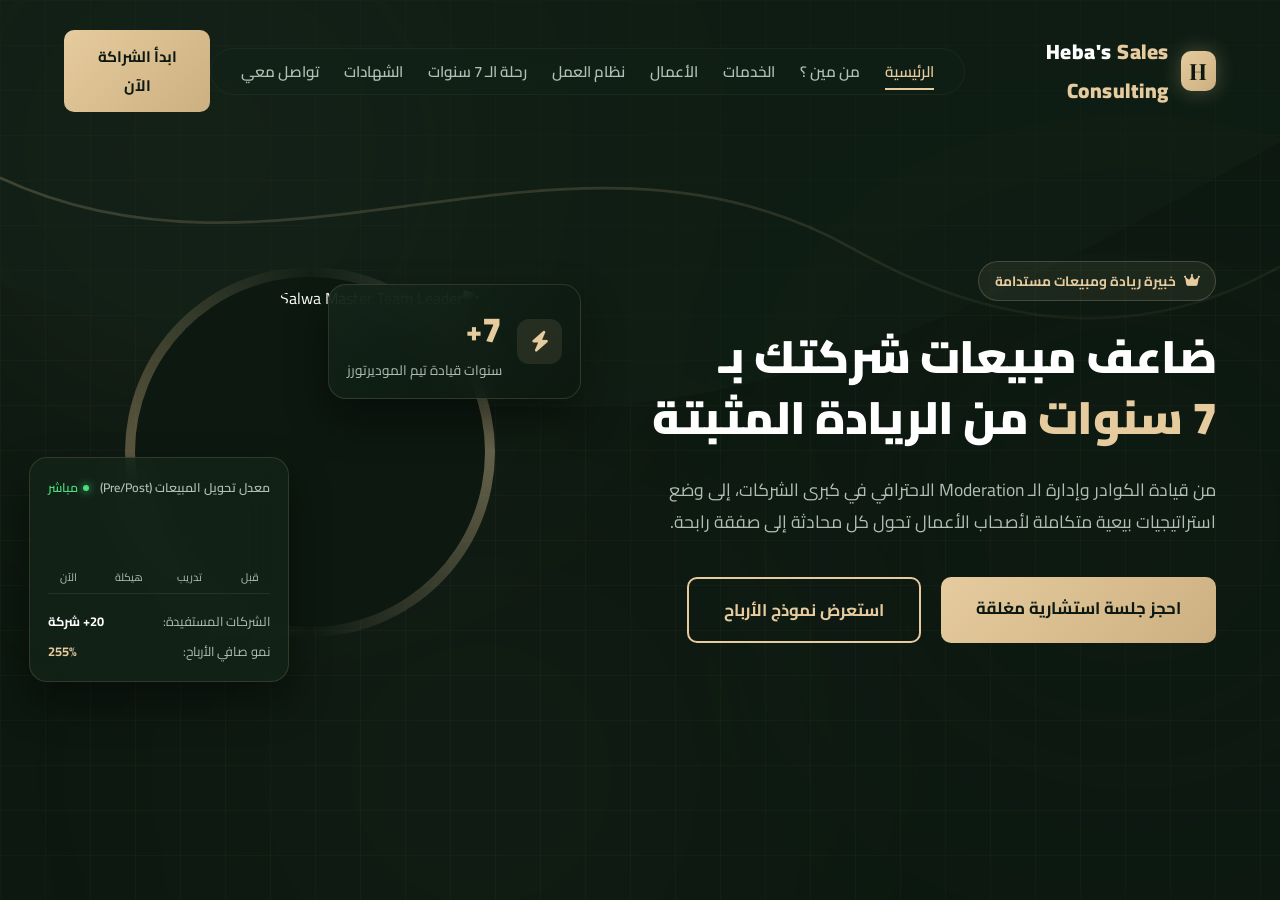
==== index.html @ 39811990 "L1" ====
<!DOCTYPE html>
<html lang="ar" dir="rtl">
<head>
    <meta charset="UTF-8">
    <meta name="viewport" content="width=device-width, initial-scale=1.0">
    <title>Heba | Sales Consulting & Moderation Expert</title>
    <link rel="preconnect" href="https://fonts.googleapis.com">
    <link rel="preconnect" href="https://fonts.gstatic.com" crossorigin>
    <link href="https://fonts.googleapis.com/css2?family=Cairo:wght@300;400;600;700;900&family=Playfair+Display:ital,wght@0,600;1,400&display=swap" rel="stylesheet">
    <link rel="stylesheet" href="https://cdnjs.cloudflare.com/ajax/libs/font-awesome/6.4.0/css/all.min.css">
    <style>
    * {
    margin: 0;
    padding: 0;
    box-sizing: border-box;
    font-family: 'Cairo', sans-serif;
}

:root {
    --bg-deep-emerald: #0c1810;     /* خلفية خضراء زيتونية داكنة ملكية وعميقة جداً */
    --bg-emerald-matte: #132419;    /* أخضر كروت الخدمات الفخم */
    --gold-primary: #e6cb9e;        /* لون ذهبي / بيج دافئ فاخر */
    --gold-darker: #ccb081;         /* تدرج ذهبي أعمق */
    --text-pure: #ffffff;
    --text-soft: #b0c0b5;           /* نص مخضر ناعم مريح للعين */
    --neon-glow: rgba(230, 203, 158, 0.15);
}

body {
    background-color: var(--bg-deep-emerald);
    color: var(--text-pure);
    min-height: 100vh;
    overflow-x: hidden;
    position: relative;
}

.container {
    width: 90%;
    max-width: 1240px;
    margin: 0 auto;
}

/* --- ULTRA-PREMIUM HIGH-TECH CYBER BACKGROUND --- */
.luxury-bg {
    position: absolute;
    top: 0;
    left: 0;
    width: 100%;
    height: 100%;
    overflow: hidden;
    z-index: 0;
    pointer-events: none;
}

/* Glowing Bio-Organic Orbs */
.orb {
    position: absolute;
    border-radius: 50%;
    filter: blur(140px);
    opacity: 0.55;
    mix-blend-mode: screen;
    animation: floatingOrbs 12s infinite alternate ease-in-out;
}

.orb-1 {
    width: 600px;
    height: 600px;
    background: radial-gradient(circle, rgba(230, 203, 158, 0.25) 0%, transparent 70%);
    top: -150px;
    left: -100px;
}

.orb-2 {
    width: 500px;
    height: 500px;
    background: radial-gradient(circle, rgba(19, 36, 25, 0.9) 0%, transparent 70%);
    top: 30%;
    right: -100px;
    animation-delay: -4s;
}

.orb-3 {
    width: 450px;
    height: 450px;
    background: radial-gradient(circle, rgba(230, 203, 158, 0.18) 0%, transparent 70%);
    bottom: -100px;
    left: 20%;
    animation-delay: -8s;
}

/* Digital Grid Pattern Mesh */
.mesh-grid {
    position: absolute;
    top: 0;
    left: 0;
    width: 100%;
    height: 100%;
    background-image: 
        linear-gradient(rgba(230, 203, 158, 0.04) 1px, transparent 1px),
        linear-gradient(90deg, rgba(230, 203, 158, 0.04) 1px, transparent 1px);
    background-size: 45px 45px;
    opacity: 0.8;
}

.wave-svg {
    position: absolute;
    top: 0;
    left: 0;
    width: 100%;
    height: auto;
    opacity: 0.4;
}

.wave-path {
    fill: var(--bg-emerald-matte);
}

@keyframes floatingOrbs {
    0% { transform: translate(0, 0) scale(1); }
    100% { transform: translate(40px, 50px) scale(1.1); }
}

/* --- HEADER NAVIGATION --- */
.main-header {
    padding: 30px 0;
    position: relative;
    z-index: 10;
    transition: all 0.5s ease;
}

.header-reveal {
    animation: headerLoad 1s cubic-bezier(0.165, 0.84, 0.44, 1) forwards;
    opacity: 0;
    transform: translateY(-20px);
}

@keyframes headerLoad {
    to {
        opacity: 1;
        transform: translateY(0);
    }
}

.header-container {
    display: flex;
    justify-content: space-between;
    align-items: center;
}

.logo {
    display: flex;
    align-items: center;
    gap: 12px;
    z-index: 101;
}

.logo-icon {
    width: 40px;
    height: 40px;
    background: linear-gradient(135deg, var(--gold-primary), var(--gold-darker));
    color: var(--bg-deep-emerald);
    border-radius: 10px;
    display: flex;
    align-items: center;
    justify-content: center;
    font-family: 'Playfair Display', serif;
    font-weight: 700;
    font-size: 1.4rem;
    box-shadow: 0 0 20px rgba(230, 203, 158, 0.3);
}

.logo-text {
    font-size: 1.3rem;
    font-weight: 900;
    letter-spacing: 0.5px;
}

.gold-text {
    color: var(--gold-primary);
}

.nav-menu {
    display: flex;
    gap: 25px;
    background: rgba(19, 36, 25, 0.4);
    padding: 8px 30px;
    border-radius: 30px;
    border: 1px solid rgba(230, 203, 158, 0.05);
    backdrop-filter: blur(10px);
    -webkit-backdrop-filter: blur(10px);
    transition: all 0.4s ease;
}

.nav-link {
    color: var(--text-soft);
    text-decoration: none;
    font-weight: 600;
    font-size: 0.95rem;
    transition: all 0.3s ease;
    position: relative;
    white-space: nowrap;
}

.nav-link::after {
    content: '';
    position: absolute;
    bottom: -4px;
    left: 0;
    width: 0;
    height: 2px;
    background-color: var(--gold-primary);
    transition: width 0.3s;
}

.nav-link:hover::after, .nav-link.active::after {
    width: 100%;
}

.nav-link:hover, .nav-link.active {
    color: var(--gold-primary);
}

.header-cta {
    z-index: 101;
}

/* زر الهامبرغر للموبايل */
.menu-toggle {
    display: none;
    background: rgba(19, 36, 25, 0.6);
    border: 1px solid rgba(230, 203, 158, 0.2);
    color: var(--gold-primary);
    width: 45px;
    height: 45px;
    border-radius: 10px;
    font-size: 1.3rem;
    cursor: pointer;
    align-items: center;
    justify-content: center;
    z-index: 102;
    transition: all 0.3s ease;
}

/* --- BUTTONS --- */
.btn {
    display: inline-block;
    text-decoration: none;
    font-weight: 700;
    border-radius: 10px;
    transition: all 0.4s cubic-bezier(0.165, 0.84, 0.44, 1);
    cursor: pointer;
    text-align: center;
}

.btn-gold {
    background: linear-gradient(135deg, var(--gold-primary), var(--gold-darker));
    color: var(--bg-deep-emerald);
    padding: 12px 28px;
    font-size: 0.95rem;
}

.btn-gold:hover {
    transform: translateY(-3px);
    box-shadow: 0 10px 25px rgba(230, 203, 158, 0.4);
}

.btn-outline-gold {
    background: transparent;
    border: 2px solid var(--gold-primary);
    color: var(--gold-primary);
    padding: 10px 26px;
    font-size: 0.95rem;
}

.btn-outline-gold:hover {
    background: rgba(230, 203, 158, 0.08);
    transform: translateY(-3px);
}

.btn-dark-luxury {
    background-color: var(--bg-deep-emerald);
    border: 1px solid rgba(230, 203, 158, 0.3);
    color: var(--gold-primary);
    padding: 14px 32px;
    font-size: 1rem;
    box-shadow: 0 4px 15px rgba(0,0,0,0.4);
}

.btn-dark-luxury:hover {
    background-color: #000;
    border-color: var(--gold-primary);
    transform: translateY(-2px);
}

.btn-lg {
    padding: 15px 35px;
    font-size: 1.05rem;
}

/* --- HERO SECTION --- */
.hero-section {
    padding: 70px 0 90px 0;
    position: relative;
    z-index: 5;
}

.hero-container {
    display: flex;
    align-items: center;
    justify-content: space-between;
    gap: 60px;
}

.hero-content {
    flex: 1.1;
    max-width: 600px;
}

.badge-premium {
    display: inline-flex;
    align-items: center;
    gap: 8px;
    background: rgba(230, 203, 158, 0.08);
    border: 1px solid rgba(230, 203, 158, 0.2);
    color: var(--gold-primary);
    padding: 6px 16px;
    border-radius: 20px;
    font-size: 0.85rem;
    font-weight: 700;
    margin-bottom: 25px;
}

.hero-title {
    font-size: 2.85rem;
    line-height: 1.35;
    font-weight: 900;
    margin-bottom: 25px;
    letter-spacing: -0.5px;
}

.highlight-gold {
    color: var(--gold-primary);
    position: relative;
    display: inline-block;
}

.hero-subtitle {
    font-size: 1.1rem;
    color: var(--text-soft);
    line-height: 1.8;
    margin-bottom: 40px;
}

.hero-actions {
    display: flex;
    gap: 20px;
}

/* Hero Image & Interactive Widgets Area */
.hero-visual {
    flex: 0.9;
    position: relative;
    display: flex;
    justify-content: center;
    align-items: center;
    min-height: 480px;
}

.avatar-glow-wrapper {
    position: relative;
    width: 350px;
    height: 350px;
}

.glowing-ring {
    position: absolute;
    top: -10px;
    left: -10px;
    right: -10px;
    bottom: -10px;
    border-radius: 50%;
    background: conic-gradient(from 0deg, transparent, var(--gold-primary), transparent, var(--gold-darker), transparent);
    animation: rotateRing 10s linear infinite;
    opacity: 0.4;
}

.avatar-mask {
    width: 100%;
    height: 100%;
    border-radius: 50%;
    padding: 6px;
    background: var(--bg-deep-emerald);
    position: relative;
    z-index: 2;
}

.hero-avatar {
    width: 100%;
    height: 100%;
    object-fit: cover;
    border-radius: 50%;
    filter: brightness(1.05) contrast(1.02);
}

@keyframes rotateRing {
    0% { transform: rotate(0deg); }
    100% { transform: rotate(360deg); }
}

/* Glass Widgets Global Styling */
.premium-widget {
    position: absolute;
    background: rgba(19, 36, 25, 0.75);
    backdrop-filter: blur(20px);
    -webkit-backdrop-filter: blur(20px);
    border: 1px solid rgba(230, 203, 158, 0.15);
    border-radius: 18px;
    padding: 18px;
    box-shadow: 0 20px 40px rgba(0,0,0,0.4);
    z-index: 5;
    transition: transform 0.1s ease, box-shadow 0.3s ease, border-color 0.3s ease;
    transform-style: preserve-3d;
    transform: perspective(1000px);
}

.premium-widget:hover {
    border-color: var(--gold-primary);
}

.widget-years {
    top: 15%;
    right: -25px;
    display: flex;
    align-items: center;
    gap: 15px;
    background: linear-gradient(135deg, rgba(19, 36, 25, 0.9), rgba(12, 24, 16, 0.8));
    min-width: 200px;
}

.widget-icon-box {
    width: 45px;
    height: 45px;
    background: rgba(230, 203, 158, 0.1);
    color: var(--gold-primary);
    border-radius: 12px;
    display: flex;
    align-items: center;
    justify-content: center;
    font-size: 1.3rem;
    flex-shrink: 0;
}

.widget-data {
    display: flex;
    flex-direction: column;
    align-items: flex-start;
    gap: 4px;
}

.widget-data .num-wrapper {
    display: flex;
    align-items: center;
    direction: ltr;
}

.widget-data .num {
    font-size: 2.2rem;
    font-weight: 900;
    color: var(--gold-primary);
    line-height: 1;
}

.widget-data .num-suffix {
    font-size: 1.8rem;
    font-weight: 900;
    color: var(--gold-primary);
    margin-left: 2px;
}

.widget-data .lbl {
    font-size: 0.85rem;
    color: var(--text-soft);
    line-height: 1.4;
    white-space: nowrap;
}

/* Widget 2 Cyber Analytics Chart Specs */
.widget-analytics {
    bottom: 2%;
    left: -35px;
    width: 260px;
}

.analytics-header {
    display: flex;
    justify-content: space-between;
    align-items: center;
    font-size: 0.78rem;
    color: var(--text-soft);
    font-weight: 600;
    margin-bottom: 15px;
}

.badge-live {
    display: flex;
    align-items: center;
    gap: 5px;
    color: #4ade80;
}

.badge-live .dot {
    width: 6px; height: 6px;
    background-color: #4ade80;
    border-radius: 50%;
    display: inline-block;
    box-shadow: 0 0 8px #4ade80;
}

.analytics-chart {
    display: flex;
    align-items: flex-end;
    justify-content: space-between;
    height: 80px;
    border-bottom: 1px solid rgba(255,255,255,0.08);
    padding-bottom: 6px;
    margin-bottom: 15px;
}

.chart-column {
    display: flex;
    flex-direction: column;
    align-items: center;
    gap: 8px;
    width: 18%;
}

.fill-bar {
    width: 100%;
    height: 0;
    background: rgba(230, 203, 158, 0.15);
    border-radius: 4px 4px 0 0;
    transition: height 1.5s cubic-bezier(0.165, 0.84, 0.44, 1);
}

.reveal-fade.active .fill-bar {
    height: var(--height);
}

.chart-column.active .fill-bar {
    background: linear-gradient(to top, var(--gold-darker), var(--gold-primary));
    box-shadow: 0 0 12px rgba(230, 203, 158, 0.3);
}

.bar-lbl {
    font-size: 0.68rem;
    color: var(--text-soft);
}

.analytics-footer {
    display: flex;
    flex-direction: column;
    gap: 6px;
    font-size: 0.8rem;
}

.stat-item {
    display: flex;
    justify-content: space-between;
}

.stat-lbl { color: var(--text-soft); }
.stat-val { font-weight: 700; }
.stat-val.gold { color: var(--gold-primary); }

/* --- SECTION HEADING --- */
.section-heading-wrapper {
    display: flex;
    align-items: center;
    justify-content: center;
    gap: 20px;
    margin: 80px 0 40px 0;
}

.section-heading-wrapper .line {
    flex: 1;
    height: 1px;
    background: linear-gradient(90deg, transparent, rgba(230, 203, 158, 0.2), transparent);
}

.section-main-title {
    font-size: 1.65rem;
    font-weight: 800;
    color: var(--gold-primary);
    text-align: center;
}

/* --- GRID SECTION --- */
.grid-section {
    padding: 10px 0 70px 0;
}

.grid-container {
    display: grid;
    grid-template-columns: repeat(4, 1fr);
    gap: 24px;
}

.premium-card {
    background-color: var(--bg-emerald-matte);
    border: 1px solid rgba(230, 203, 158, 0.06);
    border-radius: 16px;
    padding: 35px 25px;
    position: relative;
    overflow: hidden;
    transition: transform 0.1s ease, border-color 0.4s ease, box-shadow 0.4s ease;
    transform-style: preserve-3d;
    transform: perspective(1000px);
}

.premium-card::before {
    content: '';
    position: absolute;
    top: 0; left: 0; width: 100%; height: 100%;
    background: linear-gradient(135deg, rgba(230, 203, 158, 0.03), transparent);
    opacity: 0;
    transition: opacity 0.4s;
}

.premium-card:hover {
    border-color: rgba(230, 203, 158, 0.3);
    box-shadow: 0 15px 35px rgba(0,0,0,0.4);
}

.premium-card:hover::before {
    opacity: 1;
}

.card-icon {
    font-size: 2.2rem;
    color: var(--gold-primary);
    margin-bottom: 20px;
    text-shadow: 0 0 10px rgba(230, 203, 158, 0.2);
    transition: transform 0.3s ease;
}

.premium-card:hover .card-icon {
    transform: translateZ(20px);
}

.card-title {
    font-size: 1.2rem;
    font-weight: 700;
    color: var(--text-pure);
    margin-bottom: 14px;
    line-height: 1.4;
}

.card-desc {
    font-size: 0.9rem;
    color: var(--text-soft);
    line-height: 1.65;
    margin-bottom: 20px;
}

.card-footer-arrow {
    color: var(--gold-primary);
    font-size: 1.1rem;
    transform: translateX(0);
    transition: transform 0.3s;
    opacity: 0.7;
}

.premium-card:hover .card-footer-arrow {
    transform: translateX(-6px);
    opacity: 1;
}

/* --- RESPONSIVE MEDIA QUERIES --- */
@media (max-width: 1100px) {
    .nav-menu {
        gap: 15px;
        padding: 8px 20px;
    }
    .hero-container {
        flex-direction: column;
        text-align: center;
        gap: 80px;
    }
    .hero-content {
        max-width: 100%;
        display: flex;
        flex-direction: column;
        align-items: center;
    }
    .hero-actions {
        justify-content: center;
    }
    .grid-container {
        grid-template-columns: repeat(2, 1fr);
    }
}

@media (max-width: 900px) {
    .menu-toggle {
        display: flex;
    }
    .nav-menu {
        position: fixed;
        top: 0;
        right: -100%;
        width: 280px;
        height: 100vh;
        background: rgba(12, 24, 16, 0.98);
        border-radius: 0;
        border-left: 1px solid rgba(230, 203, 158, 0.1);
        backdrop-filter: blur(20px);
        -webkit-backdrop-filter: blur(20px);
        flex-direction: column;
        justify-content: center;
        align-items: flex-start;
        padding: 50px;
        gap: 30px;
        z-index: 100;
        box-shadow: -10px 0 30px rgba(0,0,0,0.5);
    }
    .nav-menu.mobile-open {
        right: 0;
    }
    .nav-link {
        font-size: 1.1rem;
        width: 100%;
        padding: 5px 0;
    }
    .header-cta {
        margin-right: auto;
        margin-left: 15px;
    }
}

@media (max-width: 550px) {
    .header-cta {
        display: none; /* إخفاء زر ابدأ الشراكة على الموبايل الصغير جداً لتوفير مساحة */
    }
    .hero-title {
        font-size: 2rem;
    }
    .hero-actions {
        flex-direction: column;
        width: 100%;
        gap: 15px;
    }
    .btn-lg {
        width: 100%;
    }
    .grid-container {
        grid-template-columns: 1fr;
    }
    .premium-widget {
        position: static;
        margin-top: 20px;
        width: 100% !important;
        transform: none !important;
    }
    .hero-visual {
        flex-direction: column;
        min-height: auto;
    }
}

    </style>
</head>
<body>

    <div class="luxury-bg">
        <div class="orb orb-1"></div>
        <div class="orb orb-2"></div>
        <div class="orb orb-3"></div>
        <div class="mesh-grid"></div>
        <svg class="wave-svg" viewBox="0 0 1440 800" xmlns="http://www.w3.org/2000/svg">
            <path class="wave-path wave-1" d="M0,320 L120,360 C240,400,480,480,720,453.3 C960,427,1200,293,1320,226.7 L1440,160 L1440,0 L1320,0 C1200,0,960,0,720,0 C480,0,240,0,120,0 L0,0 Z"></path>
            <path class="wave-path wave-2" d="M0,200 C320,350,640,100,960,280 C1120,370,1280,390,1440,300" fill="none" stroke="url(#gold-gradient)" stroke-width="3" opacity="0.6"></path>
            <defs>
                <linearGradient id="gold-gradient" x1="0%" y1="0%" x2="100%" y2="100%">
                    <stop offset="0%" stop-color="#e6cb9e" stop-opacity="0.9"/>
                    <stop offset="100%" stop-color="#ccb081" stop-opacity="0.2"/>
                </linearGradient>
            </defs>
        </svg>
    </div>

      <header class="main-header header-reveal">
        <div class="container header-container">
            <div class="logo">
                <span class="logo-icon">H</span>
                <span class="logo-text">Heba's <span class="gold-text">Sales Consulting</span></span>
            </div>
           <nav class="nav-menu" id="navMenu">
            <a href="#" class="nav-link active">الرئيسية</a>
            <a href="#about" class="nav-link">من مين ؟</a>
            <a href="#services" class="nav-link">الخدمات </a>
            <a href="#services" class="nav-link"> الأعمال </a>
            <a href="#system" class="nav-link">نظام العمل</a>
            <a href="#journey" class="nav-link">رحلة الـ 7 سنوات</a>
            <a href="#skills" class="nav-link">الشهادات </a>
            <a href="#skills" class="nav-link">تواصل معي  </a>
        </nav>
            <div class="header-cta">
                <a href="#" class="btn btn-gold btn-glow">ابدأ الشراكة الآن</a>
            </div>
            <!-- زر القائمة المستجيب المضاف للموبايل -->
            <button class="menu-toggle" id="menuToggle">
                <i class="fas fa-bars"></i>
            </button>
        </div>
    </header>

    <section class="hero-section">
        <div class="container hero-container">
            
            <div class="hero-content reveal-fade">
                <div class="badge-premium"><i class="fa-solid fa-crown"></i> خبيرة ريادة ومبيعات مستدامة</div>
                <h1 class="hero-title">ضاعف مبيعات شركتك بـ <span class="highlight-gold">7 سنوات</span> من الريادة المثبتة</h1>
                <p class="hero-subtitle">
                    من قيادة الكوادر وإدارة الـ Moderation الاحترافي في كبرى الشركات، إلى وضع استراتيجيات بيعية متكاملة لأصحاب الأعمال تحول كل محادثة إلى صفقة رابحة.
                </p>
                <div class="hero-actions">
                    <a href="#" class="btn btn-gold btn-lg">احجز جلسة استشارية مغلقة</a>
                    <a href="#" class="btn btn-outline-gold btn-lg">استعرض نموذج الأرباح</a>
                </div>
            </div>

            <div class="hero-visual reveal-fade" style="transition-delay: 0.2s;">
                <div class="avatar-glow-wrapper">
                    <div class="glowing-ring"></div>
                    <div class="avatar-mask">
                        <img src="https://images.unsplash.com/photo-1573496359142-b8d87734a5a2?q=80&w=600&auto=format&fit=crop" alt="Salwa Master Team Leader" class="hero-avatar">
                    </div>
                </div>

                <div class="premium-widget widget-years tilt-element">
                    <div class="widget-icon-box"><i class="fa-solid fa-bolt"></i></div>
                    <div class="widget-data">
                        <div class="num-wrapper">
                            <span class="num-suffix">+</span>
                            <span class="num count-up" data-target="7">0</span>
                        </div>
                        <span class="lbl">سنوات قيادة تيم الموديرتورز</span>
                    </div>
                </div>

                <div class="premium-widget widget-analytics tilt-element">
                    <div class="analytics-header">
                        <span>معدل تحويل المبيعات (Pre/Post)</span>
                        <span class="badge-live"><span class="dot"></span> مباشر</span>
                    </div>
                    <div class="analytics-chart">
                        <div class="chart-column" style="--height: 30%">
                            <div class="fill-bar"></div>
                            <span class="bar-lbl">قبل</span>
                        </div>
                        <div class="chart-column" style="--height: 50%">
                            <div class="fill-bar"></div>
                            <span class="bar-lbl">تدريب</span>
                        </div>
                        <div class="chart-column" style="--height: 75%">
                            <div class="fill-bar"></div>
                            <span class="bar-lbl">هيكلة</span>
                        </div>
                        <div class="chart-column active" style="--height: 95%">
                            <div class="fill-bar"></div>
                            <span class="bar-lbl">الآن</span>
                        </div>
                    </div>
                    <div class="analytics-footer">
                        <div class="stat-item">
                            <span class="stat-lbl">الشركات المستفيدة:</span>
                            <span class="stat-val">20+ شركة</span>
                        </div>
                        <div class="stat-item">
                            <span class="stat-lbl">نمو صافي الأرباح:</span>
                            <span class="stat-val gold"><span class="count-up" data-target="300">0</span>%</span>
                        </div>
                    </div>
                </div>
            </div>

        </div>
    </section>

    <script>
        document.addEventListener("DOMContentLoaded", () => {
            
            // 1. SCROLL REVEAL ENGINE
            const revealElements = document.querySelectorAll('.reveal-fade');
            
            const revealOnScroll = () => {
                revealElements.forEach(element => {
                    const elementTop = element.getBoundingClientRect().top;
                    const windowHeight = window.innerHeight;
                    if (elementTop < windowHeight - 50) {
                        element.classList.add('active');
                    }
                });
            };
            
            window.addEventListener('scroll', revealOnScroll);
            revealOnScroll(); // Trigger once on load

            // 2. PREMIUM COUNT-UP ANIMATION
            const counters = document.querySelectorAll('.count-up');
            
            const startCounter = (counter) => {
                const target = +counter.getAttribute('data-target');
                const count = +counter.innerText;
                const increment = target / 60; // Smooth frame distribution
                
                if (count < target) {
                    counter.innerText = Math.ceil(count + increment);
                    setTimeout(() => startCounter(counter), 20);
                } else {
                    counter.innerText = target;
                }
            };

            // Observer for starting numbers when visible
            const countObserver = new IntersectionObserver((entries, observer) => {
                entries.forEach(entry => {
                    if(entry.isIntersecting) {
                        startCounter(entry.target);
                        observer.unobserve(entry.target);
                    }
                });
            }, { threshold: 0.5 });

            counters.forEach(counter => countObserver.observe(counter));

            // 3. 3D PARALLAX/TILT EFFECT FOR PREMIUM ELEMENTS
            const tiltElements = document.querySelectorAll('.tilt-element');
            
            tiltElements.forEach(elem => {
                elem.addEventListener('mousemove', (e) => {
                    const rect = elem.getBoundingClientRect();
                    const x = e.clientX - rect.left - (rect.width/2);
                    const y = e.clientY - rect.top - (rect.height/2);
                    
                    // Controlled 3D rotation matrix values
                    const rotateX = -(y / rect.height) * 15; 
                    const rotateY = (x / rect.width) * 15;
                    
                    elem.style.transform = `perspective(1000px) rotateX(${rotateX}deg) rotateY(${rotateY}deg) translateY(-5px)`;
                });
                
                elem.addEventListener('mouseleave', () => {
                    elem.style.transform = `perspective(1000px) rotateX(0deg) rotateY(0deg) translateY(0px)`;
                });
            });
        });

        document.addEventListener('DOMContentLoaded', () => {
            const menuToggle = document.getElementById('menuToggle');
            const navMenu = document.getElementById('navMenu');
            const toggleIcon = menuToggle.querySelector('i');

            // وظيفة فتح وإغلاق القائمة عند الضغط على زر الـ Hamburger
            menuToggle.addEventListener('click', (e) => {
                e.stopPropagation(); // منع إغلاق القائمة فورًا عند الضغط على الزر نفسه
                navMenu.classList.toggle('mobile-open');
                
                // تغيير شكل الأيقونة بين القائمة (Bars) وعلامة الإغلاق (X)
                if (navMenu.classList.contains('mobile-open')) {
                    toggleIcon.className = 'fas fa-times';
                } else {
                    toggleIcon.className = 'fas fa-bars';
                }
            });

            // إغلاق القائمة تلقائيًا عند الضغط على أي رابط بداخلها
            const navLinks = document.querySelectorAll('.nav-link');
            navLinks.forEach(link => {
                link.addEventListener('click', () => {
                    navMenu.classList.remove('mobile-open');
                    toggleIcon.className = 'fas fa-bars';
                    
                    // تحويل الكلاس Active للرابط الذي تم ضغطه
                    navLinks.forEach(nav => nav.classList.remove('active'));
                    link.classList.add('active');
                });
            });

            // إغلاق القائمة عند الضغط في أي مكان خارجها (على الشاشة)
            document.addEventListener('click', (e) => {
                if (!navMenu.contains(e.target) && !menuToggle.contains(e.target)) {
                    navMenu.classList.remove('mobile-open');
                    toggleIcon.className = 'fas fa-bars';
                }
            });
        });
    </script>
</body>
</html>
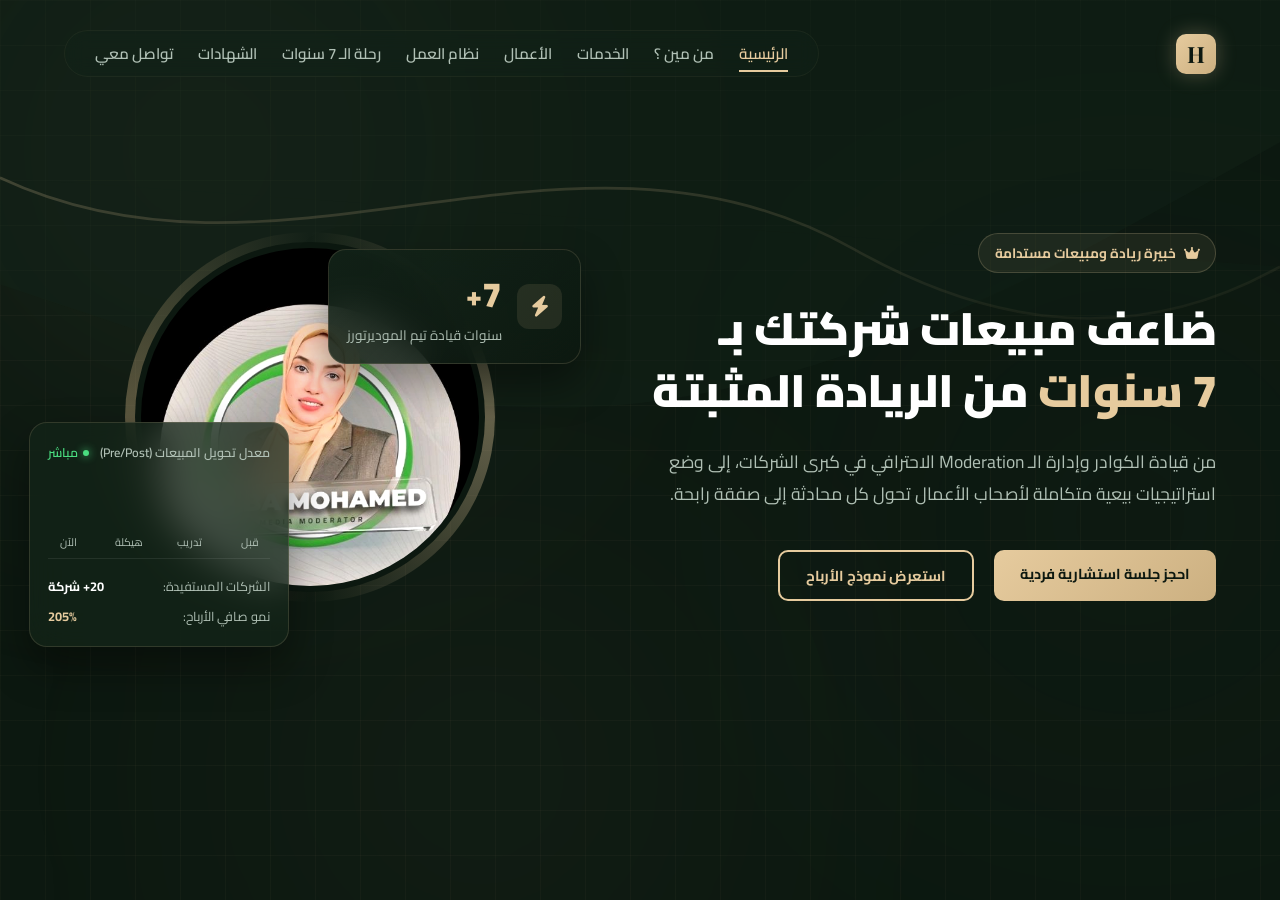
==== commit 4231912d: "L1" ====
--- a/index.html
+++ b/index.html
@@ -1,774 +1,911 @@
 <!DOCTYPE html>
 <html lang="ar" dir="rtl">
+
 <head>
     <meta charset="UTF-8">
     <meta name="viewport" content="width=device-width, initial-scale=1.0">
-    <title>Heba | Sales Consulting & Moderation Expert</title>
+    <title>Salwa | Sales Consulting & Moderation Expert</title>
     <link rel="preconnect" href="https://fonts.googleapis.com">
     <link rel="preconnect" href="https://fonts.gstatic.com" crossorigin>
-    <link href="https://fonts.googleapis.com/css2?family=Cairo:wght@300;400;600;700;900&family=Playfair+Display:ital,wght@0,600;1,400&display=swap" rel="stylesheet">
+    <link
+        href="https://fonts.googleapis.com/css2?family=Cairo:wght@300;400;600;700;900&family=Playfair+Display:ital,wght@0,600;1,400&display=swap"
+        rel="stylesheet">
     <link rel="stylesheet" href="https://cdnjs.cloudflare.com/ajax/libs/font-awesome/6.4.0/css/all.min.css">
     <style>
-    * {
-    margin: 0;
-    padding: 0;
-    box-sizing: border-box;
-    font-family: 'Cairo', sans-serif;
-}
-
-:root {
-    --bg-deep-emerald: #0c1810;     /* خلفية خضراء زيتونية داكنة ملكية وعميقة جداً */
-    --bg-emerald-matte: #132419;    /* أخضر كروت الخدمات الفخم */
-    --gold-primary: #e6cb9e;        /* لون ذهبي / بيج دافئ فاخر */
-    --gold-darker: #ccb081;         /* تدرج ذهبي أعمق */
-    --text-pure: #ffffff;
-    --text-soft: #b0c0b5;           /* نص مخضر ناعم مريح للعين */
-    --neon-glow: rgba(230, 203, 158, 0.15);
-}
-
-body {
-    background-color: var(--bg-deep-emerald);
-    color: var(--text-pure);
-    min-height: 100vh;
-    overflow-x: hidden;
-    position: relative;
-}
-
-.container {
-    width: 90%;
-    max-width: 1240px;
-    margin: 0 auto;
-}
-
-/* --- ULTRA-PREMIUM HIGH-TECH CYBER BACKGROUND --- */
-.luxury-bg {
-    position: absolute;
-    top: 0;
-    left: 0;
-    width: 100%;
-    height: 100%;
-    overflow: hidden;
-    z-index: 0;
-    pointer-events: none;
-}
-
-/* Glowing Bio-Organic Orbs */
-.orb {
-    position: absolute;
-    border-radius: 50%;
-    filter: blur(140px);
-    opacity: 0.55;
-    mix-blend-mode: screen;
-    animation: floatingOrbs 12s infinite alternate ease-in-out;
-}
-
-.orb-1 {
-    width: 600px;
-    height: 600px;
-    background: radial-gradient(circle, rgba(230, 203, 158, 0.25) 0%, transparent 70%);
-    top: -150px;
-    left: -100px;
-}
-
-.orb-2 {
-    width: 500px;
-    height: 500px;
-    background: radial-gradient(circle, rgba(19, 36, 25, 0.9) 0%, transparent 70%);
-    top: 30%;
-    right: -100px;
-    animation-delay: -4s;
-}
-
-.orb-3 {
-    width: 450px;
-    height: 450px;
-    background: radial-gradient(circle, rgba(230, 203, 158, 0.18) 0%, transparent 70%);
-    bottom: -100px;
-    left: 20%;
-    animation-delay: -8s;
-}
-
-/* Digital Grid Pattern Mesh */
-.mesh-grid {
-    position: absolute;
-    top: 0;
-    left: 0;
-    width: 100%;
-    height: 100%;
-    background-image: 
-        linear-gradient(rgba(230, 203, 158, 0.04) 1px, transparent 1px),
-        linear-gradient(90deg, rgba(230, 203, 158, 0.04) 1px, transparent 1px);
-    background-size: 45px 45px;
-    opacity: 0.8;
-}
-
-.wave-svg {
-    position: absolute;
-    top: 0;
-    left: 0;
-    width: 100%;
-    height: auto;
-    opacity: 0.4;
-}
-
-.wave-path {
-    fill: var(--bg-emerald-matte);
-}
-
-@keyframes floatingOrbs {
-    0% { transform: translate(0, 0) scale(1); }
-    100% { transform: translate(40px, 50px) scale(1.1); }
-}
-
-/* --- HEADER NAVIGATION --- */
-.main-header {
-    padding: 30px 0;
-    position: relative;
-    z-index: 10;
-    transition: all 0.5s ease;
-}
-
-.header-reveal {
-    animation: headerLoad 1s cubic-bezier(0.165, 0.84, 0.44, 1) forwards;
-    opacity: 0;
-    transform: translateY(-20px);
-}
-
-@keyframes headerLoad {
-    to {
-        opacity: 1;
-        transform: translateY(0);
-    }
-}
-
-.header-container {
-    display: flex;
-    justify-content: space-between;
-    align-items: center;
-}
-
-.logo {
-    display: flex;
-    align-items: center;
-    gap: 12px;
-    z-index: 101;
-}
-
-.logo-icon {
-    width: 40px;
-    height: 40px;
-    background: linear-gradient(135deg, var(--gold-primary), var(--gold-darker));
-    color: var(--bg-deep-emerald);
-    border-radius: 10px;
-    display: flex;
-    align-items: center;
-    justify-content: center;
-    font-family: 'Playfair Display', serif;
-    font-weight: 700;
-    font-size: 1.4rem;
-    box-shadow: 0 0 20px rgba(230, 203, 158, 0.3);
-}
-
-.logo-text {
-    font-size: 1.3rem;
-    font-weight: 900;
-    letter-spacing: 0.5px;
-}
-
-.gold-text {
-    color: var(--gold-primary);
-}
-
-.nav-menu {
-    display: flex;
-    gap: 25px;
-    background: rgba(19, 36, 25, 0.4);
-    padding: 8px 30px;
-    border-radius: 30px;
-    border: 1px solid rgba(230, 203, 158, 0.05);
-    backdrop-filter: blur(10px);
-    -webkit-backdrop-filter: blur(10px);
-    transition: all 0.4s ease;
-}
-
-.nav-link {
-    color: var(--text-soft);
-    text-decoration: none;
-    font-weight: 600;
-    font-size: 0.95rem;
-    transition: all 0.3s ease;
-    position: relative;
-    white-space: nowrap;
-}
-
-.nav-link::after {
-    content: '';
-    position: absolute;
-    bottom: -4px;
-    left: 0;
-    width: 0;
-    height: 2px;
-    background-color: var(--gold-primary);
-    transition: width 0.3s;
-}
-
-.nav-link:hover::after, .nav-link.active::after {
-    width: 100%;
-}
-
-.nav-link:hover, .nav-link.active {
-    color: var(--gold-primary);
-}
-
-.header-cta {
-    z-index: 101;
-}
-
-/* زر الهامبرغر للموبايل */
-.menu-toggle {
-    display: none;
-    background: rgba(19, 36, 25, 0.6);
-    border: 1px solid rgba(230, 203, 158, 0.2);
-    color: var(--gold-primary);
-    width: 45px;
-    height: 45px;
-    border-radius: 10px;
-    font-size: 1.3rem;
-    cursor: pointer;
-    align-items: center;
-    justify-content: center;
-    z-index: 102;
-    transition: all 0.3s ease;
-}
-
-/* --- BUTTONS --- */
-.btn {
-    display: inline-block;
-    text-decoration: none;
-    font-weight: 700;
-    border-radius: 10px;
-    transition: all 0.4s cubic-bezier(0.165, 0.84, 0.44, 1);
-    cursor: pointer;
-    text-align: center;
-}
-
-.btn-gold {
-    background: linear-gradient(135deg, var(--gold-primary), var(--gold-darker));
-    color: var(--bg-deep-emerald);
-    padding: 12px 28px;
-    font-size: 0.95rem;
-}
-
-.btn-gold:hover {
-    transform: translateY(-3px);
-    box-shadow: 0 10px 25px rgba(230, 203, 158, 0.4);
-}
-
-.btn-outline-gold {
-    background: transparent;
-    border: 2px solid var(--gold-primary);
-    color: var(--gold-primary);
-    padding: 10px 26px;
-    font-size: 0.95rem;
-}
-
-.btn-outline-gold:hover {
-    background: rgba(230, 203, 158, 0.08);
-    transform: translateY(-3px);
-}
-
-.btn-dark-luxury {
-    background-color: var(--bg-deep-emerald);
-    border: 1px solid rgba(230, 203, 158, 0.3);
-    color: var(--gold-primary);
-    padding: 14px 32px;
-    font-size: 1rem;
-    box-shadow: 0 4px 15px rgba(0,0,0,0.4);
-}
-
-.btn-dark-luxury:hover {
-    background-color: #000;
-    border-color: var(--gold-primary);
-    transform: translateY(-2px);
-}
-
-.btn-lg {
-    padding: 15px 35px;
-    font-size: 1.05rem;
-}
-
-/* --- HERO SECTION --- */
-.hero-section {
-    padding: 70px 0 90px 0;
-    position: relative;
-    z-index: 5;
-}
-
-.hero-container {
-    display: flex;
-    align-items: center;
-    justify-content: space-between;
-    gap: 60px;
-}
-
-.hero-content {
-    flex: 1.1;
-    max-width: 600px;
-}
-
-.badge-premium {
-    display: inline-flex;
-    align-items: center;
-    gap: 8px;
-    background: rgba(230, 203, 158, 0.08);
-    border: 1px solid rgba(230, 203, 158, 0.2);
-    color: var(--gold-primary);
-    padding: 6px 16px;
-    border-radius: 20px;
-    font-size: 0.85rem;
-    font-weight: 700;
-    margin-bottom: 25px;
-}
-
-.hero-title {
-    font-size: 2.85rem;
-    line-height: 1.35;
-    font-weight: 900;
-    margin-bottom: 25px;
-    letter-spacing: -0.5px;
-}
-
-.highlight-gold {
-    color: var(--gold-primary);
-    position: relative;
-    display: inline-block;
-}
-
-.hero-subtitle {
-    font-size: 1.1rem;
-    color: var(--text-soft);
-    line-height: 1.8;
-    margin-bottom: 40px;
-}
-
-.hero-actions {
-    display: flex;
-    gap: 20px;
-}
-
-/* Hero Image & Interactive Widgets Area */
-.hero-visual {
-    flex: 0.9;
-    position: relative;
-    display: flex;
-    justify-content: center;
-    align-items: center;
-    min-height: 480px;
-}
-
-.avatar-glow-wrapper {
-    position: relative;
-    width: 350px;
-    height: 350px;
-}
-
-.glowing-ring {
-    position: absolute;
-    top: -10px;
-    left: -10px;
-    right: -10px;
-    bottom: -10px;
-    border-radius: 50%;
-    background: conic-gradient(from 0deg, transparent, var(--gold-primary), transparent, var(--gold-darker), transparent);
-    animation: rotateRing 10s linear infinite;
-    opacity: 0.4;
-}
-
-.avatar-mask {
-    width: 100%;
-    height: 100%;
-    border-radius: 50%;
-    padding: 6px;
-    background: var(--bg-deep-emerald);
-    position: relative;
-    z-index: 2;
-}
-
-.hero-avatar {
-    width: 100%;
-    height: 100%;
-    object-fit: cover;
-    border-radius: 50%;
-    filter: brightness(1.05) contrast(1.02);
-}
-
-@keyframes rotateRing {
-    0% { transform: rotate(0deg); }
-    100% { transform: rotate(360deg); }
-}
-
-/* Glass Widgets Global Styling */
-.premium-widget {
-    position: absolute;
-    background: rgba(19, 36, 25, 0.75);
-    backdrop-filter: blur(20px);
-    -webkit-backdrop-filter: blur(20px);
-    border: 1px solid rgba(230, 203, 158, 0.15);
-    border-radius: 18px;
-    padding: 18px;
-    box-shadow: 0 20px 40px rgba(0,0,0,0.4);
-    z-index: 5;
-    transition: transform 0.1s ease, box-shadow 0.3s ease, border-color 0.3s ease;
-    transform-style: preserve-3d;
-    transform: perspective(1000px);
-}
-
-.premium-widget:hover {
-    border-color: var(--gold-primary);
-}
-
-.widget-years {
-    top: 15%;
-    right: -25px;
-    display: flex;
-    align-items: center;
-    gap: 15px;
-    background: linear-gradient(135deg, rgba(19, 36, 25, 0.9), rgba(12, 24, 16, 0.8));
-    min-width: 200px;
-}
-
-.widget-icon-box {
-    width: 45px;
-    height: 45px;
-    background: rgba(230, 203, 158, 0.1);
-    color: var(--gold-primary);
-    border-radius: 12px;
-    display: flex;
-    align-items: center;
-    justify-content: center;
-    font-size: 1.3rem;
-    flex-shrink: 0;
-}
-
-.widget-data {
-    display: flex;
-    flex-direction: column;
-    align-items: flex-start;
-    gap: 4px;
-}
-
-.widget-data .num-wrapper {
-    display: flex;
-    align-items: center;
-    direction: ltr;
-}
-
-.widget-data .num {
-    font-size: 2.2rem;
-    font-weight: 900;
-    color: var(--gold-primary);
-    line-height: 1;
-}
-
-.widget-data .num-suffix {
-    font-size: 1.8rem;
-    font-weight: 900;
-    color: var(--gold-primary);
-    margin-left: 2px;
-}
-
-.widget-data .lbl {
-    font-size: 0.85rem;
-    color: var(--text-soft);
-    line-height: 1.4;
-    white-space: nowrap;
-}
-
-/* Widget 2 Cyber Analytics Chart Specs */
-.widget-analytics {
-    bottom: 2%;
-    left: -35px;
-    width: 260px;
-}
-
-.analytics-header {
-    display: flex;
-    justify-content: space-between;
-    align-items: center;
-    font-size: 0.78rem;
-    color: var(--text-soft);
-    font-weight: 600;
-    margin-bottom: 15px;
-}
-
-.badge-live {
-    display: flex;
-    align-items: center;
-    gap: 5px;
-    color: #4ade80;
-}
-
-.badge-live .dot {
-    width: 6px; height: 6px;
-    background-color: #4ade80;
-    border-radius: 50%;
-    display: inline-block;
-    box-shadow: 0 0 8px #4ade80;
-}
-
-.analytics-chart {
-    display: flex;
-    align-items: flex-end;
-    justify-content: space-between;
-    height: 80px;
-    border-bottom: 1px solid rgba(255,255,255,0.08);
-    padding-bottom: 6px;
-    margin-bottom: 15px;
-}
-
-.chart-column {
-    display: flex;
-    flex-direction: column;
-    align-items: center;
-    gap: 8px;
-    width: 18%;
-}
-
-.fill-bar {
-    width: 100%;
-    height: 0;
-    background: rgba(230, 203, 158, 0.15);
-    border-radius: 4px 4px 0 0;
-    transition: height 1.5s cubic-bezier(0.165, 0.84, 0.44, 1);
-}
-
-.reveal-fade.active .fill-bar {
-    height: var(--height);
-}
-
-.chart-column.active .fill-bar {
-    background: linear-gradient(to top, var(--gold-darker), var(--gold-primary));
-    box-shadow: 0 0 12px rgba(230, 203, 158, 0.3);
-}
-
-.bar-lbl {
-    font-size: 0.68rem;
-    color: var(--text-soft);
-}
-
-.analytics-footer {
-    display: flex;
-    flex-direction: column;
-    gap: 6px;
-    font-size: 0.8rem;
-}
-
-.stat-item {
-    display: flex;
-    justify-content: space-between;
-}
-
-.stat-lbl { color: var(--text-soft); }
-.stat-val { font-weight: 700; }
-.stat-val.gold { color: var(--gold-primary); }
-
-/* --- SECTION HEADING --- */
-.section-heading-wrapper {
-    display: flex;
-    align-items: center;
-    justify-content: center;
-    gap: 20px;
-    margin: 80px 0 40px 0;
-}
-
-.section-heading-wrapper .line {
-    flex: 1;
-    height: 1px;
-    background: linear-gradient(90deg, transparent, rgba(230, 203, 158, 0.2), transparent);
-}
-
-.section-main-title {
-    font-size: 1.65rem;
-    font-weight: 800;
-    color: var(--gold-primary);
-    text-align: center;
-}
-
-/* --- GRID SECTION --- */
-.grid-section {
-    padding: 10px 0 70px 0;
-}
-
-.grid-container {
-    display: grid;
-    grid-template-columns: repeat(4, 1fr);
-    gap: 24px;
-}
-
-.premium-card {
-    background-color: var(--bg-emerald-matte);
-    border: 1px solid rgba(230, 203, 158, 0.06);
-    border-radius: 16px;
-    padding: 35px 25px;
-    position: relative;
-    overflow: hidden;
-    transition: transform 0.1s ease, border-color 0.4s ease, box-shadow 0.4s ease;
-    transform-style: preserve-3d;
-    transform: perspective(1000px);
-}
-
-.premium-card::before {
-    content: '';
-    position: absolute;
-    top: 0; left: 0; width: 100%; height: 100%;
-    background: linear-gradient(135deg, rgba(230, 203, 158, 0.03), transparent);
-    opacity: 0;
-    transition: opacity 0.4s;
-}
-
-.premium-card:hover {
-    border-color: rgba(230, 203, 158, 0.3);
-    box-shadow: 0 15px 35px rgba(0,0,0,0.4);
-}
-
-.premium-card:hover::before {
-    opacity: 1;
-}
-
-.card-icon {
-    font-size: 2.2rem;
-    color: var(--gold-primary);
-    margin-bottom: 20px;
-    text-shadow: 0 0 10px rgba(230, 203, 158, 0.2);
-    transition: transform 0.3s ease;
-}
-
-.premium-card:hover .card-icon {
-    transform: translateZ(20px);
-}
-
-.card-title {
-    font-size: 1.2rem;
-    font-weight: 700;
-    color: var(--text-pure);
-    margin-bottom: 14px;
-    line-height: 1.4;
-}
-
-.card-desc {
-    font-size: 0.9rem;
-    color: var(--text-soft);
-    line-height: 1.65;
-    margin-bottom: 20px;
-}
-
-.card-footer-arrow {
-    color: var(--gold-primary);
-    font-size: 1.1rem;
-    transform: translateX(0);
-    transition: transform 0.3s;
-    opacity: 0.7;
-}
-
-.premium-card:hover .card-footer-arrow {
-    transform: translateX(-6px);
-    opacity: 1;
-}
-
-/* --- RESPONSIVE MEDIA QUERIES --- */
-@media (max-width: 1100px) {
-    .nav-menu {
-        gap: 15px;
-        padding: 8px 20px;
-    }
-    .hero-container {
-        flex-direction: column;
-        text-align: center;
-        gap: 80px;
-    }
-    .hero-content {
-        max-width: 100%;
-        display: flex;
-        flex-direction: column;
-        align-items: center;
-    }
-    .hero-actions {
-        justify-content: center;
-    }
-    .grid-container {
-        grid-template-columns: repeat(2, 1fr);
-    }
-}
-
-@media (max-width: 900px) {
-    .menu-toggle {
-        display: flex;
-    }
-    .nav-menu {
-        position: fixed;
-        top: 0;
-        right: -100%;
-        width: 280px;
-        height: 100vh;
-        background: rgba(12, 24, 16, 0.98);
-        border-radius: 0;
-        border-left: 1px solid rgba(230, 203, 158, 0.1);
-        backdrop-filter: blur(20px);
-        -webkit-backdrop-filter: blur(20px);
-        flex-direction: column;
-        justify-content: center;
-        align-items: flex-start;
-        padding: 50px;
-        gap: 30px;
-        z-index: 100;
-        box-shadow: -10px 0 30px rgba(0,0,0,0.5);
-    }
-    .nav-menu.mobile-open {
-        right: 0;
-    }
-    .nav-link {
-        font-size: 1.1rem;
-        width: 100%;
-        padding: 5px 0;
-    }
-    .header-cta {
-        margin-right: auto;
-        margin-left: 15px;
-    }
-}
-
-@media (max-width: 550px) {
-    .header-cta {
-        display: none; /* إخفاء زر ابدأ الشراكة على الموبايل الصغير جداً لتوفير مساحة */
-    }
-    .hero-title {
-        font-size: 2rem;
-    }
-    .hero-actions {
-        flex-direction: column;
-        width: 100%;
-        gap: 15px;
-    }
-    .btn-lg {
-        width: 100%;
-    }
-    .grid-container {
-        grid-template-columns: 1fr;
-    }
-    .premium-widget {
-        position: static;
-        margin-top: 20px;
-        width: 100% !important;
-        transform: none !important;
-    }
-    .hero-visual {
-        flex-direction: column;
-        min-height: auto;
-    }
-}
-
+        * {
+            margin: 0;
+            padding: 0;
+            box-sizing: border-box;
+            font-family: 'Cairo', sans-serif;
+        }
+
+        :root {
+            --bg-deep-emerald: #0c1810;
+            /* خلفية خضراء زيتونية داكنة ملكية وعميقة جداً */
+            --bg-emerald-matte: #132419;
+            /* أخضر كروت الخدمات الفخم */
+            --gold-primary: #e6cb9e;
+            /* لون ذهبي / بيج دافئ فاخر */
+            --gold-darker: #ccb081;
+            /* تدرج ذهبي أعمق */
+            --text-pure: #ffffff;
+            --text-soft: #b0c0b5;
+            /* نص مخضر ناعم مريح للعين */
+            --neon-glow: rgba(230, 203, 158, 0.15);
+        }
+
+        body {
+            background-color: var(--bg-deep-emerald);
+            color: var(--text-pure);
+            min-height: 100vh;
+            overflow-x: hidden;
+            position: relative;
+        }
+
+        .container {
+            width: 90%;
+            max-width: 1240px;
+            margin: 0 auto;
+        }
+
+        /* --- ULTRA-PREMIUM HIGH-TECH CYBER BACKGROUND --- */
+        .luxury-bg {
+            position: absolute;
+            top: 0;
+            left: 0;
+            width: 100%;
+            height: 100%;
+            overflow: hidden;
+            z-index: 0;
+            pointer-events: none;
+        }
+
+        /* Glowing Bio-Organic Orbs */
+        .orb {
+            position: absolute;
+            border-radius: 50%;
+            filter: blur(140px);
+            opacity: 0.55;
+            mix-blend-mode: screen;
+            animation: floatingOrbs 12s infinite alternate ease-in-out;
+        }
+
+        .orb-1 {
+            width: 600px;
+            height: 600px;
+            background: radial-gradient(circle, rgba(230, 203, 158, 0.25) 0%, transparent 70%);
+            top: -150px;
+            left: -100px;
+        }
+
+        .orb-2 {
+            width: 500px;
+            height: 500px;
+            background: radial-gradient(circle, rgba(19, 36, 25, 0.9) 0%, transparent 70%);
+            top: 30%;
+            right: -100px;
+            animation-delay: -4s;
+        }
+
+        .orb-3 {
+            width: 450px;
+            height: 450px;
+            background: radial-gradient(circle, rgba(230, 203, 158, 0.18) 0%, transparent 70%);
+            bottom: -100px;
+            left: 20%;
+            animation-delay: -8s;
+        }
+
+        /* Digital Grid Pattern Mesh */
+        .mesh-grid {
+            position: absolute;
+            top: 0;
+            left: 0;
+            width: 100%;
+            height: 100%;
+            background-image:
+                linear-gradient(rgba(230, 203, 158, 0.04) 1px, transparent 1px),
+                linear-gradient(90deg, rgba(230, 203, 158, 0.04) 1px, transparent 1px);
+            background-size: 45px 45px;
+            opacity: 0.8;
+        }
+
+        .wave-svg {
+            position: absolute;
+            top: 0;
+            left: 0;
+            width: 100%;
+            height: auto;
+            opacity: 0.4;
+        }
+
+        .wave-path {
+            fill: var(--bg-emerald-matte);
+        }
+
+        @keyframes floatingOrbs {
+            0% {
+                transform: translate(0, 0) scale(1);
+            }
+
+            100% {
+                transform: translate(40px, 50px) scale(1.1);
+            }
+        }
+
+        /* --- HEADER NAVIGATION --- */
+        .main-header {
+            padding: 30px 0;
+            position: relative;
+            z-index: 100;
+            transition: all 0.5s ease;
+        }
+
+        .header-reveal {
+            animation: headerLoad 1s cubic-bezier(0.165, 0.84, 0.44, 1) forwards;
+            opacity: 0;
+            transform: translateY(-20px);
+        }
+
+        @keyframes headerLoad {
+            to {
+                opacity: 1;
+                transform: translateY(0);
+            }
+        }
+
+        .header-container {
+            display: flex;
+            justify-content: space-between;
+            align-items: center;
+            gap: 15px;
+            position: relative;
+            /* مهم لتموضع القائمة بالنسبة للهيدر */
+        }
+
+        .logo {
+            display: flex;
+            align-items: center;
+            gap: 12px;
+            z-index: 101;
+        }
+
+        .logo-icon {
+            width: 40px;
+            height: 40px;
+            background: linear-gradient(135deg, var(--gold-primary), var(--gold-darker));
+            color: var(--bg-deep-emerald);
+            border-radius: 10px;
+            display: flex;
+            align-items: center;
+            justify-content: center;
+            font-family: 'Playfair Display', serif;
+            font-weight: 700;
+            font-size: 1.4rem;
+            box-shadow: 0 0 20px rgba(230, 203, 158, 0.3);
+            flex-shrink: 0;
+        }
+
+        .logo-text {
+            font-size: 1.3rem;
+            font-weight: 900;
+            letter-spacing: 0.5px;
+        }
+
+        .gold-text {
+            color: var(--gold-primary);
+        }
+
+        .nav-menu {
+            display: flex;
+            gap: 25px;
+            background: rgba(19, 36, 25, 0.4);
+            padding: 8px 30px;
+            border-radius: 30px;
+            border: 1px solid rgba(230, 203, 158, 0.05);
+            backdrop-filter: blur(10px);
+            -webkit-backdrop-filter: blur(10px);
+            transition: all 0.4s ease;
+        }
+
+        .nav-link {
+            color: var(--text-soft);
+            text-decoration: none;
+            font-weight: 600;
+            font-size: 0.95rem;
+            transition: all 0.3s ease;
+            position: relative;
+            white-space: nowrap;
+        }
+
+        .nav-link::after {
+            content: '';
+            position: absolute;
+            bottom: -4px;
+            left: 0;
+            width: 0;
+            height: 2px;
+            background-color: var(--gold-primary);
+            transition: width 0.3s;
+        }
+
+        .nav-link:hover::after,
+        .nav-link.active::after {
+            width: 100%;
+        }
+
+        .nav-link:hover,
+        .nav-link.active {
+            color: var(--gold-primary);
+        }
+
+        .header-cta {
+            z-index: 101;
+        }
+
+        /* زر الهامبرغر للموبايل */
+        .menu-toggle {
+            display: none;
+            background: rgba(19, 36, 25, 0.8);
+            border: 1px solid rgba(230, 203, 158, 0.2);
+            color: var(--gold-primary);
+            width: 45px;
+            height: 45px;
+            border-radius: 10px;
+            font-size: 1.3rem;
+            cursor: pointer;
+            align-items: center;
+            justify-content: center;
+            z-index: 102;
+            transition: all 0.3s ease;
+            flex-shrink: 0;
+        }
+
+        /* --- BUTTONS --- */
+        .btn {
+            display: inline-block;
+            text-decoration: none;
+            font-weight: 700;
+            border-radius: 10px;
+            transition: all 0.4s cubic-bezier(0.165, 0.84, 0.44, 1);
+            cursor: pointer;
+            text-align: center;
+        }
+
+        .btn-gold {
+            background: linear-gradient(135deg, var(--gold-primary), var(--gold-darker));
+            color: var(--bg-deep-emerald);
+            padding: 8px 20px;
+            font-size: 0.85rem;
+        }
+
+        .btn-gold:hover {
+            transform: translateY(-3px);
+            box-shadow: 0 10px 25px rgba(230, 203, 158, 0.4);
+        }
+
+        .btn-outline-gold {
+            background: transparent;
+            border: 2px solid var(--gold-primary);
+            color: var(--gold-primary);
+            padding: 7px 18px;
+            font-size: 0.85rem;
+        }
+
+        .btn-outline-gold:hover {
+            background: rgba(230, 203, 158, 0.08);
+            transform: translateY(-3px);
+        }
+
+        .btn-dark-luxury {
+            background-color: var(--bg-deep-emerald);
+            border: 1px solid rgba(230, 203, 158, 0.3);
+            color: var(--gold-primary);
+            padding: 10px 24px;
+            /* تم تصغير الحشو من 14px 32px */
+            font-size: 0.9rem;
+            /* تم تصغير الخط من 1rem */
+            box-shadow: 0 4px 15px rgba(0, 0, 0, 0.4);
+        }
+
+        .btn-dark-luxury:hover {
+            background-color: #000;
+            border-color: var(--gold-primary);
+            transform: translateY(-2px);
+        }
+
+        .btn-lg {
+            padding: 10px 26px;
+            /* تم تصغير الحشو من 15px 35px */
+            font-size: 0.9rem;
+            /* تم تصغير الخط من 1.05rem */
+        }
+
+        /* --- HERO SECTION --- */
+        .hero-section {
+            padding: 70px 0 90px 0;
+            position: relative;
+            z-index: 5;
+        }
+
+        .hero-container {
+            display: flex;
+            align-items: center;
+            justify-content: space-between;
+            gap: 60px;
+        }
+
+        .hero-content {
+            flex: 1.1;
+            max-width: 600px;
+        }
+
+        .badge-premium {
+            display: inline-flex;
+            align-items: center;
+            gap: 8px;
+            background: rgba(230, 203, 158, 0.08);
+            border: 1px solid rgba(230, 203, 158, 0.2);
+            color: var(--gold-primary);
+            padding: 6px 16px;
+            border-radius: 20px;
+            font-size: 0.85rem;
+            font-weight: 700;
+            margin-bottom: 25px;
+        }
+
+        .hero-title {
+            font-size: 2.85rem;
+            line-height: 1.35;
+            font-weight: 900;
+            margin-bottom: 25px;
+            letter-spacing: -0.5px;
+        }
+
+        .highlight-gold {
+            color: var(--gold-primary);
+            position: relative;
+            display: inline-block;
+        }
+
+        .hero-subtitle {
+            font-size: 1.1rem;
+            color: var(--text-soft);
+            line-height: 1.8;
+            margin-bottom: 40px;
+        }
+
+        .hero-actions {
+            display: flex;
+            gap: 20px;
+        }
+
+        /* Hero Image & Interactive Widgets Area */
+        .hero-visual {
+            flex: 0.9;
+            position: relative;
+            display: flex;
+            justify-content: center;
+            align-items: center;
+            min-height: 480px;
+        }
+
+        .avatar-glow-wrapper {
+            position: relative;
+            width: 350px;
+            height: 350px;
+        }
+
+        .glowing-ring {
+            position: absolute;
+            top: -10px;
+            left: -10px;
+            right: -10px;
+            bottom: -10px;
+            border-radius: 50%;
+            background: conic-gradient(from 0deg, transparent, var(--gold-primary), transparent, var(--gold-darker), transparent);
+            animation: rotateRing 10s linear infinite;
+            opacity: 0.4;
+        }
+
+        .avatar-mask {
+            width: 100%;
+            height: 100%;
+            border-radius: 50%;
+            padding: 6px;
+            background: var(--bg-deep-emerald);
+            position: relative;
+            z-index: 2;
+        }
+
+        .hero-avatar {
+            width: 100%;
+            height: 100%;
+            object-fit: cover;
+            border-radius: 50%;
+            filter: brightness(1.05) contrast(1.02);
+        }
+
+        @keyframes rotateRing {
+            0% {
+                transform: rotate(0deg);
+            }
+
+            100% {
+                transform: rotate(360deg);
+            }
+        }
+
+        /* Glass Widgets Global Styling */
+        .premium-widget {
+            position: absolute;
+            background: rgba(19, 36, 25, 0.75);
+            backdrop-filter: blur(20px);
+            -webkit-backdrop-filter: blur(20px);
+            border: 1px solid rgba(230, 203, 158, 0.15);
+            border-radius: 18px;
+            padding: 18px;
+            box-shadow: 0 20px 40px rgba(0, 0, 0, 0.4);
+            z-index: 5;
+            transition: transform 0.1s ease, box-shadow 0.3s ease, border-color 0.3s ease;
+            transform-style: preserve-3d;
+            transform: perspective(1000px);
+        }
+
+        .premium-widget:hover {
+            border-color: var(--gold-primary);
+        }
+
+        .widget-years {
+            top: 15%;
+            right: -25px;
+            display: flex;
+            align-items: center;
+            gap: 15px;
+            background: linear-gradient(135deg, rgba(19, 36, 25, 0.9), rgba(12, 24, 16, 0.8));
+            min-width: 200px;
+        }
+
+        .widget-icon-box {
+            width: 45px;
+            height: 45px;
+            background: rgba(230, 203, 158, 0.1);
+            color: var(--gold-primary);
+            border-radius: 12px;
+            display: flex;
+            align-items: center;
+            justify-content: center;
+            font-size: 1.3rem;
+            flex-shrink: 0;
+        }
+
+        .widget-data {
+            display: flex;
+            flex-direction: column;
+            align-items: flex-start;
+            gap: 4px;
+        }
+
+        .widget-data .num-wrapper {
+            display: flex;
+            align-items: center;
+            direction: ltr;
+        }
+
+        .widget-data .num {
+            font-size: 2.2rem;
+            font-weight: 900;
+            color: var(--gold-primary);
+            line-height: 1;
+        }
+
+        .widget-data .num-suffix {
+            font-size: 1.8rem;
+            font-weight: 900;
+            color: var(--gold-primary);
+            margin-left: 2px;
+        }
+
+        .widget-data .lbl {
+            font-size: 0.85rem;
+            color: var(--text-soft);
+            line-height: 1.4;
+            white-space: nowrap;
+        }
+
+        /* Widget 2 Cyber Analytics Chart Specs */
+        .widget-analytics {
+            bottom: 2%;
+            left: -35px;
+            width: 260px;
+        }
+
+        .analytics-header {
+            display: flex;
+            justify-content: space-between;
+            align-items: center;
+            font-size: 0.78rem;
+            color: var(--text-soft);
+            font-weight: 600;
+            margin-bottom: 15px;
+        }
+
+        .badge-live {
+            display: flex;
+            align-items: center;
+            gap: 5px;
+            color: #4ade80;
+        }
+
+        .badge-live .dot {
+            width: 6px;
+            height: 6px;
+            background-color: #4ade80;
+            border-radius: 50%;
+            display: inline-block;
+            box-shadow: 0 0 8px #4ade80;
+        }
+
+        .analytics-chart {
+            display: flex;
+            align-items: flex-end;
+            justify-content: space-between;
+            height: 80px;
+            border-bottom: 1px solid rgba(255, 255, 255, 0.08);
+            padding-bottom: 6px;
+            margin-bottom: 15px;
+        }
+
+        .chart-column {
+            display: flex;
+            flex-direction: column;
+            align-items: center;
+            gap: 8px;
+            width: 18%;
+        }
+
+        .fill-bar {
+            width: 100%;
+            height: 0;
+            background: rgba(230, 203, 158, 0.15);
+            border-radius: 4px 4px 0 0;
+            transition: height 1.5s cubic-bezier(0.165, 0.84, 0.44, 1);
+        }
+
+        .reveal-fade.active .fill-bar {
+            height: var(--height);
+        }
+
+        .chart-column.active .fill-bar {
+            background: linear-gradient(to top, var(--gold-darker), var(--gold-primary));
+            box-shadow: 0 0 12px rgba(230, 203, 158, 0.3);
+        }
+
+        .bar-lbl {
+            font-size: 0.68rem;
+            color: var(--text-soft);
+        }
+
+        .analytics-footer {
+            display: flex;
+            flex-direction: column;
+            gap: 6px;
+            font-size: 0.8rem;
+        }
+
+        .stat-item {
+            display: flex;
+            justify-content: space-between;
+        }
+
+        .stat-lbl {
+            color: var(--text-soft);
+        }
+
+        .stat-val {
+            font-weight: 700;
+        }
+
+        .stat-val.gold {
+            color: var(--gold-primary);
+        }
+
+        /* --- SECTION HEADING --- */
+        .section-heading-wrapper {
+            display: flex;
+            align-items: center;
+            justify-content: center;
+            gap: 20px;
+            margin: 80px 0 40px 0;
+        }
+
+        .section-heading-wrapper .line {
+            flex: 1;
+            height: 1px;
+            background: linear-gradient(90deg, transparent, rgba(230, 203, 158, 0.2), transparent);
+        }
+
+        .section-main-title {
+            font-size: 1.65rem;
+            font-weight: 800;
+            color: var(--gold-primary);
+            text-align: center;
+        }
+
+        /* --- GRID SECTION --- */
+        .grid-section {
+            padding: 10px 0 70px 0;
+        }
+
+        .grid-container {
+            display: grid;
+            grid-template-columns: repeat(4, 1fr);
+            gap: 24px;
+        }
+
+        .premium-card {
+            background-color: var(--bg-emerald-matte);
+            border: 1px solid rgba(230, 203, 158, 0.06);
+            border-radius: 16px;
+            padding: 35px 25px;
+            position: relative;
+            overflow: hidden;
+            transition: transform 0.1s ease, border-color 0.4s ease, box-shadow 0.4s ease;
+            transform-style: preserve-3d;
+            transform: perspective(1000px);
+        }
+
+        .premium-card::before {
+            content: '';
+            position: absolute;
+            top: 0;
+            left: 0;
+            width: 100%;
+            height: 100%;
+            background: linear-gradient(135deg, rgba(230, 203, 158, 0.03), transparent);
+            opacity: 0;
+            transition: opacity 0.4s;
+        }
+
+        .premium-card:hover {
+            border-color: rgba(230, 203, 158, 0.3);
+            box-shadow: 0 15px 35px rgba(0, 0, 0, 0.4);
+        }
+
+        .premium-card:hover::before {
+            opacity: 1;
+        }
+
+        .card-icon {
+            font-size: 2.2rem;
+            color: var(--gold-primary);
+            margin-bottom: 20px;
+            text-shadow: 0 0 10px rgba(230, 203, 158, 0.2);
+            transition: transform 0.3s ease;
+        }
+
+        .premium-card:hover .card-icon {
+            transform: translateZ(20px);
+        }
+
+        .card-title {
+            font-size: 1.2rem;
+            font-weight: 700;
+            color: var(--text-pure);
+            margin-bottom: 14px;
+            line-height: 1.4;
+        }
+
+        .card-desc {
+            font-size: 0.9rem;
+            color: var(--text-soft);
+            line-height: 1.65;
+            margin-bottom: 20px;
+        }
+
+        .card-footer-arrow {
+            color: var(--gold-primary);
+            font-size: 1.1rem;
+            transform: translateX(0);
+            transition: transform 0.3s;
+            opacity: 0.7;
+        }
+
+        .premium-card:hover .card-footer-arrow {
+            transform: translateX(-6px);
+            opacity: 1;
+        }
+
+        /* --- الشاشات المتوسطة والتابلت (تبدأ من 992 بكسل وأصغر) --- */
+        @media (max-width: 992px) {
+            .main-header {
+                padding: 20px 0;
+            }
+
+            /* تفعيل زر الهامبرغر */
+            .menu-toggle {
+                display: flex;
+            }
+
+            /* 🟢 تعديل القائمة المنسدلة بناءً على الصورة المرفقة image_868fbc.png 🟢 */
+            .nav-menu {
+                position: absolute;
+                top: 85px;
+                /* تظهر أسفل الهيدر مباشرة */
+                left: 5%;
+                /* محاذاة لجهة اليسار (جهة زر الهامبرغر) */
+                width: 260px;
+                /* عرض صندوقي صغير ومحدد تماماً كالصورة */
+                height: auto;
+                background: rgba(13, 29, 20, 0.96);
+                /* نفس اللون الأخضر الداكن */
+                border-radius: 20px;
+                /* زوايا دائرية واضحة وممتازة كالصورة */
+                border: 1px solid rgba(230, 203, 158, 0.15);
+                backdrop-filter: blur(20px);
+                -webkit-backdrop-filter: blur(20px);
+                flex-direction: column;
+                justify-content: flex-start;
+                align-items: stretch;
+                /* تمدد العناصر لملء العرض */
+                padding: 20px;
+                gap: 0;
+                /* نتحكم بالمسافات عن طريق الـ Padding الداخلي */
+                z-index: 999;
+                box-shadow: 0 15px 35px rgba(0, 0, 0, 0.5);
+
+                /* تأثيرات الإخفاء والظهور السلس */
+                opacity: 0;
+                visibility: hidden;
+                transform: translateY(-10px);
+                transition: all 0.3s cubic-bezier(0.165, 0.84, 0.44, 1);
+            }
+
+            /* عند فتح المنيو بالـ JavaScript */
+            .nav-menu.mobile-open {
+                opacity: 1;
+                visibility: visible;
+                transform: translateY(0);
+            }
+
+            /* تنسيق روابط القائمة بداخل الـ Dropdown */
+            .nav-link {
+                font-size: 1.05rem;
+                color: var(--text-pure);
+                width: 100%;
+                text-align: right;
+                /* محاذاة نصوص الروابط لليمين لتناسب اللغة العربية */
+                padding: 14px 10px;
+                /* مساحات ضغط مريحة */
+                border-bottom: 1px solid rgba(230, 203, 158, 0.05);
+                /* خطوط فصل خفيفة جداً */
+                transition: all 0.2s ease;
+            }
+
+            .nav-link:last-child {
+                border-bottom: none;
+                /* إزالة الخط من العنصر الأخير */
+            }
+
+            /* الخط السفلي المحدد عند الوقوف أو التفعيل مثل الصورة */
+            .nav-link::after {
+                display: none;
+                /* إلغاء الخط الافتراضي القديم */
+            }
+
+            .nav-link:hover,
+            .nav-link.active {
+                color: var(--gold-primary);
+                background: rgba(230, 203, 158, 0.04);
+                /* خلفية خفيفة جداً عند الاختيار */
+                border-bottom-color: var(--gold-primary);
+                /* تلوين الخط الفاصل بالذهبي/الوردي ليعطي إيحاء التحديد */
+            }
+
+            /* تعديل عناصر الهيدر لتفادي التداخل */
+            .header-container {
+                justify-content: space-between;
+            }
+
+            .header-cta {
+                margin-right: auto;
+                margin-left: 15px;
+            }
+
+            /* جعل قسم الـ Hero عمودي ومتناسق */
+            .hero-container {
+                flex-direction: column;
+                text-align: center;
+                gap: 50px;
+            }
+
+            .hero-content {
+                max-width: 100%;
+                display: flex;
+                flex-direction: column;
+                align-items: center;
+            }
+
+            .hero-actions {
+                justify-content: center;
+                width: 100%;
+            }
+
+            .hero-visual {
+                width: 100%;
+                min-height: auto;
+                flex-direction: column;
+                gap: 30px;
+            }
+
+            /* إلغاء تموضع الـ Widgets العشوائي المسبب لمشاكل الـ Responsive على الموبايل */
+            .premium-widget {
+                position: static !important;
+                width: 100% !important;
+                max-width: 350px;
+                transform: none !important;
+                box-shadow: 0 10px 25px rgba(0, 0, 0, 0.3);
+            }
+
+            .grid-container {
+                grid-template-columns: repeat(2, 1fr);
+            }
+        }
+
+        /* --- شاشات الموبايل الصغيرة (576 بكسل وأصغر) --- */
+        @media (max-width: 576px) {
+            .logo-text {
+                font-size: 1.1rem;
+            }
+
+            .header-cta {
+                display: none;
+                /* إخفاء زر ابدأ الشراكة الصغير من الهيدر على الموبايل لعدم تداخل الكلام */
+            }
+
+            .hero-title {
+                font-size: 1.95rem;
+            }
+
+            .hero-subtitle {
+                font-size: 1rem;
+                padding: 0 10px;
+            }
+
+            .hero-actions {
+                flex-direction: column;
+                /* ترتيب الأزرار فوق بعضها */
+                gap: 15px;
+                /* المسافة بين الزرين */
+                padding: 0;
+                /* إلغاء الحشو الجانبي */
+                width: 100%;
+                /* العرض الكامل */
+
+                /* السطرين القادمين هما المسؤولان عن التوسيط التام */
+                justify-content: center;
+                align-items: center;
+            }
+
+            .btn-lg {
+                width: 100%;
+                max-width: 290px;
+                /* يعطي الأزرار عرضاً موسطاً وأنيقاً مثل الصورة المعدلة "edited-image.png" */
+                padding: 14px 20px;
+            }
+
+            .avatar-glow-wrapper {
+                width: 280px;
+                height: 280px;
+            }
+
+            .grid-container {
+                grid-template-columns: 1fr;
+            }
+        }
     </style>
 </head>
+
 <body>
 
     <div class="luxury-bg">
@@ -777,38 +914,38 @@
         <div class="orb orb-3"></div>
         <div class="mesh-grid"></div>
         <svg class="wave-svg" viewBox="0 0 1440 800" xmlns="http://www.w3.org/2000/svg">
-            <path class="wave-path wave-1" d="M0,320 L120,360 C240,400,480,480,720,453.3 C960,427,1200,293,1320,226.7 L1440,160 L1440,0 L1320,0 C1200,0,960,0,720,0 C480,0,240,0,120,0 L0,0 Z"></path>
-            <path class="wave-path wave-2" d="M0,200 C320,350,640,100,960,280 C1120,370,1280,390,1440,300" fill="none" stroke="url(#gold-gradient)" stroke-width="3" opacity="0.6"></path>
+            <path class="wave-path wave-1"
+                d="M0,320 L120,360 C240,400,480,480,720,453.3 C960,427,1200,293,1320,226.7 L1440,160 L1440,0 L1320,0 C1200,0,960,0,720,0 C480,0,240,0,120,0 L0,0 Z">
+            </path>
+            <path class="wave-path wave-2" d="M0,200 C320,350,640,100,960,280 C1120,370,1280,390,1440,300" fill="none"
+                stroke="url(#gold-gradient)" stroke-width="3" opacity="0.6"></path>
             <defs>
                 <linearGradient id="gold-gradient" x1="0%" y1="0%" x2="100%" y2="100%">
-                    <stop offset="0%" stop-color="#e6cb9e" stop-opacity="0.9"/>
-                    <stop offset="100%" stop-color="#ccb081" stop-opacity="0.2"/>
+                    <stop offset="0%" stop-color="#e6cb9e" stop-opacity="0.9" />
+                    <stop offset="100%" stop-color="#ccb081" stop-opacity="0.2" />
                 </linearGradient>
             </defs>
         </svg>
     </div>
 
-      <header class="main-header header-reveal">
+    <header class="main-header header-reveal">
         <div class="container header-container">
             <div class="logo">
                 <span class="logo-icon">H</span>
-                <span class="logo-text">Heba's <span class="gold-text">Sales Consulting</span></span>
             </div>
-           <nav class="nav-menu" id="navMenu">
-            <a href="#" class="nav-link active">الرئيسية</a>
-            <a href="#about" class="nav-link">من مين ؟</a>
-            <a href="#services" class="nav-link">الخدمات </a>
-            <a href="#services" class="nav-link"> الأعمال </a>
-            <a href="#system" class="nav-link">نظام العمل</a>
-            <a href="#journey" class="nav-link">رحلة الـ 7 سنوات</a>
-            <a href="#skills" class="nav-link">الشهادات </a>
-            <a href="#skills" class="nav-link">تواصل معي  </a>
-        </nav>
-            <div class="header-cta">
-                <a href="#" class="btn btn-gold btn-glow">ابدأ الشراكة الآن</a>
-            </div>
+            <nav class="nav-menu" id="navMenu">
+                <a href="#" class="nav-link active">الرئيسية</a>
+                <a href="#about" class="nav-link">من مين ؟</a>
+                <a href="#services" class="nav-link">الخدمات</a>
+                <a href="#works" class="nav-link">الأعمال</a>
+                <a href="#system" class="nav-link">نظام العمل</a>
+                <a href="#journey" class="nav-link">رحلة الـ 7 سنوات</a>
+                <a href="#skills" class="nav-link">الشهادات</a>
+                <a href="#contact" class="nav-link">تواصل معي</a>
+            </nav>
+
             <!-- زر القائمة المستجيب المضاف للموبايل -->
-            <button class="menu-toggle" id="menuToggle">
+            <button class="menu-toggle" id="menuToggle" aria-label="Toggle Menu">
                 <i class="fas fa-bars"></i>
             </button>
         </div>
@@ -816,15 +953,17 @@
 
     <section class="hero-section">
         <div class="container hero-container">
-            
+
             <div class="hero-content reveal-fade">
                 <div class="badge-premium"><i class="fa-solid fa-crown"></i> خبيرة ريادة ومبيعات مستدامة</div>
-                <h1 class="hero-title">ضاعف مبيعات شركتك بـ <span class="highlight-gold">7 سنوات</span> من الريادة المثبتة</h1>
+                <h1 class="hero-title">ضاعف مبيعات شركتك بـ <span class="highlight-gold">7 سنوات</span> من الريادة
+                    المثبتة</h1>
                 <p class="hero-subtitle">
-                    من قيادة الكوادر وإدارة الـ Moderation الاحترافي في كبرى الشركات، إلى وضع استراتيجيات بيعية متكاملة لأصحاب الأعمال تحول كل محادثة إلى صفقة رابحة.
+                    من قيادة الكوادر وإدارة الـ Moderation الاحترافي في كبرى الشركات، إلى وضع استراتيجيات بيعية متكاملة
+                    لأصحاب الأعمال تحول كل محادثة إلى صفقة رابحة.
                 </p>
                 <div class="hero-actions">
-                    <a href="#" class="btn btn-gold btn-lg">احجز جلسة استشارية مغلقة</a>
+                    <a href="#" class="btn btn-gold btn-lg">احجز جلسة استشارية فردية</a>
                     <a href="#" class="btn btn-outline-gold btn-lg">استعرض نموذج الأرباح</a>
                 </div>
             </div>
@@ -833,7 +972,7 @@
                 <div class="avatar-glow-wrapper">
                     <div class="glowing-ring"></div>
                     <div class="avatar-mask">
-                        <img src="https://images.unsplash.com/photo-1573496359142-b8d87734a5a2?q=80&w=600&auto=format&fit=crop" alt="Salwa Master Team Leader" class="hero-avatar">
+                        <img src="imgs/Logo.jpg" alt="Salwa Master Team Leader" class="hero-avatar">
                     </div>
                 </div>
 
@@ -889,10 +1028,10 @@
 
     <script>
         document.addEventListener("DOMContentLoaded", () => {
-            
+
             // 1. SCROLL REVEAL ENGINE
             const revealElements = document.querySelectorAll('.reveal-fade');
-            
+
             const revealOnScroll = () => {
                 revealElements.forEach(element => {
                     const elementTop = element.getBoundingClientRect().top;
@@ -902,18 +1041,18 @@
                     }
                 });
             };
-            
+
             window.addEventListener('scroll', revealOnScroll);
-            revealOnScroll(); // Trigger once on load
+            revealOnScroll();
 
             // 2. PREMIUM COUNT-UP ANIMATION
             const counters = document.querySelectorAll('.count-up');
-            
+
             const startCounter = (counter) => {
                 const target = +counter.getAttribute('data-target');
                 const count = +counter.innerText;
-                const increment = target / 60; // Smooth frame distribution
-                
+                const increment = target / 60;
+
                 if (count < target) {
                     counter.innerText = Math.ceil(count + increment);
                     setTimeout(() => startCounter(counter), 20);
@@ -922,10 +1061,9 @@
                 }
             };
 
-            // Observer for starting numbers when visible
             const countObserver = new IntersectionObserver((entries, observer) => {
                 entries.forEach(entry => {
-                    if(entry.isIntersecting) {
+                    if (entry.isIntersecting) {
                         startCounter(entry.target);
                         observer.unobserve(entry.target);
                     }
@@ -936,37 +1074,37 @@
 
             // 3. 3D PARALLAX/TILT EFFECT FOR PREMIUM ELEMENTS
             const tiltElements = document.querySelectorAll('.tilt-element');
-            
+
             tiltElements.forEach(elem => {
                 elem.addEventListener('mousemove', (e) => {
+                    if (window.innerWidth <= 992) return;
+
                     const rect = elem.getBoundingClientRect();
-                    const x = e.clientX - rect.left - (rect.width/2);
-                    const y = e.clientY - rect.top - (rect.height/2);
-                    
-                    // Controlled 3D rotation matrix values
-                    const rotateX = -(y / rect.height) * 15; 
+                    const x = e.clientX - rect.left - (rect.width / 2);
+                    const y = e.clientY - rect.top - (rect.height / 2);
+
+                    const rotateX = -(y / rect.height) * 15;
                     const rotateY = (x / rect.width) * 15;
-                    
+
                     elem.style.transform = `perspective(1000px) rotateX(${rotateX}deg) rotateY(${rotateY}deg) translateY(-5px)`;
                 });
-                
+
                 elem.addEventListener('mouseleave', () => {
                     elem.style.transform = `perspective(1000px) rotateX(0deg) rotateY(0deg) translateY(0px)`;
                 });
             });
         });
 
+        // 4. MOBILE DROPDOWN NAVIGATION CONTROLLER
         document.addEventListener('DOMContentLoaded', () => {
             const menuToggle = document.getElementById('menuToggle');
             const navMenu = document.getElementById('navMenu');
             const toggleIcon = menuToggle.querySelector('i');
 
-            // وظيفة فتح وإغلاق القائمة عند الضغط على زر الـ Hamburger
             menuToggle.addEventListener('click', (e) => {
-                e.stopPropagation(); // منع إغلاق القائمة فورًا عند الضغط على الزر نفسه
+                e.stopPropagation();
                 navMenu.classList.toggle('mobile-open');
-                
-                // تغيير شكل الأيقونة بين القائمة (Bars) وعلامة الإغلاق (X)
+
                 if (navMenu.classList.contains('mobile-open')) {
                     toggleIcon.className = 'fas fa-times';
                 } else {
@@ -974,20 +1112,17 @@
                 }
             });
 
-            // إغلاق القائمة تلقائيًا عند الضغط على أي رابط بداخلها
             const navLinks = document.querySelectorAll('.nav-link');
             navLinks.forEach(link => {
                 link.addEventListener('click', () => {
                     navMenu.classList.remove('mobile-open');
                     toggleIcon.className = 'fas fa-bars';
-                    
-                    // تحويل الكلاس Active للرابط الذي تم ضغطه
+
                     navLinks.forEach(nav => nav.classList.remove('active'));
                     link.classList.add('active');
                 });
             });
 
-            // إغلاق القائمة عند الضغط في أي مكان خارجها (على الشاشة)
             document.addEventListener('click', (e) => {
                 if (!navMenu.contains(e.target) && !menuToggle.contains(e.target)) {
                     navMenu.classList.remove('mobile-open');
@@ -997,4 +1132,5 @@
         });
     </script>
 </body>
+
 </html>
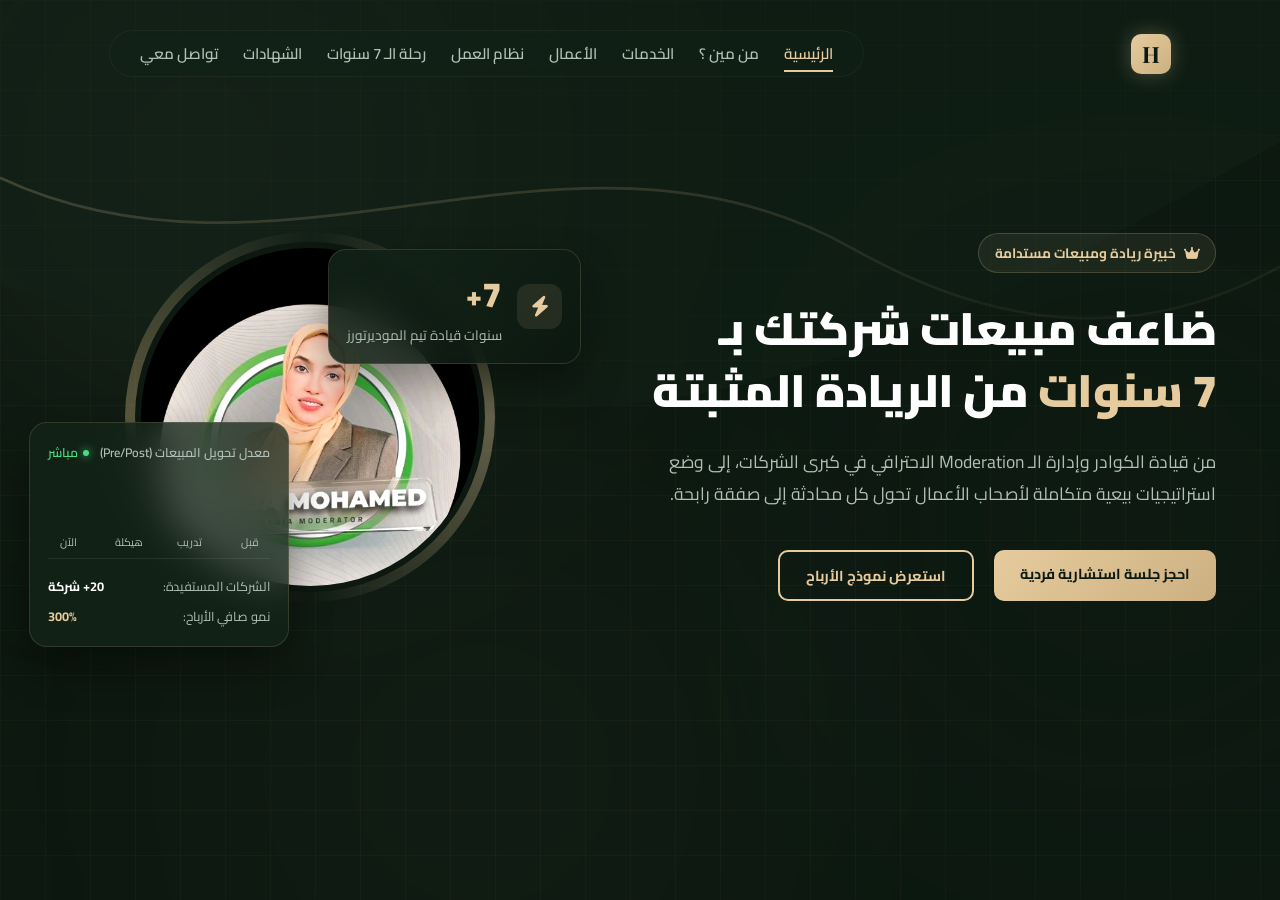
==== commit dc59cffe: "L2" ====
--- a/index.html
+++ b/index.html
@@ -135,7 +135,7 @@
 
         /* --- HEADER NAVIGATION --- */
         .main-header {
-            padding: 30px 0;
+            padding: 30px 50px;
             position: relative;
             z-index: 100;
             transition: all 0.5s ease;
@@ -805,6 +805,7 @@
             /* تعديل عناصر الهيدر لتفادي التداخل */
             .header-container {
                 justify-content: space-between;
+                padding: 0 30px;   /* زيادة المسافة إلى 20px لتدفع اللوجو للداخل بشكل واضح ومريح للعين */
             }
 
             .header-cta {
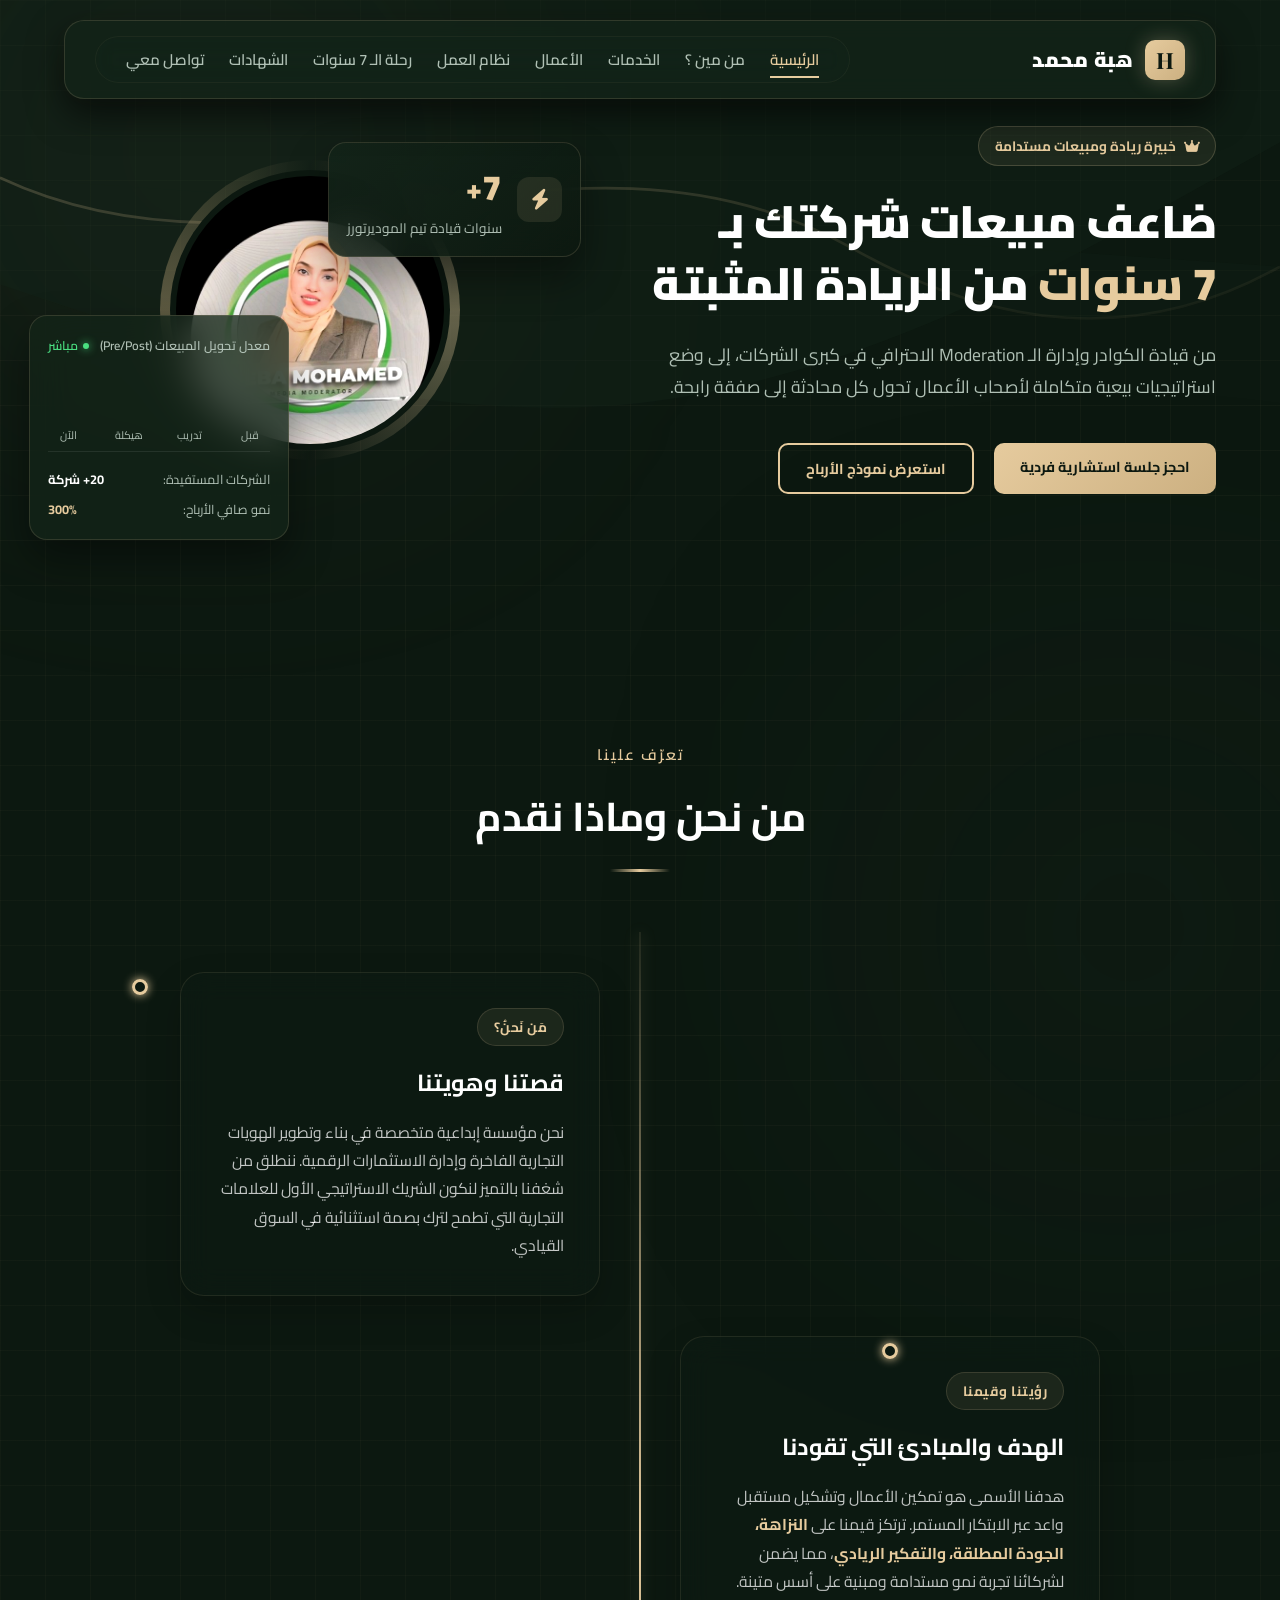
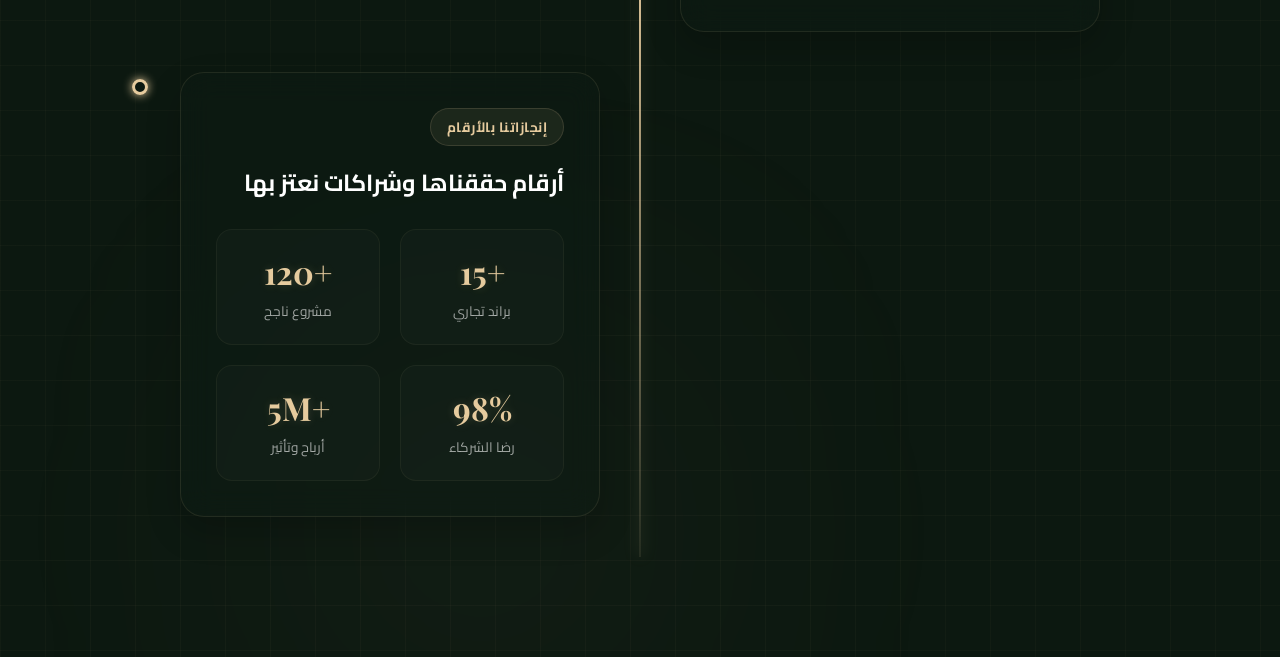
==== commit 663def49: "L2" ====
--- a/index.html
+++ b/index.html
@@ -134,23 +134,35 @@
         }
 
         /* --- HEADER NAVIGATION --- */
-        .main-header {
-            padding: 30px 50px;
-            position: relative;
-            z-index: 100;
-            transition: all 0.5s ease;
+     .main-header {
+            position: fixed; /* جعل الهيدر ثابتاً أثناء التمرير */
+            top: 20px; /* إبعاده عن الحافة العلوية ليصبح عائماً */
+            left: 50%;
+            transform: translateX(-50%);
+            width: 90%;
+            max-width: 1240px;
+            padding: 15px 30px;
+            z-index: 1000;
+            background: rgba(19, 36, 25, 0.7); /* خلفية زجاجية شبه شفافة */
+            backdrop-filter: blur(12px); /* تأثير الضباب الفخم */
+            -webkit-backdrop-filter: blur(12px);
+            border-radius: 20px; /* زوايا دائرية ليصبح كبطاقة منفصلة */
+            border: 1px solid rgba(230, 203, 158, 0.15); /* إطار ذهبي نحيف */
+            box-shadow: 0 15px 35px rgba(0, 0, 0, 0.6), 
+                        0 0 25px rgba(230, 203, 158, 0.03); /* نظام ظل مزدوج وعميق */
+            transition: all 0.4s ease;
         }
 
         .header-reveal {
             animation: headerLoad 1s cubic-bezier(0.165, 0.84, 0.44, 1) forwards;
             opacity: 0;
-            transform: translateY(-20px);
+            transform: translate(-50%, -20px); 
         }
 
         @keyframes headerLoad {
             to {
                 opacity: 1;
-                transform: translateY(0);
+                transform: translate(-50%, 0);
             }
         }
 
@@ -160,43 +172,12 @@
             align-items: center;
             gap: 15px;
             position: relative;
-            /* مهم لتموضع القائمة بالنسبة للهيدر */
-        }
-
-        .logo {
-            display: flex;
-            align-items: center;
-            gap: 12px;
-            z-index: 101;
-        }
-
-        .logo-icon {
-            width: 40px;
-            height: 40px;
-            background: linear-gradient(135deg, var(--gold-primary), var(--gold-darker));
-            color: var(--bg-deep-emerald);
-            border-radius: 10px;
-            display: flex;
-            align-items: center;
-            justify-content: center;
-            font-family: 'Playfair Display', serif;
-            font-weight: 700;
-            font-size: 1.4rem;
-            box-shadow: 0 0 20px rgba(230, 203, 158, 0.3);
-            flex-shrink: 0;
-        }
-
-        .logo-text {
-            font-size: 1.3rem;
-            font-weight: 900;
-            letter-spacing: 0.5px;
-        }
-
-        .gold-text {
-            color: var(--gold-primary);
-        }
-
-        .nav-menu {
+            width: 100%; 
+        }
+
+        /* تنظيف الخلفيات والحدود القديمة من القائمة لأن الهيدر أصبح هو الصندوق العائم */
+      
+          .nav-menu {
             display: flex;
             gap: 25px;
             background: rgba(19, 36, 25, 0.4);
@@ -207,6 +188,49 @@
             -webkit-backdrop-filter: blur(10px);
             transition: all 0.4s ease;
         }
+
+        /* تعويض مساحة الهيدر العائم في القسم الأول لكي لا يختفي المحتوى تحته */
+        .hero-section {
+            padding: 140px 0 90px 0; 
+            position: relative;
+            z-index: 5;
+        }
+
+     
+        .logo {
+            display: flex;
+            align-items: center;
+            gap: 12px;
+            z-index: 101;
+        }
+
+        .logo-icon {
+            width: 40px;
+            height: 40px;
+            background: linear-gradient(135deg, var(--gold-primary), var(--gold-darker));
+            color: var(--bg-deep-emerald);
+            border-radius: 10px;
+            display: flex;
+            align-items: center;
+            justify-content: center;
+            font-family: 'Playfair Display', serif;
+            font-weight: 700;
+            font-size: 1.4rem;
+            box-shadow: 0 0 20px rgba(230, 203, 158, 0.3);
+            flex-shrink: 0;
+        }
+
+        .logo-text {
+            font-size: 1.3rem;
+            font-weight: 900;
+            letter-spacing: 0.5px;
+        }
+
+        .gold-text {
+            color: var(--gold-primary);
+        }
+
+      
 
         .nav-link {
             color: var(--text-soft);
@@ -392,8 +416,8 @@
 
         .avatar-glow-wrapper {
             position: relative;
-            width: 350px;
-            height: 350px;
+            width: 280px;
+            height: 280px;
         }
 
         .glowing-ring {
@@ -718,8 +742,18 @@
 
         /* --- الشاشات المتوسطة والتابلت (تبدأ من 992 بكسل وأصغر) --- */
         @media (max-width: 992px) {
-            .main-header {
-                padding: 20px 0;
+           .main-header {
+                padding: 15px 20px;
+                top: 10px; 
+                width: 95%;
+                overflow: visible !important;
+            }
+
+     
+            .nav-menu.mobile-open {
+                opacity: 1;
+                visibility: visible;
+                transform: translateY(0);
             }
 
             /* تفعيل زر الهامبرغر */
@@ -761,12 +795,7 @@
                 transition: all 0.3s cubic-bezier(0.165, 0.84, 0.44, 1);
             }
 
-            /* عند فتح المنيو بالـ JavaScript */
-            .nav-menu.mobile-open {
-                opacity: 1;
-                visibility: visible;
-                transform: translateY(0);
-            }
+        
 
             /* تنسيق روابط القائمة بداخل الـ Dropdown */
             .nav-link {
@@ -805,9 +834,9 @@
             /* تعديل عناصر الهيدر لتفادي التداخل */
             .header-container {
                 justify-content: space-between;
-                padding: 0 30px;   /* زيادة المسافة إلى 20px لتدفع اللوجو للداخل بشكل واضح ومريح للعين */
-            }
-
+            }
+
+ 
             .header-cta {
                 margin-right: auto;
                 margin-left: 15px;
@@ -815,7 +844,7 @@
 
             /* جعل قسم الـ Hero عمودي ومتناسق */
             .hero-container {
-                flex-direction: column;
+                flex-direction: column-reverse;
                 text-align: center;
                 gap: 50px;
             }
@@ -851,10 +880,7 @@
             .grid-container {
                 grid-template-columns: repeat(2, 1fr);
             }
-        }
-
-        /* --- شاشات الموبايل الصغيرة (576 بكسل وأصغر) --- */
-        @media (max-width: 576px) {
+       
             .logo-text {
                 font-size: 1.1rem;
             }
@@ -874,7 +900,9 @@
             }
 
             .hero-actions {
-                flex-direction: column;
+                display: flex;
+                flex-direction: column-reverse;
+                
                 /* ترتيب الأزرار فوق بعضها */
                 gap: 15px;
                 /* المسافة بين الزرين */
@@ -896,14 +924,269 @@
             }
 
             .avatar-glow-wrapper {
-                width: 280px;
-                height: 280px;
+                width: 220px;
+                height: 220px;
+                margin-top: 55px;
             }
 
             .grid-container {
                 grid-template-columns: 1fr;
             }
         }
+
+        /* --- قسم الخط الزمني الفاخر --- */
+.about-timeline-section {
+    padding: 100px 0;
+    position: relative;
+    overflow: hidden;
+}
+
+/* تنسيق العناوين */
+.section-header {
+    text-align: center;
+    margin-bottom: 60px;
+}
+
+.section-subtitle {
+    color: var(--gold-primary);
+    font-size: 0.95rem;
+    text-transform: uppercase;
+    letter-spacing: 2px;
+    display: block;
+    margin-bottom: 10px;
+    font-weight: 600;
+}
+
+.section-title {
+    font-size: 2.5rem;
+    font-family: 'Playfair Display', 'Cairo', serif;
+    color: var(--text-pure);
+    margin-bottom: 15px;
+}
+
+.gold-divider {
+    width: 60px;
+    height: 3px;
+    background: linear-gradient(90deg, transparent, var(--gold-primary), transparent);
+    margin: 0 auto;
+}
+
+/* حاوية التايم لاين */
+.timeline-container {
+    position: relative;
+    max-width: 1000px;
+    margin: 0 auto;
+    padding: 20px 0;
+}
+
+/* الخط الرأسي الذهبي المتوهج */
+.timeline-line {
+    position: absolute;
+    top: 0;
+    bottom: 0;
+    left: 50%;
+    width: 2px;
+    background: linear-gradient(to bottom, 
+        rgba(230, 203, 158, 0.1), 
+        var(--gold-primary) 50%, 
+        rgba(230, 203, 158, 0.1)
+    );
+    transform: translateX(-50%);
+    box-shadow: 0 0 15px rgba(230, 203, 158, 0.3);
+}
+
+/* عناصر الخط الزمني */
+.timeline-item {
+    position: relative;
+    width: 50%;
+    padding: 20px 40px;
+    box-sizing: border-box;
+}
+
+/* توزيع العناصر يمين ويسار بالتبادل */
+.timeline-item:nth-child(odd) {
+    margin-left: 50%;
+    margin-right: 0;
+}
+
+.timeline-item:nth-child(even) {
+    margin-right: 50%;
+    margin-left: 0;
+}
+
+/* النقاط المضيئة على الخط الزمني */
+.timeline-dot {
+    position: absolute;
+    top: 35px;
+    left: 50%;
+    width: 16px;
+    height: 16px;
+    border-radius: 50%;
+    background: var(--bg-dark);
+    border: 3px solid var(--gold-primary);
+    transform: translate(-50%, -50%);
+    z-index: 10;
+    box-shadow: 0 0 10px var(--gold-primary);
+    transition: all 0.3s ease;
+}
+
+.timeline-item:nth-child(even) .timeline-dot {
+    left: 0;
+}
+
+/* كروت الـ Glassmorphism الفاخرة */
+.timeline-content {
+    padding: 35px;
+    background: rgba(13, 29, 20, 0.4);
+    border: 1px solid rgba(230, 203, 158, 0.1);
+    backdrop-filter: blur(15px);
+    -webkit-backdrop-filter: blur(15px);
+    border-radius: 24px;
+    box-shadow: 0 15px 35px rgba(0, 0, 0, 0.2);
+    transition: transform 0.4s cubic-bezier(0.165, 0.84, 0.44, 1), border 0.4s ease;
+    direction: rtl;
+    text-align: right;
+}
+
+/* تأثير الـ Hover على الكروت */
+.timeline-item:hover .timeline-content {
+    transform: translateY(-5px);
+    border-color: rgba(230, 203, 158, 0.4);
+    box-shadow: 0 20px 40px rgba(230, 203, 158, 0.05);
+}
+
+.timeline-item:hover .timeline-dot {
+    background: var(--gold-primary);
+    scale: 1.2;
+}
+
+/* الوسم التعريفي أعلى كل كرت */
+.timeline-tag {
+    display: inline-block;
+    font-size: 0.85rem;
+    font-weight: 700;
+    color: var(--gold-primary);
+    margin-bottom: 15px;
+    background: rgba(230, 203, 158, 0.08);
+    padding: 5px 16px;
+    border-radius: 30px;
+    border: 1px solid rgba(230, 203, 158, 0.15);
+    letter-spacing: 0.5px;
+}
+
+.timeline-content h3 {
+    font-size: 1.45rem;
+    color: var(--text-pure);
+    margin-bottom: 15px;
+}
+
+.timeline-content p {
+    color: rgba(255, 255, 255, 0.75);
+    font-size: 0.98rem;
+    line-height: 1.8;
+}
+
+.timeline-content p strong {
+    color: var(--gold-primary);
+}
+
+/* 🟢 تنسيق خاص بشبكة الأرقام داخل الكرت الثالث 🟢 */
+.stats-card {
+    width: 100% !important; /* تكبير كرت الأرقام قليلاً ليعطي فخامة ومساحة عرض مريحة */
+}
+.timeline-item:nth-child(odd) .stats-card {
+    margin-left: 0 !important; 
+}
+.about-stats-grid {
+    display: grid;
+    grid-template-columns: repeat(2, 1fr);
+    gap: 20px;
+    margin-top: 25px;
+}
+
+.stat-box {
+    background: rgba(255, 255, 255, 0.02);
+    border: 1px solid rgba(230, 203, 158, 0.05);
+    padding: 20px;
+    border-radius: 16px;
+    text-align: center;
+    transition: all 0.3s ease;
+}
+
+.stat-box:hover {
+    background: rgba(230, 203, 158, 0.04);
+    border-color: rgba(230, 203, 158, 0.15);
+}
+
+.stat-number {
+    display: block;
+    font-family: 'Playfair Display', sans-serif;
+    font-size: 2rem;
+    font-weight: 700;
+    color: var(--gold-primary);
+    margin-bottom: 5px;
+    text-shadow: 0 0 10px rgba(230, 203, 158, 0.2);
+}
+
+.stat-label {
+    display: block;
+    color: rgba(255, 255, 255, 0.6);
+    font-size: 0.85rem;
+}
+
+/* --- دعم شاشات الموبايل والتابلت (أقل من 768px) --- */
+@media (max-width: 768px) {
+   .timeline-line {
+        left: auto;
+        right: 20px; /* نقل الخط الزمني لليمين ليناسب اتجاه القراءة العربي */
+        transform: translateX(0);
+    }
+
+    .timeline-item {
+        width: 100%;
+        padding-right: 45px;
+        padding-left: 20px;
+        margin-left: 0 !important;
+        margin-right: 0 !important;
+    }
+    .timeline-item:nth-child(odd), 
+    .timeline-item:nth-child(even) {
+        left: 0;
+    }
+
+    .timeline-dot {
+        left: auto !important;
+        right: 20px !important;
+        transform: translate(50%, -50%) !important;
+    }
+    
+    .stats-card {
+        width: 100% !important;
+        margin-left: 0 !important;
+    }
+
+    .about-stats-grid {
+        grid-template-columns: 1fr; /* جعل الأرقام رأسية على الموبايل لسهولة التصفح */
+        gap: 15px;
+    }
+
+    .section-title {
+        font-size: 2rem;
+    }
+}
+/* تجهيز عناصر التايم لاين للإنميشن */
+.timeline-item {
+    opacity: 0;
+    transform: translateY(40px);
+    transition: opacity 0.8s cubic-bezier(0.25, 1, 0.5, 1), 
+                transform 0.8s cubic-bezier(0.25, 1, 0.5, 1);
+}
+
+/* عند تفعيل الكلاس بواسطة الجافاسكريبت يتم التجميع والظهور */
+.timeline-item.animate-in {
+    opacity: 1;
+    transform: translateY(0);
+}
     </style>
 </head>
 
@@ -933,6 +1216,7 @@
         <div class="container header-container">
             <div class="logo">
                 <span class="logo-icon">H</span>
+                <span class="logo-text">هبة محمد  </span>
             </div>
             <nav class="nav-menu" id="navMenu">
                 <a href="#" class="nav-link active">الرئيسية</a>
@@ -1027,6 +1311,75 @@
         </div>
     </section>
 
+
+    <!-- ================= ABOUT TIMELINE SECTION ================= -->
+<section class="about-timeline-section">
+    <div class="container">
+        
+        <!-- عنوان القسم الرئيسي -->
+        <div class="section-header">
+            <span class="section-subtitle">تعرّف علينا</span>
+            <h2 class="section-title">من نحن وماذا نقدم</h2>
+            <div class="gold-divider"></div>
+        </div>
+
+        <!-- حاوية الخط الزمني -->
+        <div class="timeline-container">
+            <!-- الخط الرأسي المضيء -->
+            <div class="timeline-line"></div>
+
+            <!-- المحطة الأولى: أنا مين؟ -->
+            <div class="timeline-item">
+                <div class="timeline-dot"></div>
+                <div class="timeline-content">
+                    <span class="timeline-tag">مَن نَحنُ؟</span>
+                    <h3>قصتنا وهويتنا</h3>
+                    <p>نحن مؤسسة إبداعية متخصصة في بناء وتطوير الهويات التجارية الفاخرة وإدارة الاستثمارات الرقمية. ننطلق من شغفنا بالتميز لنكون الشريك الاستراتيجي الأول للعلامات التجارية التي تطمح لترك بصمة استثنائية في السوق القيادي.</p>
+                </div>
+            </div>
+
+            <!-- المحطة الثانية: القيم والهدف -->
+            <div class="timeline-item">
+                <div class="timeline-dot"></div>
+                <div class="timeline-content">
+                    <span class="timeline-tag">رؤيتنا وقيمنا</span>
+                    <h3>الهدف والمبادئ التي تقودنا</h3>
+                    <p>هدفنا الأسمى هو تمكين الأعمال وتشكيل مستقبل واعد عبر الابتكار المستمر. ترتكز قيمنا على <strong>النزاهة، الجودة المطلقة، والتفكير الريادي</strong>، مما يضمن لشركائنا تجربة نمو مستدامة ومبنية على أسس متينة.</p>
+                </div>
+            </div>
+
+            <!-- المحطة الثالثة: الأرقام والبراندات -->
+            <div class="timeline-item">
+                <div class="timeline-dot"></div>
+                <div class="timeline-content stats-card">
+                    <span class="timeline-tag">إنجازاتنا بالأرقام</span>
+                    <h3>أرقام حققناها وشراكات نعتز بها</h3>
+                    
+                    <!-- شبكة الأرقام والعدادات بداخل الكرت -->
+                    <div class="about-stats-grid">
+                        <div class="stat-box">
+                            <span class="stat-number">+15</span>
+                            <span class="stat-label">براند تجاري</span>
+                        </div>
+                        <div class="stat-box">
+                            <span class="stat-number">+120</span>
+                            <span class="stat-label">مشروع ناجح</span>
+                        </div>
+                        <div class="stat-box">
+                            <span class="stat-number">98%</span>
+                            <span class="stat-label">رضا الشركاء</span>
+                        </div>
+                        <div class="stat-box">
+                            <span class="stat-number">+5M</span>
+                            <span class="stat-label">أرباح وتأثير</span>
+                        </div>
+                    </div>
+                </div>
+            </div>
+
+        </div>
+    </div>
+</section>
     <script>
         document.addEventListener("DOMContentLoaded", () => {
 
@@ -1131,6 +1484,40 @@
                 }
             });
         });
+
+
+
+
+
+       
+    document.addEventListener("DOMContentLoaded", function () {
+        // تحديد كل عناصر التايم لاين التي نريد تحريكها
+        const timelineItems = document.querySelectorAll('.timeline-item');
+
+        // إعدادات المراقب (تفعيل الأنميشن عندما يظهر 15% من الكرت في الشاشة)
+        const observerOptions = {
+            root: null,
+            threshold: 0.15,
+            rootMargin: "0px 0px -50px 0px"
+        };
+
+        const timelineObserver = new IntersectionObserver(function (entries, observer) {
+            entries.forEach(entry => {
+                if (entry.isIntersecting) {
+                    // إضافة كلاس التجميع والظهور
+                    entry.target.classList.add('animate-in');
+                    // إلغاء مراقبة العنصر بعد ظهوره لعدم تكرار الإنميشن أثناء الصعود
+                    observer.unobserve(entry.target);
+                }
+            });
+        }, observerOptions);
+
+        // البدء في مراقبة كل كرت
+        timelineItems.forEach(item => {
+            timelineObserver.observe(item);
+        });
+    });
+
     </script>
 </body>
 
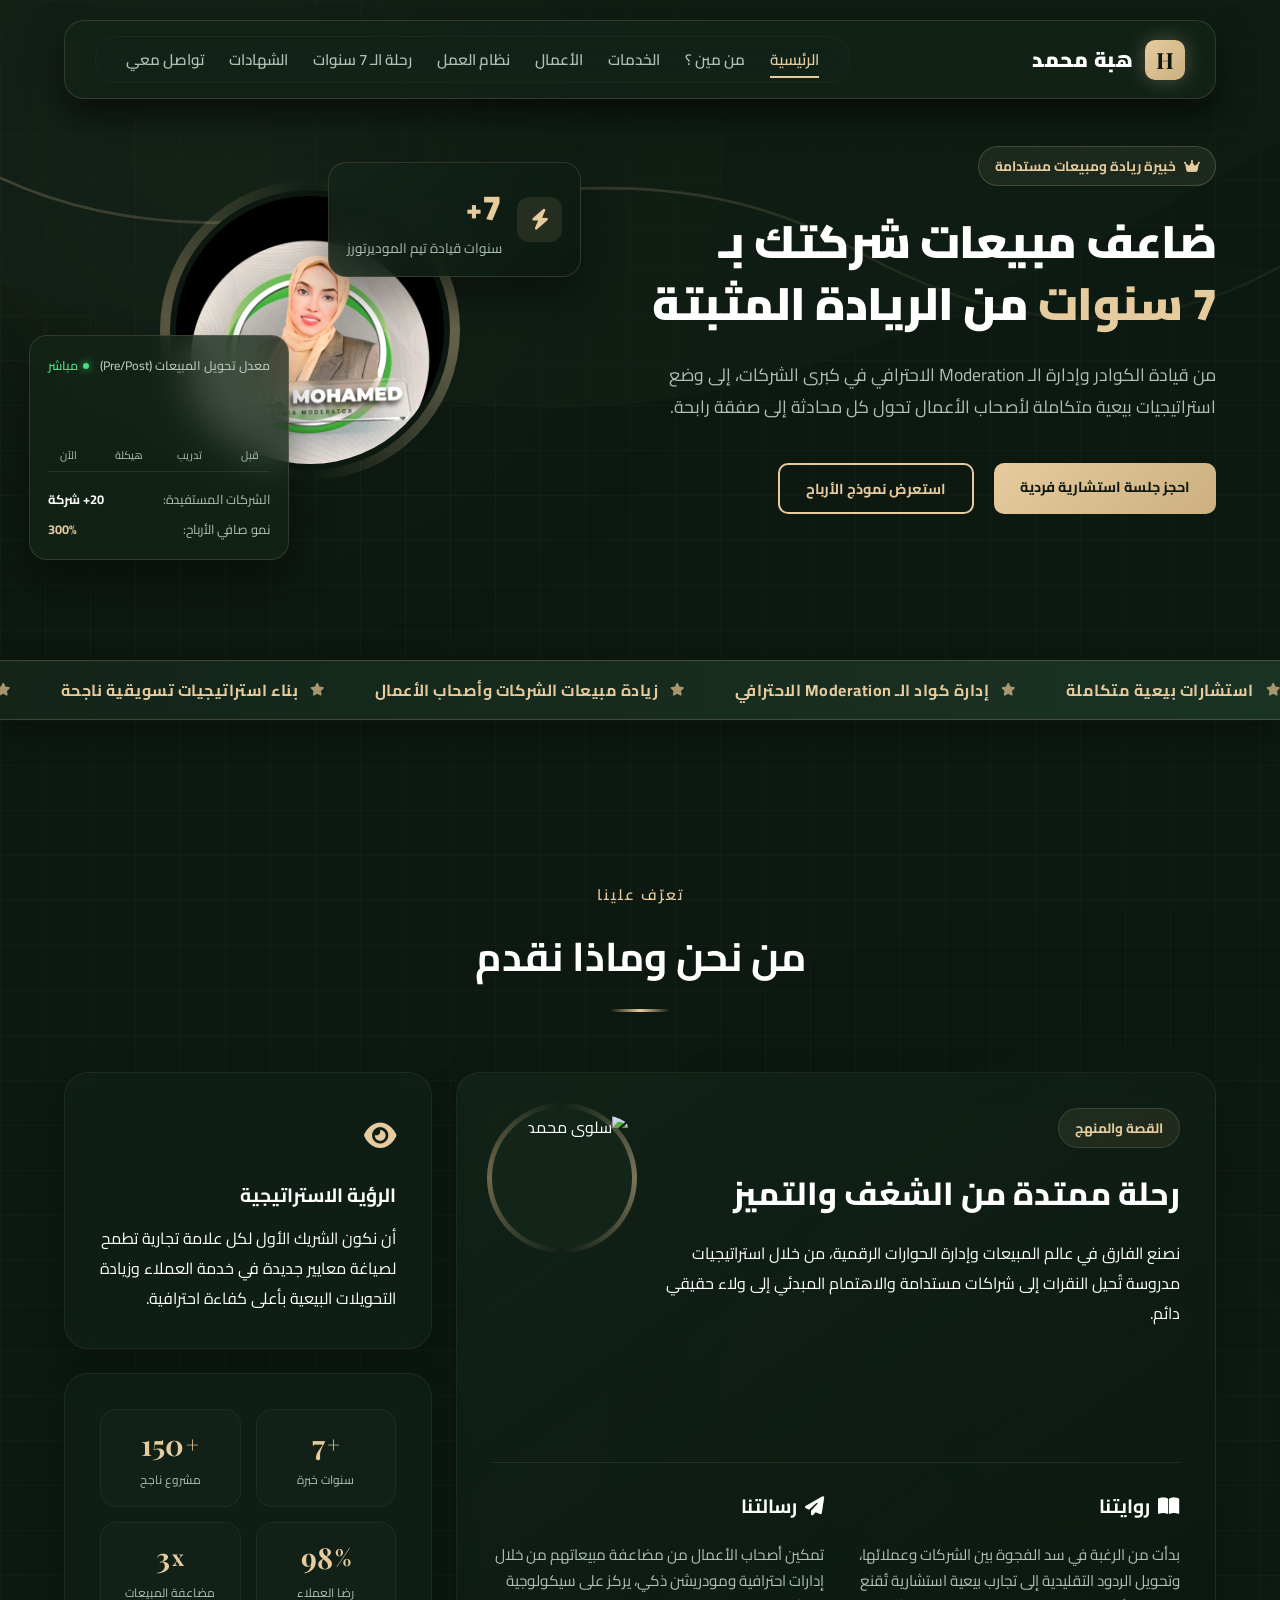
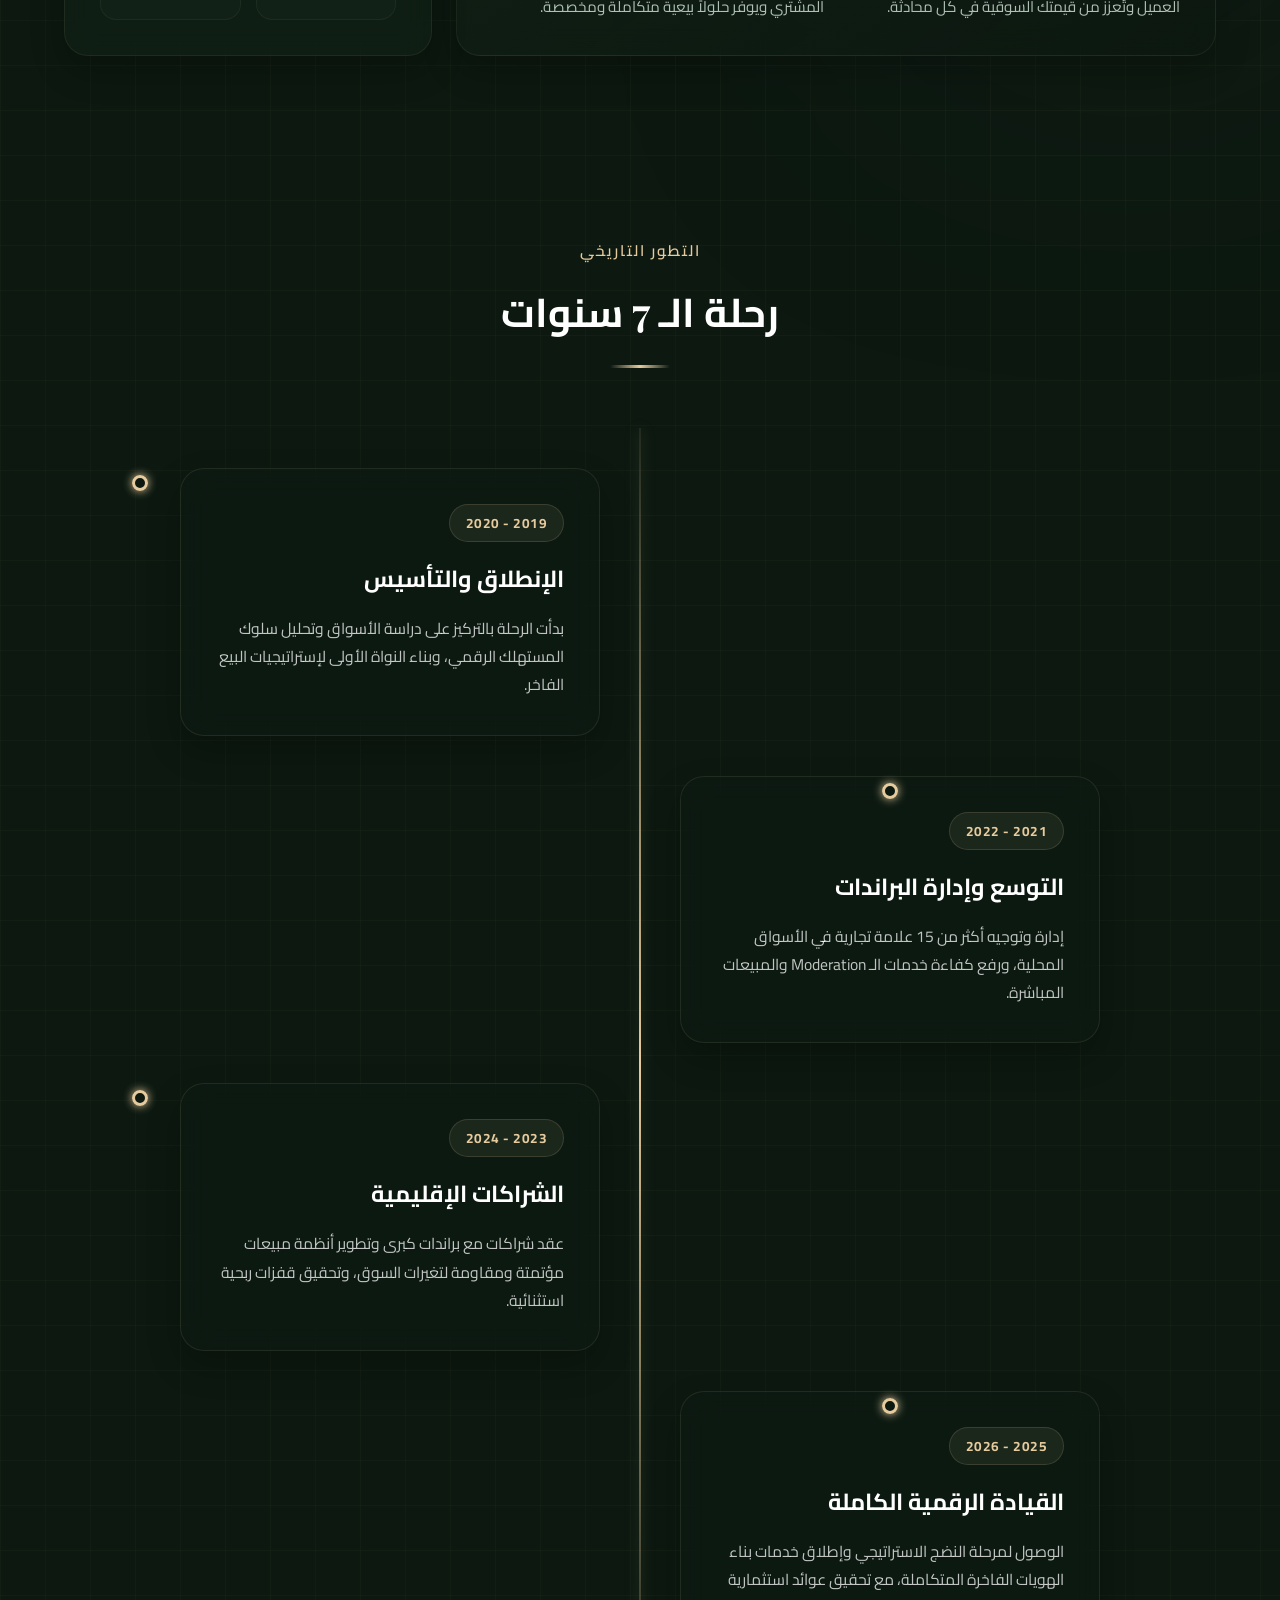
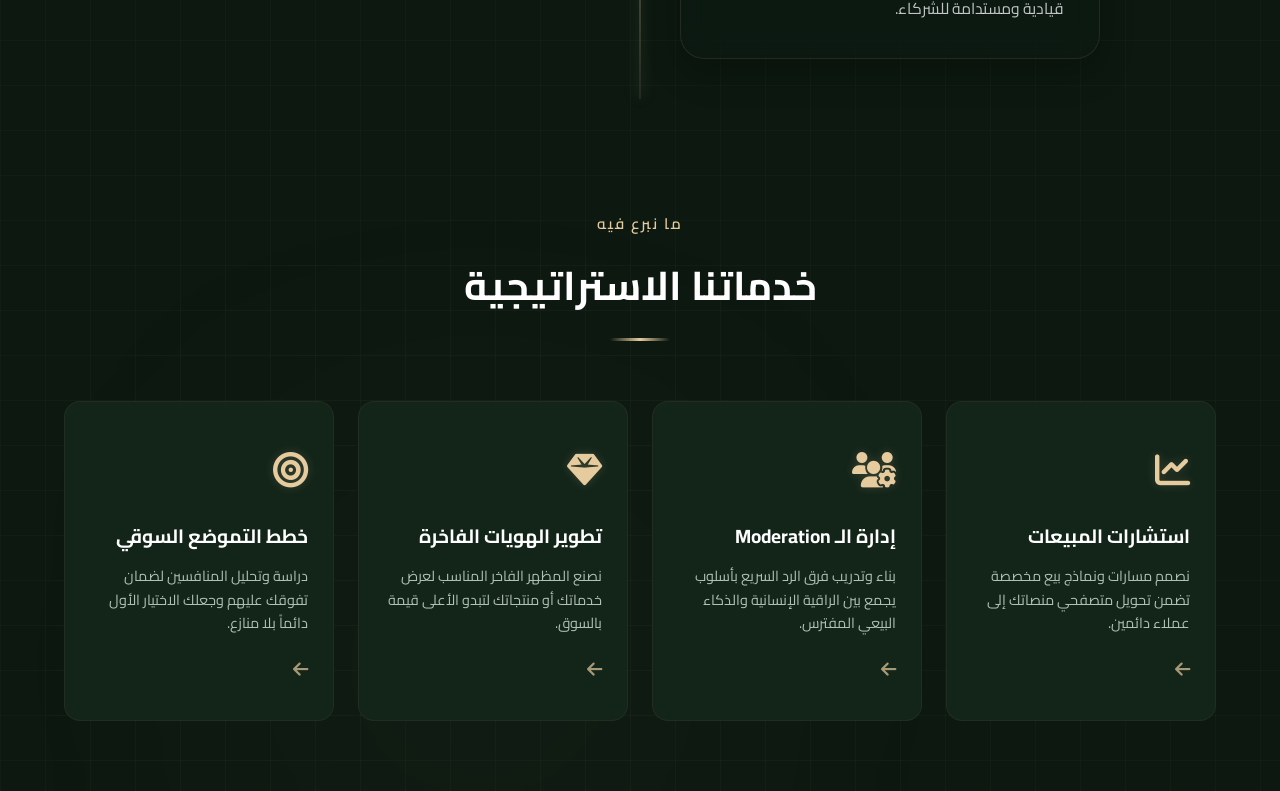
==== commit 42e19322: "l2" ====
--- a/index.html
+++ b/index.html
@@ -134,29 +134,36 @@
         }
 
         /* --- HEADER NAVIGATION --- */
-     .main-header {
-            position: fixed; /* جعل الهيدر ثابتاً أثناء التمرير */
-            top: 20px; /* إبعاده عن الحافة العلوية ليصبح عائماً */
+        .main-header {
+            position: fixed;
+            /* جعل الهيدر ثابتاً أثناء التمرير */
+            top: 20px;
+            /* إبعاده عن الحافة العلوية ليصبح عائماً */
             left: 50%;
             transform: translateX(-50%);
             width: 90%;
             max-width: 1240px;
             padding: 15px 30px;
             z-index: 1000;
-            background: rgba(19, 36, 25, 0.7); /* خلفية زجاجية شبه شفافة */
-            backdrop-filter: blur(12px); /* تأثير الضباب الفخم */
+            background: rgba(19, 36, 25, 0.7);
+            /* خلفية زجاجية شبه شفافة */
+            backdrop-filter: blur(12px);
+            /* تأثير الضباب الفخم */
             -webkit-backdrop-filter: blur(12px);
-            border-radius: 20px; /* زوايا دائرية ليصبح كبطاقة منفصلة */
-            border: 1px solid rgba(230, 203, 158, 0.15); /* إطار ذهبي نحيف */
-            box-shadow: 0 15px 35px rgba(0, 0, 0, 0.6), 
-                        0 0 25px rgba(230, 203, 158, 0.03); /* نظام ظل مزدوج وعميق */
+            border-radius: 20px;
+            /* زوايا دائرية ليصبح كبطاقة منفصلة */
+            border: 1px solid rgba(230, 203, 158, 0.15);
+            /* إطار ذهبي نحيف */
+            box-shadow: 0 15px 35px rgba(0, 0, 0, 0.6),
+                0 0 25px rgba(230, 203, 158, 0.03);
+            /* نظام ظل مزدوج وعميق */
             transition: all 0.4s ease;
         }
 
         .header-reveal {
             animation: headerLoad 1s cubic-bezier(0.165, 0.84, 0.44, 1) forwards;
             opacity: 0;
-            transform: translate(-50%, -20px); 
+            transform: translate(-50%, -20px);
         }
 
         @keyframes headerLoad {
@@ -172,12 +179,12 @@
             align-items: center;
             gap: 15px;
             position: relative;
-            width: 100%; 
+            width: 100%;
         }
 
         /* تنظيف الخلفيات والحدود القديمة من القائمة لأن الهيدر أصبح هو الصندوق العائم */
-      
-          .nav-menu {
+
+        .nav-menu {
             display: flex;
             gap: 25px;
             background: rgba(19, 36, 25, 0.4);
@@ -191,12 +198,12 @@
 
         /* تعويض مساحة الهيدر العائم في القسم الأول لكي لا يختفي المحتوى تحته */
         .hero-section {
-            padding: 140px 0 90px 0; 
+            padding: 140px 0 90px 0;
             position: relative;
             z-index: 5;
         }
 
-     
+
         .logo {
             display: flex;
             align-items: center;
@@ -230,7 +237,7 @@
             color: var(--gold-primary);
         }
 
-      
+
 
         .nav-link {
             color: var(--text-soft);
@@ -347,7 +354,7 @@
 
         /* --- HERO SECTION --- */
         .hero-section {
-            padding: 70px 0 90px 0;
+            padding: 90px 0 30px 0;
             position: relative;
             z-index: 5;
         }
@@ -640,7 +647,7 @@
             align-items: center;
             justify-content: center;
             gap: 20px;
-            margin: 80px 0 40px 0;
+            margin: 50px 0 40px 0;
         }
 
         .section-heading-wrapper .line {
@@ -742,14 +749,14 @@
 
         /* --- الشاشات المتوسطة والتابلت (تبدأ من 992 بكسل وأصغر) --- */
         @media (max-width: 992px) {
-           .main-header {
+            .main-header {
                 padding: 15px 20px;
-                top: 10px; 
+                top: 10px;
                 width: 95%;
                 overflow: visible !important;
             }
 
-     
+
             .nav-menu.mobile-open {
                 opacity: 1;
                 visibility: visible;
@@ -795,7 +802,7 @@
                 transition: all 0.3s cubic-bezier(0.165, 0.84, 0.44, 1);
             }
 
-        
+
 
             /* تنسيق روابط القائمة بداخل الـ Dropdown */
             .nav-link {
@@ -836,7 +843,7 @@
                 justify-content: space-between;
             }
 
- 
+
             .header-cta {
                 margin-right: auto;
                 margin-left: 15px;
@@ -880,7 +887,7 @@
             .grid-container {
                 grid-template-columns: repeat(2, 1fr);
             }
-       
+
             .logo-text {
                 font-size: 1.1rem;
             }
@@ -902,7 +909,7 @@
             .hero-actions {
                 display: flex;
                 flex-direction: column-reverse;
-                
+
                 /* ترتيب الأزرار فوق بعضها */
                 gap: 15px;
                 /* المسافة بين الزرين */
@@ -935,258 +942,590 @@
         }
 
         /* --- قسم الخط الزمني الفاخر --- */
-.about-timeline-section {
-    padding: 100px 0;
-    position: relative;
-    overflow: hidden;
+        .about-timeline-section {
+            padding: 100px 0;
+            position: relative;
+            overflow: hidden;
+        }
+
+        /* تنسيق العناوين */
+        .section-header {
+            text-align: center;
+            margin-bottom: 60px;
+        }
+
+        .section-subtitle {
+            color: var(--gold-primary);
+            font-size: 0.95rem;
+            text-transform: uppercase;
+            letter-spacing: 2px;
+            display: block;
+            margin-bottom: 10px;
+            font-weight: 600;
+        }
+
+        .section-title {
+            font-size: 2.5rem;
+            font-family: 'Playfair Display', 'Cairo', serif;
+            color: var(--text-pure);
+            margin-bottom: 15px;
+        }
+
+        .gold-divider {
+            width: 60px;
+            height: 3px;
+            background: linear-gradient(90deg, transparent, var(--gold-primary), transparent);
+            margin: 0 auto;
+        }
+
+        /* حاوية التايم لاين */
+        .timeline-container {
+            position: relative;
+            max-width: 1000px;
+            margin: 0 auto;
+            padding: 20px 0;
+        }
+
+        /* الخط الرأسي الذهبي المتوهج */
+        .timeline-line {
+            position: absolute;
+            top: 0;
+            bottom: 0;
+            left: 50%;
+            width: 2px;
+            background: linear-gradient(to bottom,
+                    rgba(230, 203, 158, 0.1),
+                    var(--gold-primary) 50%,
+                    rgba(230, 203, 158, 0.1));
+            transform: translateX(-50%);
+            box-shadow: 0 0 15px rgba(230, 203, 158, 0.3);
+        }
+
+        /* عناصر الخط الزمني */
+        .timeline-item {
+            position: relative;
+            width: 50%;
+            padding: 20px 40px;
+            box-sizing: border-box;
+        }
+
+        /* توزيع العناصر يمين ويسار بالتبادل */
+        .timeline-item:nth-child(odd) {
+            margin-left: 50%;
+            margin-right: 0;
+        }
+
+        .timeline-item:nth-child(even) {
+            margin-right: 50%;
+            margin-left: 0;
+        }
+
+        /* النقاط المضيئة على الخط الزمني */
+        .timeline-dot {
+            position: absolute;
+            top: 35px;
+            left: 50%;
+            width: 16px;
+            height: 16px;
+            border-radius: 50%;
+            background: var(--bg-dark);
+            border: 3px solid var(--gold-primary);
+            transform: translate(-50%, -50%);
+            z-index: 10;
+            box-shadow: 0 0 10px var(--gold-primary);
+            transition: all 0.3s ease;
+        }
+
+        .timeline-item:nth-child(even) .timeline-dot {
+            left: 0;
+        }
+
+        /* كروت الـ Glassmorphism الفاخرة */
+        .timeline-content {
+            padding: 35px;
+            background: rgba(13, 29, 20, 0.4);
+            border: 1px solid rgba(230, 203, 158, 0.1);
+            backdrop-filter: blur(15px);
+            -webkit-backdrop-filter: blur(15px);
+            border-radius: 24px;
+            box-shadow: 0 15px 35px rgba(0, 0, 0, 0.2);
+            transition: transform 0.4s cubic-bezier(0.165, 0.84, 0.44, 1), border 0.4s ease;
+            direction: rtl;
+            text-align: right;
+        }
+
+        /* تأثير الـ Hover على الكروت */
+        .timeline-item:hover .timeline-content {
+            transform: translateY(-5px);
+            border-color: rgba(230, 203, 158, 0.4);
+            box-shadow: 0 20px 40px rgba(230, 203, 158, 0.05);
+        }
+
+        .timeline-item:hover .timeline-dot {
+            background: var(--gold-primary);
+            scale: 1.2;
+        }
+
+        /* الوسم التعريفي أعلى كل كرت */
+        .timeline-tag {
+            display: inline-block;
+            font-size: 0.85rem;
+            font-weight: 700;
+            color: var(--gold-primary);
+            margin-bottom: 15px;
+            background: rgba(230, 203, 158, 0.08);
+            padding: 5px 16px;
+            border-radius: 30px;
+            border: 1px solid rgba(230, 203, 158, 0.15);
+            letter-spacing: 0.5px;
+        }
+
+        .timeline-content h3 {
+            font-size: 1.45rem;
+            color: var(--text-pure);
+            margin-bottom: 15px;
+        }
+
+        .timeline-content p {
+            color: rgba(255, 255, 255, 0.75);
+            font-size: 0.98rem;
+            line-height: 1.8;
+        }
+
+        .timeline-content p strong {
+            color: var(--gold-primary);
+        }
+
+        /* 🟢 تنسيق خاص بشبكة الأرقام داخل الكرت الثالث 🟢 */
+        .stats-card {
+            width: 100% !important;
+            /* تكبير كرت الأرقام قليلاً ليعطي فخامة ومساحة عرض مريحة */
+        }
+
+        .timeline-item:nth-child(odd) .stats-card {
+            margin-left: 0 !important;
+        }
+
+        .about-stats-grid {
+            display: grid;
+            grid-template-columns: repeat(2, 1fr);
+            gap: 20px;
+            margin-top: 25px;
+        }
+
+        .stat-box {
+            background: rgba(255, 255, 255, 0.02);
+            border: 1px solid rgba(230, 203, 158, 0.05);
+            padding: 20px;
+            border-radius: 16px;
+            text-align: center;
+            transition: all 0.3s ease;
+        }
+
+        .stat-box:hover {
+            background: rgba(230, 203, 158, 0.04);
+            border-color: rgba(230, 203, 158, 0.15);
+        }
+
+        .stat-number {
+            display: block;
+            font-family: 'Playfair Display', sans-serif;
+            font-size: 2rem;
+            font-weight: 700;
+            color: var(--gold-primary);
+            margin-bottom: 5px;
+            text-shadow: 0 0 10px rgba(230, 203, 158, 0.2);
+        }
+
+        .stat-label {
+            display: block;
+            color: rgba(255, 255, 255, 0.6);
+            font-size: 0.85rem;
+        }
+
+        /* --- دعم شاشات الموبايل والتابلت (أقل من 768px) --- */
+        @media (max-width: 768px) {
+            .timeline-line {
+                left: auto;
+                right: 20px;
+                /* نقل الخط الزمني لليمين ليناسب اتجاه القراءة العربي */
+                transform: translateX(0);
+            }
+
+            .timeline-item {
+                width: 100%;
+                padding-right: 45px;
+                padding-left: 20px;
+                margin-left: 0 !important;
+                margin-right: 0 !important;
+            }
+
+            .timeline-item:nth-child(odd),
+            .timeline-item:nth-child(even) {
+                left: 0;
+            }
+
+            .timeline-dot {
+                left: auto !important;
+                right: 20px !important;
+                transform: translate(50%, -50%) !important;
+            }
+
+            .stats-card {
+                width: 100% !important;
+                margin-left: 0 !important;
+            }
+
+            .about-stats-grid {
+                grid-template-columns: 1fr;
+                /* جعل الأرقام رأسية على الموبايل لسهولة التصفح */
+                gap: 15px;
+            }
+
+            .section-title {
+                font-size: 2rem;
+            }
+        }
+
+        /* تجهيز عناصر التايم لاين للإنميشن */
+        .timeline-item {
+            opacity: 0;
+            transform: translateY(40px);
+            transition: opacity 0.8s cubic-bezier(0.25, 1, 0.5, 1),
+                transform 0.8s cubic-bezier(0.25, 1, 0.5, 1);
+        }
+
+        /* عند تفعيل الكلاس بواسطة الجافاسكريبت يتم التجميع والظهور */
+        .timeline-item.animate-in {
+            opacity: 1;
+            transform: translateY(0);
+        }
+
+
+        /* --- BENTO GRID STYLE SECTION --- */
+        .about-bento-section {
+            padding: 160px 0 80px 0;
+            position: relative;
+            z-index: 5;
+        }
+
+        .bento-grid {
+            display: grid;
+            grid-template-columns: repeat(3, 1fr);
+            gap: 24px;
+        }
+
+        .bento-item {
+            background: rgba(19, 36, 25, 0.5);
+            border: 1px solid rgba(230, 203, 158, 0.08);
+            border-radius: 24px;
+            padding: 35px;
+            backdrop-filter: blur(15px);
+            -webkit-backdrop-filter: blur(15px);
+            box-shadow: 0 15px 35px rgba(0, 0, 0, 0.2);
+            transition: transform 0.4s cubic-bezier(0.165, 0.84, 0.44, 1), border-color 0.4s ease;
+            display: flex;
+            flex-direction: column;
+            justify-content: center;
+        }
+
+        .bento-item:hover {
+            transform: translateY(-5px);
+            border-color: rgba(230, 203, 158, 0.3);
+        }
+
+        /* كارت الهوية والقصة الرئيسي المدمج والمبتكر */
+        .bento-main {
+            grid-column: span 2;
+            grid-row: span 2;
+            background: linear-gradient(145deg, rgba(19, 36, 25, 0.85), rgba(12, 24, 16, 0.6));
+            display: flex;
+            flex-direction: column;
+            justify-content: space-between;
+            gap: 30px;
+        }
+
+        .bento-main-header {
+            display: flex;
+            justify-content: space-between;
+            align-items: flex-start;
+            gap: 20px;
+        }
+
+        .bento-main-text {
+            flex: 1;
+        }
+
+        .bento-tag {
+            align-self: flex-start;
+            display: inline-block;
+            font-size: 0.85rem;
+            font-weight: 700;
+            color: var(--gold-primary);
+            background: rgba(230, 203, 158, 0.08);
+            padding: 6px 16px;
+            border-radius: 30px;
+            border: 1px solid rgba(230, 203, 158, 0.15);
+            margin-bottom: 15px;
+        }
+
+        .bento-main h3 {
+            font-size: 2rem;
+            color: var(--text-pure);
+            margin-bottom: 15px;
+            font-weight: 800;
+        }
+
+        /* تعديل حجم الصورة وتصغيرها بشكل فخم داخل البوكس الكبير */
+        .bento-avatar-wrapper {
+            position: relative;
+            width: 140px;
+            height: 140px;
+            flex-shrink: 0;
+        }
+
+        .bento-glowing-ring {
+            position: absolute;
+            top: -5px;
+            left: -5px;
+            right: -5px;
+            bottom: -5px;
+            border-radius: 50%;
+            background: conic-gradient(from 0deg, transparent, var(--gold-primary), transparent, var(--gold-darker), transparent);
+            animation: rotateRing 10s linear infinite;
+            opacity: 0.5;
+        }
+
+        .bento-avatar-mask {
+            width: 100%;
+            height: 100%;
+            border-radius: 50%;
+            padding: 4px;
+            background: var(--bg-emerald-matte);
+            position: relative;
+            z-index: 2;
+        }
+
+        .bento-avatar {
+            width: 100%;
+            height: 100%;
+            object-fit: cover;
+            border-radius: 50%;
+        }
+
+        /* توزيع المحتوى المدمج (الرسالة والرواية) */
+        .bento-merged-content {
+            display: grid;
+            grid-template-columns: 1fr 1fr;
+            gap: 25px;
+            border-top: 1px solid rgba(230, 203, 158, 0.1);
+            padding-top: 25px;
+        }
+
+        .content-block {
+            display: flex;
+            flex-direction: column;
+            gap: 8px;
+        }
+
+        .content-block h4 {
+            font-size: 1.1rem;
+            color: var(--gold-primary);
+            font-weight: 700;
+            display: flex;
+            align-items: center;
+            gap: 8px;
+        }
+
+        .content-block p {
+            color: var(--text-soft);
+            font-size: 0.95rem;
+            line-height: 1.7;
+        }
+
+        /* كارت الرؤية الاستراتيجية */
+        .bento-vision {
+            grid-column: span 1;
+        }
+
+        .bento-icon {
+            font-size: 1.8rem;
+            color: var(--gold-primary);
+            margin-bottom: 15px;
+        }
+
+        .bento-item h4 {
+            font-size: 1.2rem;
+            color: var(--text-pure);
+            margin-bottom: 10px;
+        }
+
+        /* كارت الأرقام والإحصائيات السريعة */
+        .bento-stats {
+            grid-column: span 1;
+            display: grid;
+            grid-template-columns: repeat(2, 1fr);
+            gap: 15px;
+        }
+
+        .bento-stat-box {
+            background: rgba(255, 255, 255, 0.02);
+            border: 1px solid rgba(230, 203, 158, 0.05);
+            border-radius: 16px;
+            display: flex;
+            flex-direction: column;
+            align-items: center;
+            justify-content: center;
+            text-align: center;
+            padding: 15px 5px;
+        }
+
+        .stat-num-wrapper {
+            display: flex;
+            align-items: center;
+            justify-content: center;
+            direction: ltr;
+            /* لضمان ظهور الرموز بشكل سليم على الموبايل */
+        }
+
+        .bento-stat-num {
+            font-size: 1.8rem;
+            font-weight: 700;
+            color: var(--gold-primary);
+            font-family: 'Playfair Display', sans-serif;
+        }
+
+        .stat-symbol {
+            font-size: 1.4rem;
+            font-weight: 700;
+            color: var(--gold-primary);
+            font-family: 'Playfair Display', sans-serif;
+            margin-left: 2px;
+        }
+
+        .bento-stat-lbl {
+            font-size: 0.75rem;
+            color: var(--text-soft);
+            margin-top: 5px;
+        }
+
+        @keyframes rotateRing {
+            0% {
+                transform: rotate(0deg);
+            }
+
+            100% {
+                transform: rotate(360deg);
+            }
+        }
+
+        @keyframes floatingOrbs {
+            0% {
+                transform: translate(0, 0) scale(1);
+            }
+
+            100% {
+                transform: translate(40px, 50px) scale(1.1);
+            }
+        }
+
+        /* --- RESPONSIVE MEDIA QUERIES --- */
+        @media (max-width: 992px) {
+            .main-header {
+                padding: 15px 20px;
+                top: 10px;
+                width: 95%;
+            }
+
+            .bento-grid {
+                grid-template-columns: 1fr;
+            }
+
+            .bento-main {
+                grid-column: span 1;
+                grid-row: span 1;
+            }
+
+            .bento-merged-content {
+                grid-template-columns: 1fr;
+                gap: 20px;
+            }
+
+            .bento-main-header {
+                flex-direction: column-reverse;
+                align-items: center;
+                text-align: center;
+            }
+
+            .bento-tag {
+                align-self: center;
+            }
+
+            .bento-avatar-wrapper {
+                margin-bottom: 15px;
+            }
+        }
+
+        /* --- الشريط الإعلاني الفاخر المتحرك --- */
+        .ticker-banner {
+            width: 100%;
+            background: linear-gradient(95deg, var(--bg-emerald-matte), #1a3324);
+            border-top: 1px solid rgba(230, 203, 158, 0.2);
+            border-bottom: 1px solid rgba(230, 203, 158, 0.2);
+            padding: 14px 0;
+            overflow: hidden;
+            position: relative;
+            z-index: 10;
+            box-shadow: 0 10px 30px rgba(0, 0, 0, 0.3);
+       
+       margin-top: 60px;
+        }
+
+        .ticker-wrap {
+            display: flex;
+            width: max-content;
+        }
+
+        .ticker-content {
+            display: flex;
+            gap: 50px;
+            padding-left: 50px;
+            animation: marquee 25s linear infinite;
+        }
+
+        .ticker-item {
+            color: var(--gold-primary);
+            font-size: 1rem;
+            font-weight: 700;
+            white-space: nowrap;
+            display: flex;
+            align-items: center;
+            gap: 12px;
+            letter-spacing: 0.5px;
+        }
+
+        .ticker-item i {
+            font-size: 0.8rem;
+            color: var(--gold-darker);
+            opacity: 0.8;
+        }
+
+        /* عندما تقفين بالماوس على الشريط، تتوقف الحركة */
+.ticker-banner:hover .ticker-content {
+    animation-play-state: paused;
+    cursor: pointer; /* اختياري: لتغيير شكل الماوس ليد عند الوقوف عليه */
 }
-
-/* تنسيق العناوين */
-.section-header {
-    text-align: center;
-    margin-bottom: 60px;
-}
-
-.section-subtitle {
-    color: var(--gold-primary);
-    font-size: 0.95rem;
-    text-transform: uppercase;
-    letter-spacing: 2px;
-    display: block;
-    margin-bottom: 10px;
-    font-weight: 600;
-}
-
-.section-title {
-    font-size: 2.5rem;
-    font-family: 'Playfair Display', 'Cairo', serif;
-    color: var(--text-pure);
-    margin-bottom: 15px;
-}
-
-.gold-divider {
-    width: 60px;
-    height: 3px;
-    background: linear-gradient(90deg, transparent, var(--gold-primary), transparent);
-    margin: 0 auto;
-}
-
-/* حاوية التايم لاين */
-.timeline-container {
-    position: relative;
-    max-width: 1000px;
-    margin: 0 auto;
-    padding: 20px 0;
-}
-
-/* الخط الرأسي الذهبي المتوهج */
-.timeline-line {
-    position: absolute;
-    top: 0;
-    bottom: 0;
-    left: 50%;
-    width: 2px;
-    background: linear-gradient(to bottom, 
-        rgba(230, 203, 158, 0.1), 
-        var(--gold-primary) 50%, 
-        rgba(230, 203, 158, 0.1)
-    );
-    transform: translateX(-50%);
-    box-shadow: 0 0 15px rgba(230, 203, 158, 0.3);
-}
-
-/* عناصر الخط الزمني */
-.timeline-item {
-    position: relative;
-    width: 50%;
-    padding: 20px 40px;
-    box-sizing: border-box;
-}
-
-/* توزيع العناصر يمين ويسار بالتبادل */
-.timeline-item:nth-child(odd) {
-    margin-left: 50%;
-    margin-right: 0;
-}
-
-.timeline-item:nth-child(even) {
-    margin-right: 50%;
-    margin-left: 0;
-}
-
-/* النقاط المضيئة على الخط الزمني */
-.timeline-dot {
-    position: absolute;
-    top: 35px;
-    left: 50%;
-    width: 16px;
-    height: 16px;
-    border-radius: 50%;
-    background: var(--bg-dark);
-    border: 3px solid var(--gold-primary);
-    transform: translate(-50%, -50%);
-    z-index: 10;
-    box-shadow: 0 0 10px var(--gold-primary);
-    transition: all 0.3s ease;
-}
-
-.timeline-item:nth-child(even) .timeline-dot {
-    left: 0;
-}
-
-/* كروت الـ Glassmorphism الفاخرة */
-.timeline-content {
-    padding: 35px;
-    background: rgba(13, 29, 20, 0.4);
-    border: 1px solid rgba(230, 203, 158, 0.1);
-    backdrop-filter: blur(15px);
-    -webkit-backdrop-filter: blur(15px);
-    border-radius: 24px;
-    box-shadow: 0 15px 35px rgba(0, 0, 0, 0.2);
-    transition: transform 0.4s cubic-bezier(0.165, 0.84, 0.44, 1), border 0.4s ease;
-    direction: rtl;
-    text-align: right;
-}
-
-/* تأثير الـ Hover على الكروت */
-.timeline-item:hover .timeline-content {
-    transform: translateY(-5px);
-    border-color: rgba(230, 203, 158, 0.4);
-    box-shadow: 0 20px 40px rgba(230, 203, 158, 0.05);
-}
-
-.timeline-item:hover .timeline-dot {
-    background: var(--gold-primary);
-    scale: 1.2;
-}
-
-/* الوسم التعريفي أعلى كل كرت */
-.timeline-tag {
-    display: inline-block;
-    font-size: 0.85rem;
-    font-weight: 700;
-    color: var(--gold-primary);
-    margin-bottom: 15px;
-    background: rgba(230, 203, 158, 0.08);
-    padding: 5px 16px;
-    border-radius: 30px;
-    border: 1px solid rgba(230, 203, 158, 0.15);
-    letter-spacing: 0.5px;
-}
-
-.timeline-content h3 {
-    font-size: 1.45rem;
-    color: var(--text-pure);
-    margin-bottom: 15px;
-}
-
-.timeline-content p {
-    color: rgba(255, 255, 255, 0.75);
-    font-size: 0.98rem;
-    line-height: 1.8;
-}
-
-.timeline-content p strong {
-    color: var(--gold-primary);
-}
-
-/* 🟢 تنسيق خاص بشبكة الأرقام داخل الكرت الثالث 🟢 */
-.stats-card {
-    width: 100% !important; /* تكبير كرت الأرقام قليلاً ليعطي فخامة ومساحة عرض مريحة */
-}
-.timeline-item:nth-child(odd) .stats-card {
-    margin-left: 0 !important; 
-}
-.about-stats-grid {
-    display: grid;
-    grid-template-columns: repeat(2, 1fr);
-    gap: 20px;
-    margin-top: 25px;
-}
-
-.stat-box {
-    background: rgba(255, 255, 255, 0.02);
-    border: 1px solid rgba(230, 203, 158, 0.05);
-    padding: 20px;
-    border-radius: 16px;
-    text-align: center;
-    transition: all 0.3s ease;
-}
-
-.stat-box:hover {
-    background: rgba(230, 203, 158, 0.04);
-    border-color: rgba(230, 203, 158, 0.15);
-}
-
-.stat-number {
-    display: block;
-    font-family: 'Playfair Display', sans-serif;
-    font-size: 2rem;
-    font-weight: 700;
-    color: var(--gold-primary);
-    margin-bottom: 5px;
-    text-shadow: 0 0 10px rgba(230, 203, 158, 0.2);
-}
-
-.stat-label {
-    display: block;
-    color: rgba(255, 255, 255, 0.6);
-    font-size: 0.85rem;
-}
-
-/* --- دعم شاشات الموبايل والتابلت (أقل من 768px) --- */
-@media (max-width: 768px) {
-   .timeline-line {
-        left: auto;
-        right: 20px; /* نقل الخط الزمني لليمين ليناسب اتجاه القراءة العربي */
-        transform: translateX(0);
-    }
-
-    .timeline-item {
-        width: 100%;
-        padding-right: 45px;
-        padding-left: 20px;
-        margin-left: 0 !important;
-        margin-right: 0 !important;
-    }
-    .timeline-item:nth-child(odd), 
-    .timeline-item:nth-child(even) {
-        left: 0;
-    }
-
-    .timeline-dot {
-        left: auto !important;
-        right: 20px !important;
-        transform: translate(50%, -50%) !important;
-    }
-    
-    .stats-card {
-        width: 100% !important;
-        margin-left: 0 !important;
-    }
-
-    .about-stats-grid {
-        grid-template-columns: 1fr; /* جعل الأرقام رأسية على الموبايل لسهولة التصفح */
-        gap: 15px;
-    }
-
-    .section-title {
-        font-size: 2rem;
-    }
-}
-/* تجهيز عناصر التايم لاين للإنميشن */
-.timeline-item {
-    opacity: 0;
-    transform: translateY(40px);
-    transition: opacity 0.8s cubic-bezier(0.25, 1, 0.5, 1), 
-                transform 0.8s cubic-bezier(0.25, 1, 0.5, 1);
-}
-
-/* عند تفعيل الكلاس بواسطة الجافاسكريبت يتم التجميع والظهور */
-.timeline-item.animate-in {
-    opacity: 1;
-    transform: translateY(0);
-}
+        /* حركة الشريط السلسة والمستمرة */
+        @keyframes marquee {
+            0% {
+                transform: translate3d(0, 0, 0);
+            }
+
+            100% {
+                transform: translate3d(100%, 0, 0);
+                /* لتتناسب مع اتجاه rtl العربي */
+            }
+        }
     </style>
 </head>
 
@@ -1216,7 +1555,7 @@
         <div class="container header-container">
             <div class="logo">
                 <span class="logo-icon">H</span>
-                <span class="logo-text">هبة محمد  </span>
+                <span class="logo-text">هبة محمد </span>
             </div>
             <nav class="nav-menu" id="navMenu">
                 <a href="#" class="nav-link active">الرئيسية</a>
@@ -1235,6 +1574,8 @@
             </button>
         </div>
     </header>
+
+
 
     <section class="hero-section">
         <div class="container hero-container">
@@ -1311,75 +1652,219 @@
         </div>
     </section>
 
-
-    <!-- ================= ABOUT TIMELINE SECTION ================= -->
-<section class="about-timeline-section">
-    <div class="container">
-        
-        <!-- عنوان القسم الرئيسي -->
-        <div class="section-header">
-            <span class="section-subtitle">تعرّف علينا</span>
-            <h2 class="section-title">من نحن وماذا نقدم</h2>
-            <div class="gold-divider"></div>
+    <!-- نهاية قسم الـ Hero الافتراضي لديكِ -->
+    </section>
+
+    <!-- marquee التكرار هنا لضمان عدم حدوث فراغ أثناء الحركة المستمرة -->
+    <div class="ticker-banner">
+        <div class="ticker-wrap">
+            <div class="ticker-content">
+                <div class="ticker-item"><i class="fa-solid fa-star"></i> استشارات بيعية متكاملة</div>
+                <div class="ticker-item"><i class="fa-solid fa-star"></i> إدارة كواد الـ Moderation الاحترافي</div>
+                <div class="ticker-item"><i class="fa-solid fa-star"></i> زيادة مبيعات الشركات وأصحاب الأعمال</div>
+                <div class="ticker-item"><i class="fa-solid fa-star"></i> بناء استراتيجيات تسويقية ناجحة</div>
+                <div class="ticker-item"><i class="fa-solid fa-star"></i> تحويل المحادثات إلى صفقات رابحة</div>
+            </div>
+            <div class="ticker-content" aria-hidden="true">
+                <div class="ticker-item"><i class="fa-solid fa-star"></i> استشارات بيعية متكاملة</div>
+                <div class="ticker-item"><i class="fa-solid fa-star"></i> إدارة كواد الـ Moderation الاحترافي</div>
+                <div class="ticker-item"><i class="fa-solid fa-star"></i> زيادة مبيعات الشركات وأصحاب الأعمال</div>
+                <div class="ticker-item"><i class="fa-solid fa-star"></i> بناء استراتيجيات تسويقية ناجحة</div>
+                <div class="ticker-item"><i class="fa-solid fa-star"></i> تحويل المحادثات إلى صفقات رابحة</div>
+            </div>
         </div>
-
-        <!-- حاوية الخط الزمني -->
-        <div class="timeline-container">
-            <!-- الخط الرأسي المضيء -->
-            <div class="timeline-line"></div>
-
-            <!-- المحطة الأولى: أنا مين؟ -->
-            <div class="timeline-item">
-                <div class="timeline-dot"></div>
-                <div class="timeline-content">
-                    <span class="timeline-tag">مَن نَحنُ؟</span>
-                    <h3>قصتنا وهويتنا</h3>
-                    <p>نحن مؤسسة إبداعية متخصصة في بناء وتطوير الهويات التجارية الفاخرة وإدارة الاستثمارات الرقمية. ننطلق من شغفنا بالتميز لنكون الشريك الاستراتيجي الأول للعلامات التجارية التي تطمح لترك بصمة استثنائية في السوق القيادي.</p>
-                </div>
+    </div>
+
+    <!-- هنا يبدأ القسم القادم (تعرف علينا / من نحن وماذا نقدم) -->
+
+
+
+    <!--   -->
+    <!-- --- BENTO SECTION --- -->
+    <section class="about-bento-section">
+        <div class="container">
+            <!-- عنوان القسم الرئيسي -->
+            <div class="section-header">
+                <span class="section-subtitle">تعرّف علينا</span>
+                <h2 class="section-title">من نحن وماذا نقدم</h2>
+                <div class="gold-divider"></div>
             </div>
-
-            <!-- المحطة الثانية: القيم والهدف -->
-            <div class="timeline-item">
-                <div class="timeline-dot"></div>
-                <div class="timeline-content">
-                    <span class="timeline-tag">رؤيتنا وقيمنا</span>
-                    <h3>الهدف والمبادئ التي تقودنا</h3>
-                    <p>هدفنا الأسمى هو تمكين الأعمال وتشكيل مستقبل واعد عبر الابتكار المستمر. ترتكز قيمنا على <strong>النزاهة، الجودة المطلقة، والتفكير الريادي</strong>، مما يضمن لشركائنا تجربة نمو مستدامة ومبنية على أسس متينة.</p>
-                </div>
-            </div>
-
-            <!-- المحطة الثالثة: الأرقام والبراندات -->
-            <div class="timeline-item">
-                <div class="timeline-dot"></div>
-                <div class="timeline-content stats-card">
-                    <span class="timeline-tag">إنجازاتنا بالأرقام</span>
-                    <h3>أرقام حققناها وشراكات نعتز بها</h3>
-                    
-                    <!-- شبكة الأرقام والعدادات بداخل الكرت -->
-                    <div class="about-stats-grid">
-                        <div class="stat-box">
-                            <span class="stat-number">+15</span>
-                            <span class="stat-label">براند تجاري</span>
+            <div class="bento-grid">
+
+                <!-- البوكس الكبير المبتكر والمدمج -->
+                <div class="bento-item bento-main">
+                    <div class="bento-main-header">
+                        <div class="bento-main-text">
+                            <span class="bento-tag">القصة والمنهج</span>
+                            <h3>رحلة ممتدة من الشغف والتميز</h3>
+                            <p>نصنع الفارق في عالم المبيعات وإدارة الحوارات الرقمية، من خلال استراتيجيات مدروسة تُحيل
+                                النقرات إلى شراكات مستدامة والاهتمام المبدئي إلى ولاء حقيقي دائم.</p>
                         </div>
-                        <div class="stat-box">
-                            <span class="stat-number">+120</span>
-                            <span class="stat-label">مشروع ناجح</span>
+
+                        <!-- الصورة بحجم أصغر وتصميم فخم متوهج -->
+                        <div class="bento-avatar-wrapper">
+                            <div class="bento-glowing-ring"></div>
+                            <div class="bento-avatar-mask">
+                                <img src="https://via.placeholder.com/150" alt="سلوى محمد" class="bento-avatar">
+                            </div>
                         </div>
-                        <div class="stat-box">
-                            <span class="stat-number">98%</span>
-                            <span class="stat-label">رضا الشركاء</span>
+                    </div>
+
+                    <!-- القسم الإبداعي المدمج: الرواية والرسالة -->
+                    <div class="bento-merged-content">
+                        <div class="content-block">
+                            <h4><i class="fas fa-book-open"></i> روايتنا</h4>
+                            <p>بدأت من الرغبة في سد الفجوة بين الشركات وعملائها، وتحويل الردود التقليدية إلى تجارب بيعية
+                                استشارية تُقنع العميل وتُعزز من قيمتك السوقية في كل محادثة.</p>
                         </div>
-                        <div class="stat-box">
-                            <span class="stat-number">+5M</span>
-                            <span class="stat-label">أرباح وتأثير</span>
+                        <div class="content-block">
+                            <h4><i class="fas fa-paper-plane"></i> رسالتنا</h4>
+                            <p>تمكين أصحاب الأعمال من مضاعفة مبيعاتهم من خلال إدارات احترافية ومودريشن ذكي، يركز على
+                                سيكولوجية المشتري ويوفر حلولاً بيعية متكاملة ومخصصة.</p>
                         </div>
                     </div>
                 </div>
+
+                <!-- كارت الرؤية الاستراتيجية -->
+                <div class="bento-item bento-vision">
+                    <div class="bento-icon"><i class="fas fa-eye"></i></div>
+                    <h4>الرؤية الاستراتيجية</h4>
+                    <p>أن نكون الشريك الأول لكل علامة تجارية تطمح لصياغة معايير جديدة في خدمة العملاء وزيادة التحويلات
+                        البيعية بأعلى كفاءة احترافية.</p>
+                </div>
+
+                <!-- كارت الأرقام والإحصائيات المحدث والمعدل -->
+                <div class="bento-item bento-stats">
+                    <div class="bento-stat-box">
+                        <div class="stat-num-wrapper">
+                            <span class="bento-stat-num" data-target="7">0</span><span class="stat-symbol">+</span>
+                        </div>
+                        <span class="bento-stat-lbl">سنوات خبرة</span>
+                    </div>
+                    <div class="bento-stat-box">
+                        <div class="stat-num-wrapper">
+                            <span class="bento-stat-num" data-target="150">0</span><span class="stat-symbol">+</span>
+                        </div>
+                        <span class="bento-stat-lbl">مشروع ناجح</span>
+                    </div>
+                    <div class="bento-stat-box">
+                        <div class="stat-num-wrapper">
+                            <span class="bento-stat-num" data-target="98">0</span><span class="stat-symbol">%</span>
+                        </div>
+                        <span class="bento-stat-lbl">رضا العملاء</span>
+                    </div>
+                    <div class="bento-stat-box">
+                        <div class="stat-num-wrapper">
+                            <span class="bento-stat-num" data-target="3">0</span><span class="stat-symbol">x</span>
+                        </div>
+                        <span class="bento-stat-lbl">مضاعفة المبيعات</span>
+                    </div>
+                </div>
+
             </div>
-
         </div>
-    </div>
-</section>
+    </section>
+
+    <!-- --- قسم الخط الزمني (رحلة الـ 7 سنوات) --- -->
+    <section class="about-timeline-section" id="timeline">
+        <div class="container">
+            <div class="section-header">
+                <span class="section-subtitle">التطور التاريخي</span>
+                <h2 class="section-title">رحلة الـ 7 سنوات</h2>
+                <div class="gold-divider"></div>
+            </div>
+
+            <div class="timeline-container">
+                <div class="timeline-line"></div>
+
+                <!-- المحطة الأولى -->
+                <div class="timeline-item">
+                    <div class="timeline-dot"></div>
+                    <div class="timeline-content">
+                        <span class="timeline-tag">2019 - 2020</span>
+                        <h3>الإنطلاق والتأسيس</h3>
+                        <p>بدأت الرحلة بالتركيز على دراسة الأسواق وتحليل سلوك المستهلك الرقمي، وبناء النواة الأولى
+                            لإستراتيجيات البيع الفاخر.</p>
+                    </div>
+                </div>
+
+                <!-- المحطة الثانية -->
+                <div class="timeline-item">
+                    <div class="timeline-dot"></div>
+                    <div class="timeline-content">
+                        <span class="timeline-tag">2021 - 2022</span>
+                        <h3>التوسع وإدارة البراندات</h3>
+                        <p>إدارة وتوجيه أكثر من 15 علامة تجارية في الأسواق المحلية، ورفع كفاءة خدمات الـ Moderation
+                            والمبيعات المباشرة.</p>
+                    </div>
+                </div>
+
+                <!-- المحطة الثالثة -->
+                <div class="timeline-item">
+                    <div class="timeline-dot"></div>
+                    <div class="timeline-content">
+                        <span class="timeline-tag">2023 - 2024</span>
+                        <h3>الشراكات الإقليمية</h3>
+                        <p>عقد شراكات مع براندات كبرى وتطوير أنظمة مبيعات مؤتمتة ومقاومة لتغيرات السوق، وتحقيق قفزات
+                            ربحية استثنائية.</p>
+                    </div>
+                </div>
+
+                <!-- المحطة الرابعة -->
+                <div class="timeline-item">
+                    <div class="timeline-dot"></div>
+                    <div class="timeline-content">
+                        <span class="timeline-tag">2025 - 2026</span>
+                        <h3>القيادة الرقمية الكاملة</h3>
+                        <p>الوصول لمرحلة النضج الاستراتيجي وإطلاق خدمات بناء الهويات الفاخرة المتكاملة، مع تحقيق عوائد
+                            استثمارية قيادية ومستدامة للشركاء.</p>
+                    </div>
+                </div>
+
+            </div>
+        </div>
+    </section>
+
+    <!-- --- SERVICES SECTION --- -->
+    <section class="grid-section" id="services">
+        <div class="container">
+            <div class="section-header">
+                <span class="section-subtitle">ما نبرع فيه</span>
+                <h2 class="section-title">خدماتنا الاستراتيجية</h2>
+                <div class="gold-divider"></div>
+            </div>
+
+            <div class="grid-container">
+                <div class="premium-card">
+                    <div class="card-icon"><i class="fa-solid fa-chart-line"></i></div>
+                    <h3 class="card-title">استشارات المبيعات</h3>
+                    <p class="card-desc">نصمم مسارات ونماذج بيع مخصصة تضمن تحويل متصفحي منصاتك إلى عملاء دائمين.</p>
+                    <i class="fa-solid fa-arrow-left card-footer-arrow"></i>
+                </div>
+                <div class="premium-card">
+                    <div class="card-icon"><i class="fa-solid fa-users-gear"></i></div>
+                    <h3 class="card-title">إدارة الـ Moderation</h3>
+                    <p class="card-desc">بناء وتدريب فرق الرد السريع بأسلوب يجمع بين الراقية الإنسانية والذكاء البيعي
+                        المفترس.</p>
+                    <i class="fa-solid fa-arrow-left card-footer-arrow"></i>
+                </div>
+                <div class="premium-card">
+                    <div class="card-icon"><i class="fa-solid fa-gem"></i></div>
+                    <h3 class="card-title">تطوير الهويات الفاخرة</h3>
+                    <p class="card-desc">نصنع المظهر الفاخر المناسب لعرض خدماتك أو منتجاتك لتبدو الأعلى قيمة بالسوق.</p>
+                    <i class="fa-solid fa-arrow-left card-footer-arrow"></i>
+                </div>
+                <div class="premium-card">
+                    <div class="card-icon"><i class="fa-solid fa-bullseye"></i></div>
+                    <h3 class="card-title">خطط التموضع السوقي</h3>
+                    <p class="card-desc">دراسة وتحليل المنافسين لضمان تفوقك عليهم وجعلك الاختيار الأول دائماً بلا منازع.
+                    </p>
+                    <i class="fa-solid fa-arrow-left card-footer-arrow"></i>
+                </div>
+            </div>
+        </div>
+    </section>
+
     <script>
         document.addEventListener("DOMContentLoaded", () => {
 
@@ -1489,35 +1974,76 @@
 
 
 
-       
-    document.addEventListener("DOMContentLoaded", function () {
-        // تحديد كل عناصر التايم لاين التي نريد تحريكها
-        const timelineItems = document.querySelectorAll('.timeline-item');
-
-        // إعدادات المراقب (تفعيل الأنميشن عندما يظهر 15% من الكرت في الشاشة)
-        const observerOptions = {
-            root: null,
-            threshold: 0.15,
-            rootMargin: "0px 0px -50px 0px"
-        };
-
-        const timelineObserver = new IntersectionObserver(function (entries, observer) {
+
+        document.addEventListener("DOMContentLoaded", function () {
+            // تحديد كل عناصر التايم لاين التي نريد تحريكها
+            const timelineItems = document.querySelectorAll('.timeline-item');
+
+            // إعدادات المراقب (تفعيل الأنميشن عندما يظهر 15% من الكرت في الشاشة)
+            const observerOptions = {
+                root: null,
+                threshold: 0.15,
+                rootMargin: "0px 0px -50px 0px"
+            };
+
+            const timelineObserver = new IntersectionObserver(function (entries, observer) {
+                entries.forEach(entry => {
+                    if (entry.isIntersecting) {
+                        // إضافة كلاس التجميع والظهور
+                        entry.target.classList.add('animate-in');
+                        // إلغاء مراقبة العنصر بعد ظهوره لعدم تكرار الإنميشن أثناء الصعود
+                        observer.unobserve(entry.target);
+                    }
+                });
+            }, observerOptions);
+
+            // البدء في مراقبة كل كرت
+            timelineItems.forEach(item => {
+                timelineObserver.observe(item);
+            });
+        });
+
+        // --- الكود الذكي لريفريش الأرقام (يعمل مرة واحدة فقط وثابت) ---
+        const statsCard = document.querySelector('.bento-stats');
+        let hasAnimated = false; // متغير لمنع تكرار الحركة والتصفير
+
+        const statsObserver = new IntersectionObserver((entries) => {
             entries.forEach(entry => {
-                if (entry.isIntersecting) {
-                    // إضافة كلاس التجميع والظهور
-                    entry.target.classList.add('animate-in');
-                    // إلغاء مراقبة العنصر بعد ظهوره لعدم تكرار الإنميشن أثناء الصعود
-                    observer.unobserve(entry.target);
+                // إذا ظهر كارت الأرقام ولم يتم عمل الحركة له من قبل
+                if (entry.isIntersecting && !hasAnimated) {
+                    animateNumbers();
+                    hasAnimated = true; // نغير الحالة فوراً لكي لا تتصفر الأرقام أبداً مرة أخرى
+                    statsObserver.unobserve(entry.target); // إيقاف المراقبة تماماً للكارت بعد تشغيله لضمان الثبات
                 }
             });
-        }, observerOptions);
-
-        // البدء في مراقبة كل كرت
-        timelineItems.forEach(item => {
-            timelineObserver.observe(item);
-        });
-    });
-
+        }, { threshold: 0.15 });
+
+        if (statsCard) {
+            statsObserver.observe(statsCard);
+        }
+
+        // دالة الانيميشن السلس للأرقام
+        function animateNumbers() {
+            const stats = document.querySelectorAll('.bento-stat-num');
+            stats.forEach(stat => {
+                const target = +stat.getAttribute('data-target');
+                stat.innerText = "0"; // نبدأ من الصفر عند أول ظهور فقط
+
+                const updateCount = () => {
+                    const current = +stat.innerText;
+                    // حساب سرعة تصاعدية ناعمة وسريعة
+                    const increment = Math.ceil(target / 30);
+
+                    if (current < target) {
+                        stat.innerText = Math.min(current + increment, target);
+                        setTimeout(updateCount, 25); // سرعة التحديث بالملي ثانية
+                    } else {
+                        stat.innerText = target; // التأكيد على الوقوف عند الرقم النهائي المكتوب
+                    }
+                };
+                updateCount();
+            });
+        }
     </script>
 </body>
 
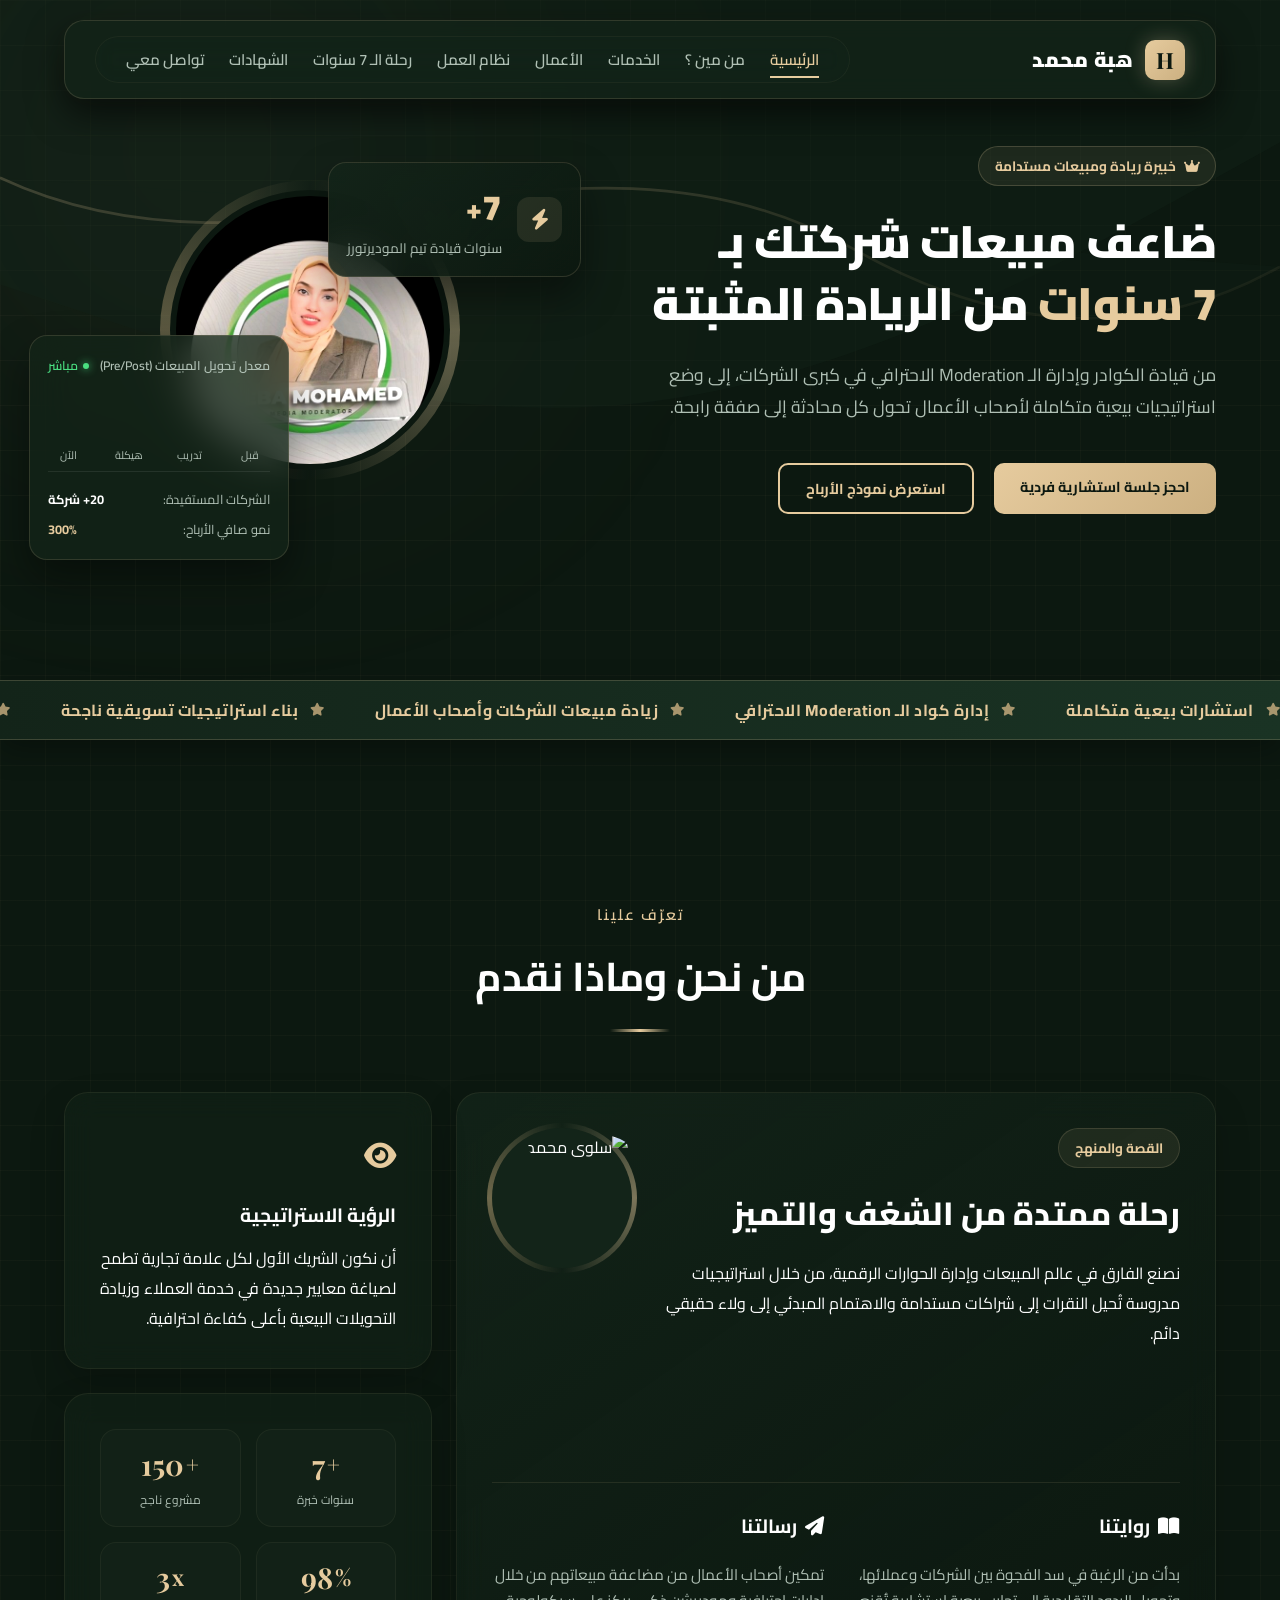
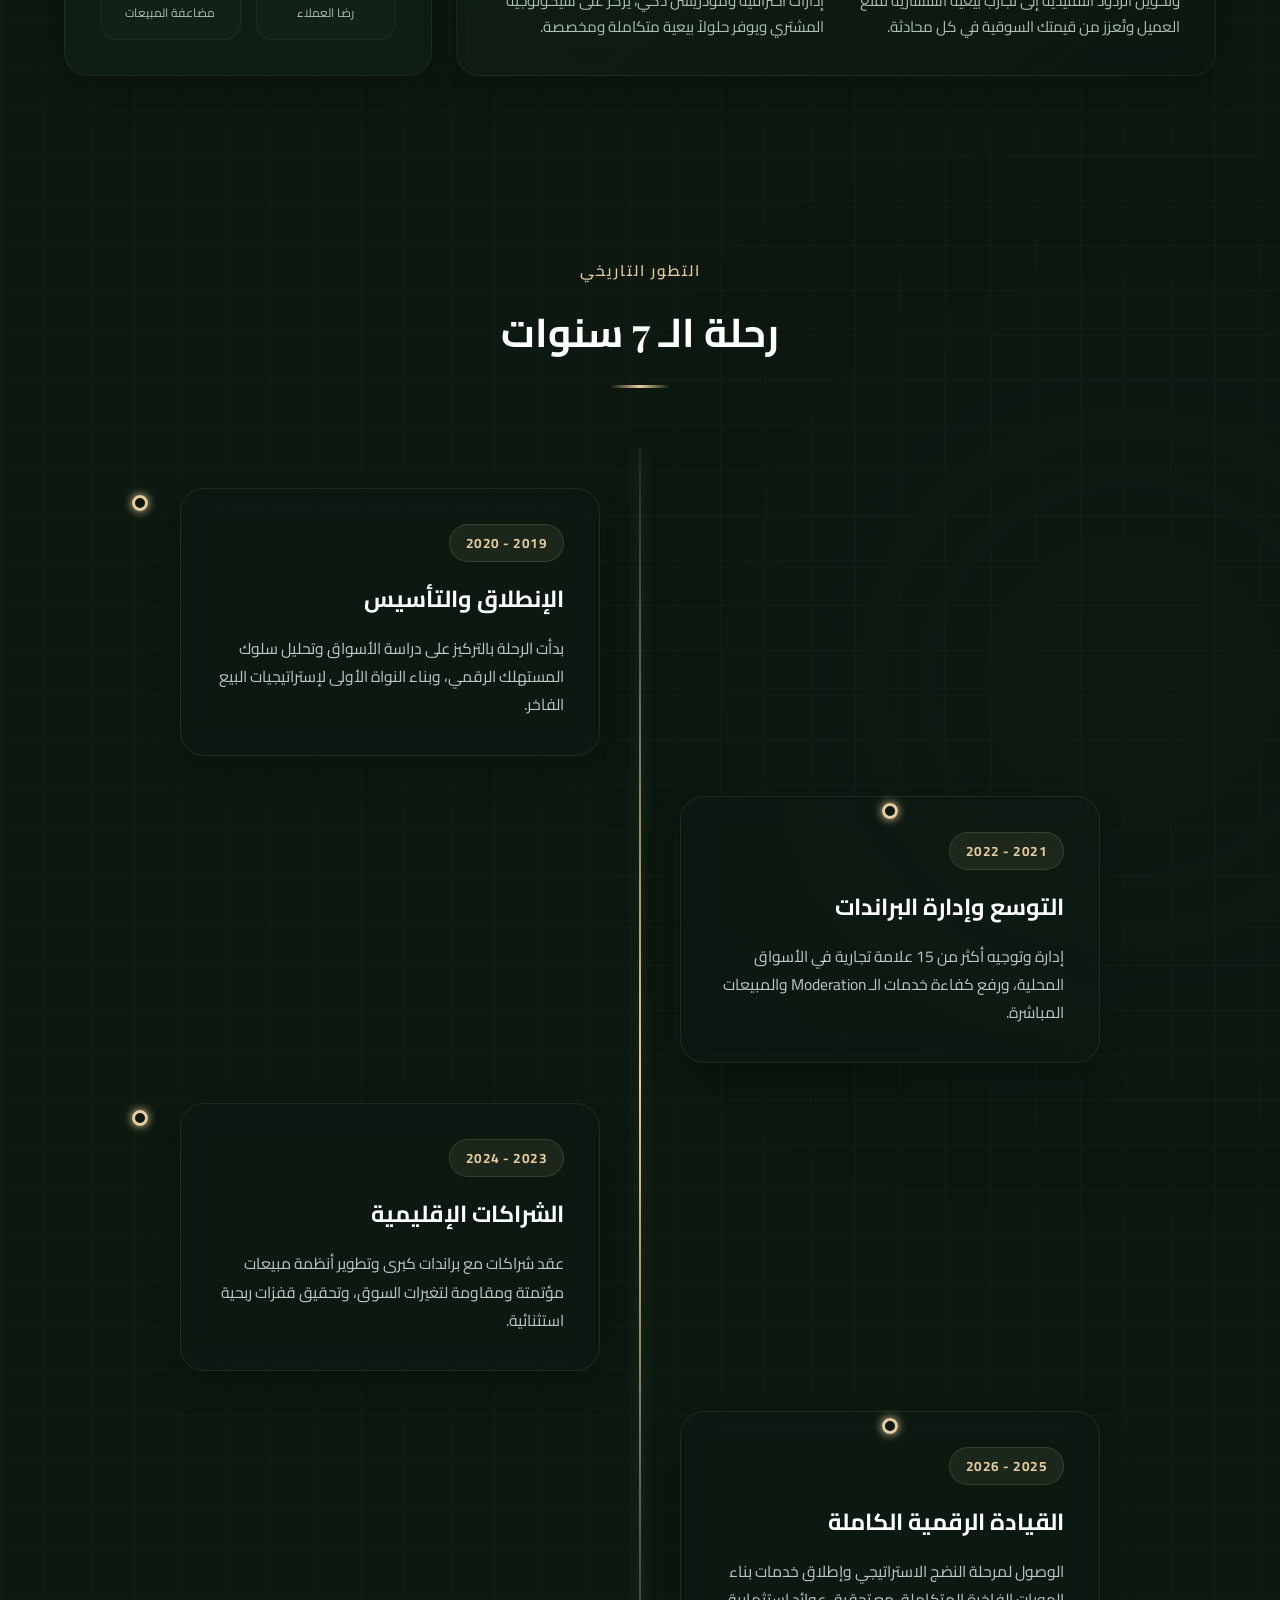
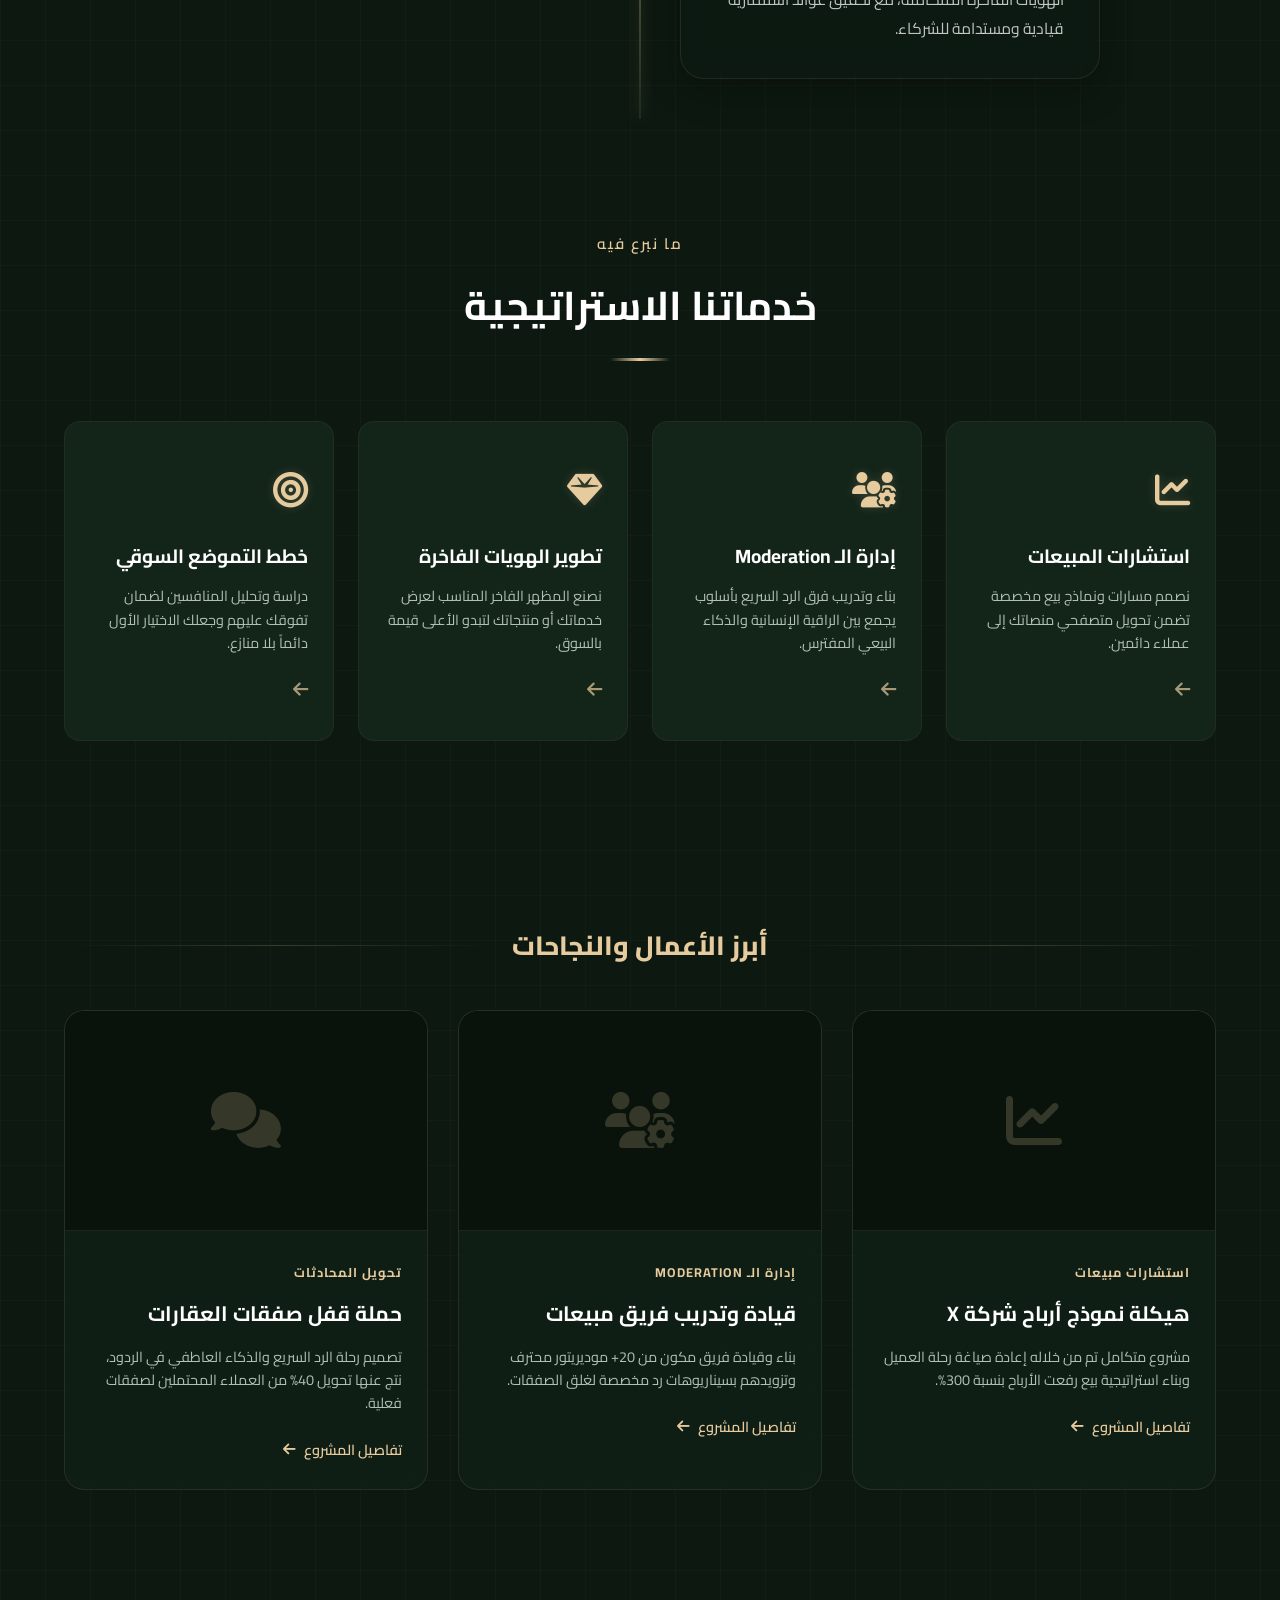
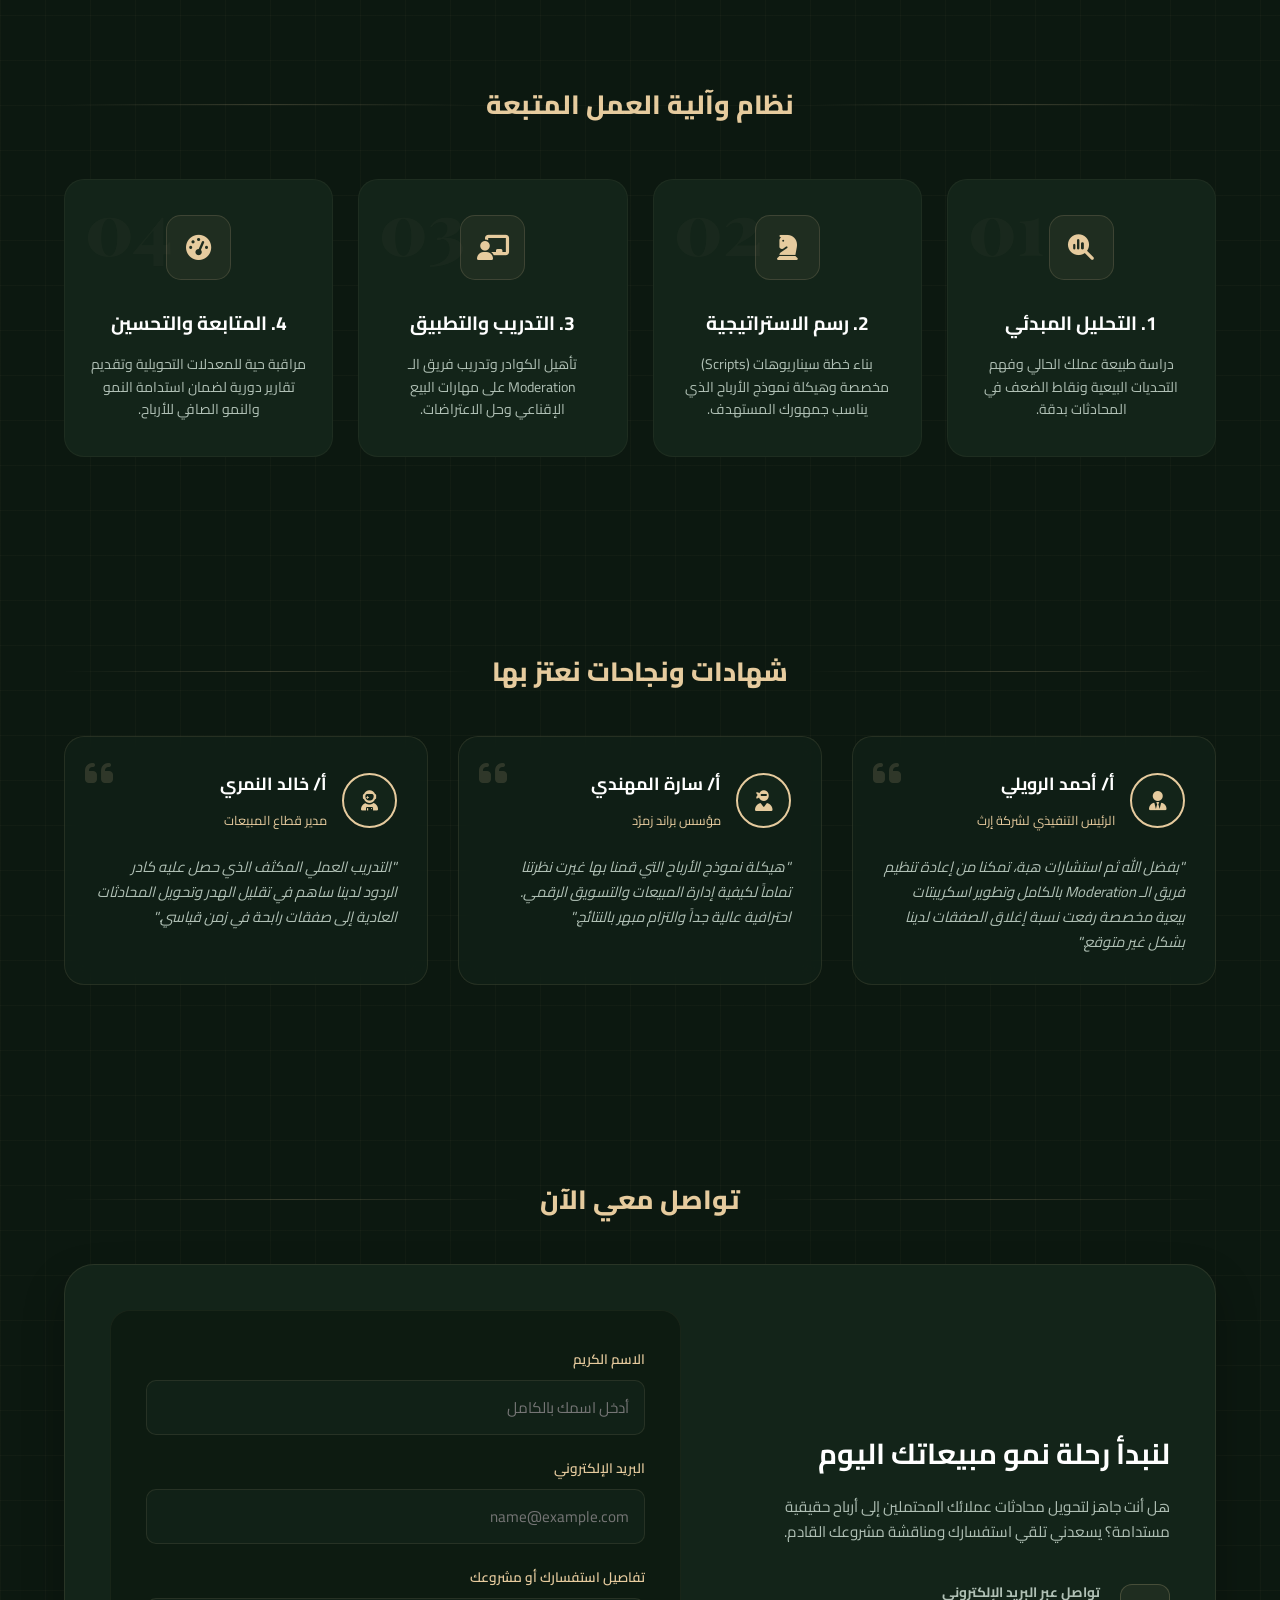
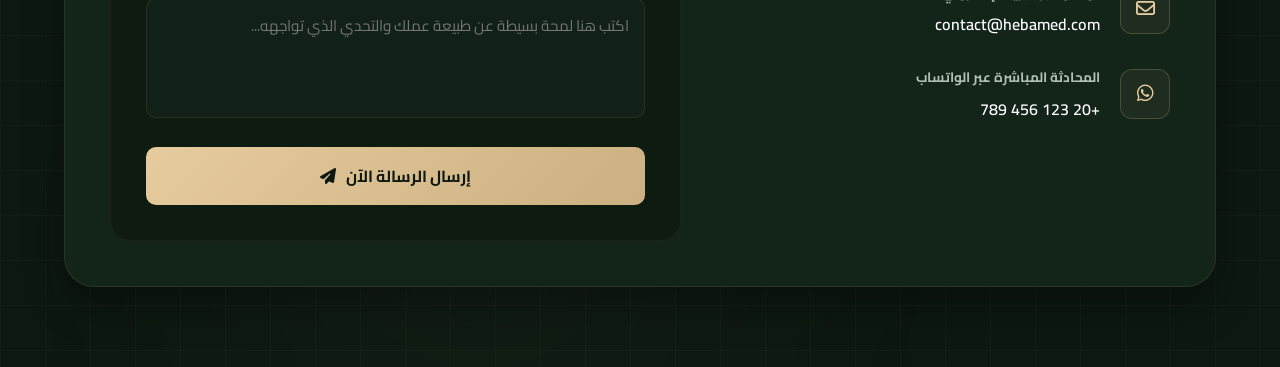
==== commit 7d47e847: "l3" ====
--- a/index.html
+++ b/index.html
@@ -11,6 +11,7 @@
         href="https://fonts.googleapis.com/css2?family=Cairo:wght@300;400;600;700;900&family=Playfair+Display:ital,wght@0,600;1,400&display=swap"
         rel="stylesheet">
     <link rel="stylesheet" href="https://cdnjs.cloudflare.com/ajax/libs/font-awesome/6.4.0/css/all.min.css">
+    
     <style>
         * {
             margin: 0;
@@ -1478,7 +1479,7 @@
             z-index: 10;
             box-shadow: 0 10px 30px rgba(0, 0, 0, 0.3);
        
-       margin-top: 60px;
+       margin-top: 80px;
         }
 
         .ticker-wrap {
@@ -1526,6 +1527,450 @@
                 /* لتتناسب مع اتجاه rtl العربي */
             }
         }
+
+        /* ==========================================================================
+   1. قسم الأعمال الفاخر (Our Work / Portfolio)
+   ========================================================================== */
+.portfolio-section {
+    padding: 60px 0;
+    position: relative;
+    z-index: 5;
+}
+
+.portfolio-grid {
+    display: grid;
+    grid-template-columns: repeat(3, 1fr);
+    gap: 30px;
+    margin-top: 40px;
+}
+
+.portfolio-card {
+    background: rgba(19, 36, 25, 0.6);
+    border: 1px solid rgba(230, 203, 158, 0.1);
+    border-radius: 20px;
+    overflow: hidden;
+    backdrop-filter: blur(10px);
+    -webkit-backdrop-filter: blur(10px);
+    transition: all 0.4s ease;
+}
+
+.portfolio-card:hover {
+    transform: translateY(-10px);
+    border-color: var(--gold-primary);
+    box-shadow: 0 15px 35px rgba(0, 0, 0, 0.4), 0 0 20px rgba(230, 203, 158, 0.05);
+}
+
+.portfolio-img-wrapper {
+    width: 100%;
+    height: 220px;
+    background: #09120b; /* خلفية مؤقتة للمعاينة */
+    position: relative;
+    display: flex;
+    align-items: center;
+    justify-content: center;
+    overflow: hidden;
+    border-bottom: 1px solid rgba(230, 203, 158, 0.1);
+}
+
+/* يمكنك استبدال الأيقونة بوسم <img> لاحقاً */
+.portfolio-img-wrapper i {
+    font-size: 3.5rem;
+    color: rgba(230, 203, 158, 0.2);
+    transition: all 0.4s ease;
+}
+
+.portfolio-card:hover .portfolio-img-wrapper i {
+    color: var(--gold-primary);
+    transform: scale(1.1);
+}
+
+.portfolio-info {
+    padding: 25px;
+}
+
+.portfolio-category {
+    font-size: 0.8rem;
+    color: var(--gold-primary);
+    font-weight: 700;
+    text-transform: uppercase;
+    letter-spacing: 1px;
+    margin-bottom: 10px;
+    display: inline-block;
+}
+
+.portfolio-title {
+    font-size: 1.3rem;
+    font-weight: 700;
+    color: var(--text-pure);
+    margin-bottom: 12px;
+}
+
+.portfolio-text {
+    font-size: 0.9rem;
+    color: var(--text-soft);
+    line-height: 1.6;
+    margin-bottom: 20px;
+}
+
+.portfolio-link {
+    color: var(--gold-primary);
+    text-decoration: none;
+    font-weight: 600;
+    font-size: 0.9rem;
+    display: inline-flex;
+    align-items: center;
+    gap: 8px;
+    transition: gap 0.3s;
+}
+
+.portfolio-link:hover {
+    color: var(--text-pure);
+}
+
+.portfolio-link:hover i {
+    transform: translateX(-5px); /* حركة السهم لليمين/اليسار اتجاه الـ RTL */
+}
+
+/* ==========================================================================
+   2. قسم نظام العمل الذكي (Workflow / Steps)
+   ========================================================================== */
+.process-section {
+    padding: 80px 0;
+    position: relative;
+    z-index: 5;
+}
+
+.process-grid {
+    display: grid;
+    grid-template-columns: repeat(4, 1fr);
+    gap: 25px;
+    margin-top: 50px;
+}
+
+.process-card {
+    background: var(--bg-emerald-matte);
+    border: 1px solid rgba(230, 203, 158, 0.05);
+    border-radius: 20px;
+    padding: 35px 25px;
+    text-align: center;
+    position: relative;
+    transition: all 0.4s ease;
+}
+
+.process-card:hover {
+    border-color: rgba(230, 203, 158, 0.3);
+    box-shadow: 0 15px 30px rgba(0, 0, 0, 0.3);
+}
+
+/* الأرقام الكبيرة المضيئة خلفية لكل خطوة */
+.process-step-num {
+    font-size: 4.5rem;
+    font-weight: 900;
+    font-family: 'Playfair Display', serif;
+    color: rgba(230, 203, 158, 0.03);
+    position: absolute;
+    top: 10px;
+    left: 20px;
+    line-height: 1;
+    transition: all 0.4s ease;
+}
+
+.process-card:hover .process-step-num {
+    color: rgba(230, 203, 158, 0.08);
+    transform: scale(1.1);
+}
+
+.process-icon-box {
+    width: 65px;
+    height: 65px;
+    background: rgba(230, 203, 158, 0.06);
+    color: var(--gold-primary);
+    border: 1px solid rgba(230, 203, 158, 0.15);
+    border-radius: 15px;
+    display: flex;
+    align-items: center;
+    justify-content: center;
+    font-size: 1.6rem;
+    margin: 0 auto 25px auto;
+    transition: all 0.4s ease;
+}
+
+.process-card:hover .process-icon-box {
+    background: linear-gradient(135deg, var(--gold-primary), var(--gold-darker));
+    color: var(--bg-deep-emerald);
+    box-shadow: 0 10px 20px rgba(230, 203, 158, 0.2);
+}
+
+.process-title {
+    font-size: 1.2rem;
+    font-weight: 700;
+    color: var(--text-pure);
+    margin-bottom: 12px;
+}
+
+.process-desc {
+    font-size: 0.88rem;
+    color: var(--text-soft);
+    line-height: 1.6;
+}
+
+/* ==========================================================================
+   3. التجاوب مع الشاشات (Responsive) للموبايل والتابلت
+   ========================================================================== */
+@media (max-width: 992px) {
+    .portfolio-grid {
+        grid-template-columns: repeat(2, 1fr); /* عمودين في التابلت */
+    }
+    .process-grid {
+        grid-template-columns: repeat(2, 1fr);
+    }
+}
+
+@media (max-width: 600px) {
+    .portfolio-grid, .process-grid {
+        grid-template-columns: 1fr; /* عمود واحد تماماً في الموبايل */
+    }
+}
+
+/* ==========================================================================
+   1. قسم الشهادات وآراء العملاء (Testimonials & Certificates)
+   ========================================================================== */
+.testimonials-section {
+    padding: 60px 0;
+    position: relative;
+    z-index: 5;
+}
+
+.testimonials-grid {
+    display: grid;
+    grid-template-columns: repeat(3, 1fr);
+    gap: 30px;
+    margin-top: 40px;
+}
+
+.testimonial-card {
+    background: rgba(19, 36, 25, 0.6);
+    border: 1px solid rgba(230, 203, 158, 0.1);
+    border-radius: 20px;
+    padding: 30px;
+    backdrop-filter: blur(10px);
+    -webkit-backdrop-filter: blur(10px);
+    position: relative;
+    transition: all 0.4s ease;
+}
+
+.testimonial-card:hover {
+    transform: translateY(-5px);
+    border-color: var(--gold-primary);
+    box-shadow: 0 15px 30px rgba(0, 0, 0, 0.4);
+}
+
+.quote-icon {
+    font-size: 2rem;
+    color: rgba(230, 203, 158, 0.15);
+    position: absolute;
+    top: 20px;
+    left: 20px;
+}
+
+.client-info {
+    display: flex;
+    align-items: center;
+    gap: 15px;
+    margin-bottom: 20px;
+}
+
+.client-img {
+    width: 55px;
+    height: 55px;
+    border-radius: 50%;
+    border: 2px solid var(--gold-primary);
+    background: #132419; /* خلفية افتراضية */
+    display: flex;
+    align-items: center;
+    justify-content: center;
+    color: var(--gold-primary);
+}
+
+.client-details h4 {
+    font-size: 1.1rem;
+    font-weight: 700;
+    color: var(--text-pure);
+    margin-bottom: 4px;
+}
+
+.client-details span {
+    font-size: 0.8rem;
+    color: var(--gold-primary);
+}
+
+.testimonial-text {
+    font-size: 0.92rem;
+    color: var(--text-soft);
+    line-height: 1.7;
+    font-style: italic;
+}
+
+/* ==========================================================================
+   2. قسم تواصل معي الفاخر (Contact Section)
+   ========================================================================== */
+.contact-section {
+    padding: 80px 0;
+    position: relative;
+    z-index: 5;
+}
+
+.contact-wrapper {
+    display: grid;
+    grid-template-columns: 1fr 1.3fr;
+    gap: 50px;
+    background: var(--bg-emerald-matte);
+    border: 1px solid rgba(230, 203, 158, 0.1);
+    border-radius: 30px;
+    padding: 45px;
+    margin-top: 40px;
+    box-shadow: 0 20px 40px rgba(0,0,0,0.3);
+}
+
+.contact-info-side {
+    display: flex;
+    flex-direction: column;
+    justify-content: center;
+}
+
+.contact-info-title {
+    font-size: 1.8rem;
+    font-weight: 700;
+    color: var(--text-pure);
+    margin-bottom: 15px;
+}
+
+.contact-info-text {
+    font-size: 0.95rem;
+    color: var(--text-soft);
+    line-height: 1.6;
+    margin-bottom: 35px;
+}
+
+.contact-methods {
+    display: flex;
+    flex-direction: column;
+    gap: 25px;
+}
+
+.method-item {
+    display: flex;
+    align-items: center;
+    gap: 20px;
+}
+
+.method-icon {
+    width: 50px;
+    height: 50px;
+    background: rgba(230, 203, 158, 0.06);
+    border: 1px solid rgba(230, 203, 158, 0.2);
+    border-radius: 12px;
+    display: flex;
+    align-items: center;
+    justify-content: center;
+    color: var(--gold-primary);
+    font-size: 1.2rem;
+}
+
+.method-details h5 {
+    font-size: 0.85rem;
+    color: var(--text-soft);
+    margin-bottom: 4px;
+}
+
+.method-details p {
+    font-size: 1rem;
+    color: var(--text-pure);
+    font-weight: 600;
+}
+
+/* نموذج المراسلة */
+.contact-form-side {
+    background: rgba(9, 18, 11, 0.5);
+    border: 1px solid rgba(230, 203, 158, 0.05);
+    padding: 35px;
+    border-radius: 20px;
+}
+
+.form-group {
+    margin-bottom: 20px;
+}
+
+.form-group label {
+    display: block;
+    font-size: 0.85rem;
+    color: var(--gold-primary);
+    margin-bottom: 8px;
+    font-weight: 600;
+}
+
+.form-control {
+    width: 100%;
+    background: rgba(19, 36, 25, 0.8);
+    border: 1px solid rgba(230, 203, 158, 0.1);
+    border-radius: 10px;
+    padding: 12px 15px;
+    color: var(--text-pure);
+    font-size: 0.95rem;
+    transition: all 0.3s;
+}
+
+.form-control:focus {
+    outline: none;
+    border-color: var(--gold-primary);
+    box-shadow: 0 0 10px rgba(230, 203, 158, 0.1);
+}
+
+textarea.form-control {
+    resize: none;
+    height: 120px;
+}
+
+.submit-btn {
+    width: 100%;
+    background: linear-gradient(135deg, var(--gold-primary), var(--gold-darker));
+    color: var(--bg-deep-emerald);
+    border: none;
+    padding: 14px;
+    border-radius: 10px;
+    font-size: 1rem;
+    font-weight: 700;
+    cursor: pointer;
+    transition: all 0.3s;
+    display: flex;
+    align-items: center;
+    justify-content: center;
+    gap: 10px;
+}
+
+.submit-btn:hover {
+    transform: translateY(-2px);
+    box-shadow: 0 8px 20px rgba(230, 203, 158, 0.25);
+}
+
+/* ==========================================================================
+   3. التجاوب (Responsive)
+   ========================================================================== */
+@media (max-width: 992px) {
+    .testimonials-grid {
+        grid-template-columns: repeat(2, 1fr);
+    }
+    .contact-wrapper {
+        grid-template-columns: 1fr;
+        padding: 30px;
+    }
+}
+
+@media (max-width: 650px) {
+    .testimonials-grid {
+        grid-template-columns: 1fr;
+    }
+}
     </style>
 </head>
 
@@ -1865,6 +2310,253 @@
         </div>
     </section>
 
+
+    <!-- ========================================== -->
+<!-- 1. قسم معرض الأعمال (Portfolio Section) -->
+<!-- ========================================== -->
+<section id="portfolio" class="portfolio-section">
+    <div class="container">
+        
+        <!-- عنوان القسم المتناسق مع تصميمك الحالي -->
+        <div class="section-heading-wrapper">
+            <div class="line"></div>
+            <h2 class="section-main-title">أبرز الأعمال والنجاحات</h2>
+            <div class="line"></div>
+        </div>
+
+        <div class="portfolio-grid">
+            
+            <!-- كرت العمل الأول -->
+            <div class="portfolio-card">
+                <div class="portfolio-img-wrapper">
+                    <!-- يمكنك هنا وضع صور حقيقية لاحقاً باستخدام <img src="path.jpg" alt=""> -->
+                    <i class="fa-solid fa-chart-line"></i>
+                </div>
+                <div class="portfolio-info">
+                    <span class="portfolio-category">استشارات مبيعات</span>
+                    <h3 class="portfolio-title">هيكلة نموذج أرباح شركة X</h3>
+                    <p class="portfolio-text">مشروع متكامل تم من خلاله إعادة صياغة رحلة العميل وبناء استراتيجية بيع رفعت الأرباح بنسبة 300%.</p>
+                    <a href="#" class="portfolio-link">تفاصيل المشروع <i class="fa-solid fa-arrow-left"></i></a>
+                </div>
+            </div>
+
+            <!-- كرت العمل الثاني -->
+            <div class="portfolio-card">
+                <div class="portfolio-img-wrapper">
+                    <i class="fa-solid fa-users-gear"></i>
+                </div>
+                <div class="portfolio-info">
+                    <span class="portfolio-category">إدارة الـ Moderation</span>
+                    <h3 class="portfolio-title">قيادة وتدريب فريق مبيعات</h3>
+                    <p class="portfolio-text">بناء وقيادة فريق مكون من 20+ موديريتور محترف وتزويدهم بسيناريوهات رد مخصصة لغلق الصفقات.</p>
+                    <a href="#" class="portfolio-link">تفاصيل المشروع <i class="fa-solid fa-arrow-left"></i></a>
+                </div>
+            </div>
+
+            <!-- كرت العمل الثالث -->
+            <div class="portfolio-card">
+                <div class="portfolio-img-wrapper">
+                    <i class="fa-solid fa-comments"></i>
+                </div>
+                <div class="portfolio-info">
+                    <span class="portfolio-category">تحويل المحادثات</span>
+                    <h3 class="portfolio-title">حملة قفل صفقات العقارات</h3>
+                    <p class="portfolio-text">تصميم رحلة الرد السريع والذكاء العاطفي في الردود، نتج عنها تحويل 40% من العملاء المحتملين لصفقات فعلية.</p>
+                    <a href="#" class="portfolio-link">تفاصيل المشروع <i class="fa-solid fa-arrow-left"></i></a>
+                </div>
+            </div>
+
+        </div>
+    </div>
+</section>
+
+<!-- ========================================== -->
+<!-- 2. قسم نظام وآلية العمل (Process Section) -->
+<!-- ========================================== -->
+<section id="process" class="process-section">
+    <div class="container">
+        
+        <!-- عنوان القسم -->
+        <div class="section-heading-wrapper">
+            <div class="line"></div>
+            <h2 class="section-main-title">نظام وآلية العمل المتبعة</h2>
+            <div class="line"></div>
+        </div>
+
+        <div class="process-grid">
+            
+            <!-- الخطوة الأولى -->
+            <div class="process-card">
+                <div class="process-step-num">01</div>
+                <div class="process-icon-box">
+                    <i class="fa-solid fa-magnifying-glass-chart"></i>
+                </div>
+                <h3 class="process-title">1. التحليل المبدئي</h3>
+                <p class="process-desc">دراسة طبيعة عملك الحالي وفهم التحديات البيعية ونقاط الضعف في المحادثات بدقة.</p>
+            </div>
+
+            <!-- الخطوة الثانية -->
+            <div class="process-card">
+                <div class="process-step-num">02</div>
+                <div class="process-icon-box">
+                    <i class="fa-solid fa-chess-knight"></i>
+                </div>
+                <h3 class="process-title">2. رسم الاستراتيجية</h3>
+                <p class="process-desc">بناء خطة سيناريوهات (Scripts) مخصصة وهيكلة نموذج الأرباح الذي يناسب جمهورك المستهدف.</p>
+            </div>
+
+            <!-- الخطوة الثالثة -->
+            <div class="process-card">
+                <div class="process-step-num">03</div>
+                <div class="process-icon-box">
+                    <i class="fa-solid fa-chalkboard-user"></i>
+                </div>
+                <h3 class="process-title">3. التدريب والتطبيق</h3>
+                <p class="process-desc">تأهيل الكوادر وتدريب فريق الـ Moderation على مهارات البيع الإقناعي وحل الاعتراضات.</p>
+            </div>
+
+            <!-- الخطوة الرابعة -->
+            <div class="process-card">
+                <div class="process-step-num">04</div>
+                <div class="process-icon-box">
+                    <i class="fa-solid fa-gauge-high"></i>
+                </div>
+                <h3 class="process-title">4. المتابعة والتحسين</h3>
+                <p class="process-desc">مراقبة حية للمعدلات التحويلية وتقديم تقارير دورية لضمان استدامة النمو والنمو الصافي للأرباح.</p>
+            </div>
+
+        </div>
+    </div>
+</section>
+
+<!-- ========================================== -->
+<!-- 1. قسم الشهادات وآراء العملاء -->
+<!-- ========================================== -->
+<section id="testimonials" class="testimonials-section">
+    <div class="container">
+        
+        <div class="section-heading-wrapper">
+            <div class="line"></div>
+            <h2 class="section-main-title">شهادات ونجاحات نعتز بها</h2>
+            <div class="line"></div>
+        </div>
+
+        <div class="testimonials-grid">
+            
+            <!-- رأي عميل 1 -->
+            <div class="testimonial-card">
+                <i class="fa-solid fa-quote-left quote-icon"></i>
+                <div class="client-info">
+                    <div class="client-img">
+                        <i class="fa-solid fa-user-tie fa-lg"></i>
+                    </div>
+                    <div class="client-details">
+                        <h4>أ/ أحمد الرويلي</h4>
+                        <span>الرئيس التنفيذي لشركة إرث</span>
+                    </div>
+                </div>
+                <p class="testimonial-text">"بفضل الله ثم استشارات هبة، تمكنا من إعادة تنظيم فريق الـ Moderation بالكامل وتطوير اسكريبتات بيعية مخصصة رفعت نسبة إغلاق الصفقات لدينا بشكل غير متوقع."</p>
+            </div>
+
+            <!-- رأي عميل 2 -->
+            <div class="testimonial-card">
+                <i class="fa-solid fa-quote-left quote-icon"></i>
+                <div class="client-info">
+                    <div class="client-img">
+                        <i class="fa-solid fa-user-ninja fa-lg"></i>
+                    </div>
+                    <div class="client-details">
+                        <h4>أ/ سارة المهندي</h4>
+                        <span>مؤسس براند زمرّد</span>
+                    </div>
+                </div>
+                <p class="testimonial-text">"هيكلة نموذج الأرباح التي قمنا بها غيرت نظرتنا تماماً لكيفية إدارة المبيعات والتسويق الرقمي. احترافية عالية جداً والتزام مبهر بالنتائج."</p>
+            </div>
+
+            <!-- رأي عميل 3 -->
+            <div class="testimonial-card">
+                <i class="fa-solid fa-quote-left quote-icon"></i>
+                <div class="client-info">
+                    <div class="client-img">
+                        <i class="fa-solid fa-user-astronaut fa-lg"></i>
+                    </div>
+                    <div class="client-details">
+                        <h4>أ/ خالد النمري</h4>
+                        <span>مدير قطاع المبيعات</span>
+                    </div>
+                </div>
+                <p class="testimonial-text">"التدريب العملي المكثف الذي حصل عليه كادر الردود لدينا ساهم في تقليل الهدر وتحويل المحادثات العادية إلى صفقات رابحة في زمن قياسي."</p>
+            </div>
+
+        </div>
+    </div>
+</section>
+
+<!-- ========================================== -->
+<!-- 2. قسم تواصل معي -->
+<!-- ========================================== -->
+<section id="contact" class="contact-section">
+    <div class="container">
+        
+        <div class="section-heading-wrapper">
+            <div class="line"></div>
+            <h2 class="section-main-title">تواصل معي الآن</h2>
+            <div class="line"></div>
+        </div>
+
+        <div class="contact-wrapper">
+            
+            <!-- الجانب الأيمن: معلومات التواصل -->
+            <div class="contact-info-side">
+                <h3 class="contact-info-title">لنبدأ رحلة نمو مبيعاتك اليوم</h3>
+                <p class="contact-info-text">هل أنت جاهز لتحويل محادثات عملائك المحتملين إلى أرباح حقيقية مستدامة؟ يسعدني تلقي استفسارك ومناقشة مشروعك القادم.</p>
+                
+                <div class="contact-methods">
+                    <!-- وسيلة الاتصال: البريد -->
+                    <div class="method-item">
+                        <div class="method-icon"><i class="fa-regular fa-envelope"></i></div>
+                        <div class="method-details">
+                            <h5>تواصل عبر البريد الإلكتروني</h5>
+                            <p>contact@hebamed.com</p>
+                        </div>
+                    </div>
+                    <!-- وسيلة الاتصال: الواتساب -->
+                    <div class="method-item">
+                        <div class="method-icon"><i class="fa-brands fa-whatsapp"></i></div>
+                        <div class="method-details">
+                            <h5>المحادثة المباشرة عبر الواتساب</h5>
+                            <p>+20 123 456 789</p>
+                        </div>
+                    </div>
+                </div>
+            </div>
+
+            <!-- الجانب الأيسر: فورم المراسلة -->
+            <div class="contact-form-side">
+                <form action="#" method="POST">
+                    <div class="form-group">
+                        <label for="name">الاسم الكريم</label>
+                        <input type="text" id="name" class="form-control" placeholder="أدخل اسمك بالكامل" required>
+                    </div>
+                    <div class="form-group">
+                        <label for="email">البريد الإلكتروني</label>
+                        <input type="email" id="email" class="form-control" placeholder="name@example.com" required>
+                    </div>
+                    <div class="form-group">
+                        <label for="message">تفاصيل استفسارك أو مشروعك</label>
+                        <textarea id="message" class="form-control" placeholder="اكتب هنا لمحة بسيطة عن طبيعة عملك والتحدي الذي تواجهه..." required></textarea>
+                    </div>
+                    <button type="submit" class="submit-btn">
+                        إرسال الرسالة الآن <i class="fa-solid fa-paper-plane"></i>
+                    </button>
+                </form>
+            </div>
+
+        </div>
+    </div>
+</section>
+
+
     <script>
         document.addEventListener("DOMContentLoaded", () => {
 
